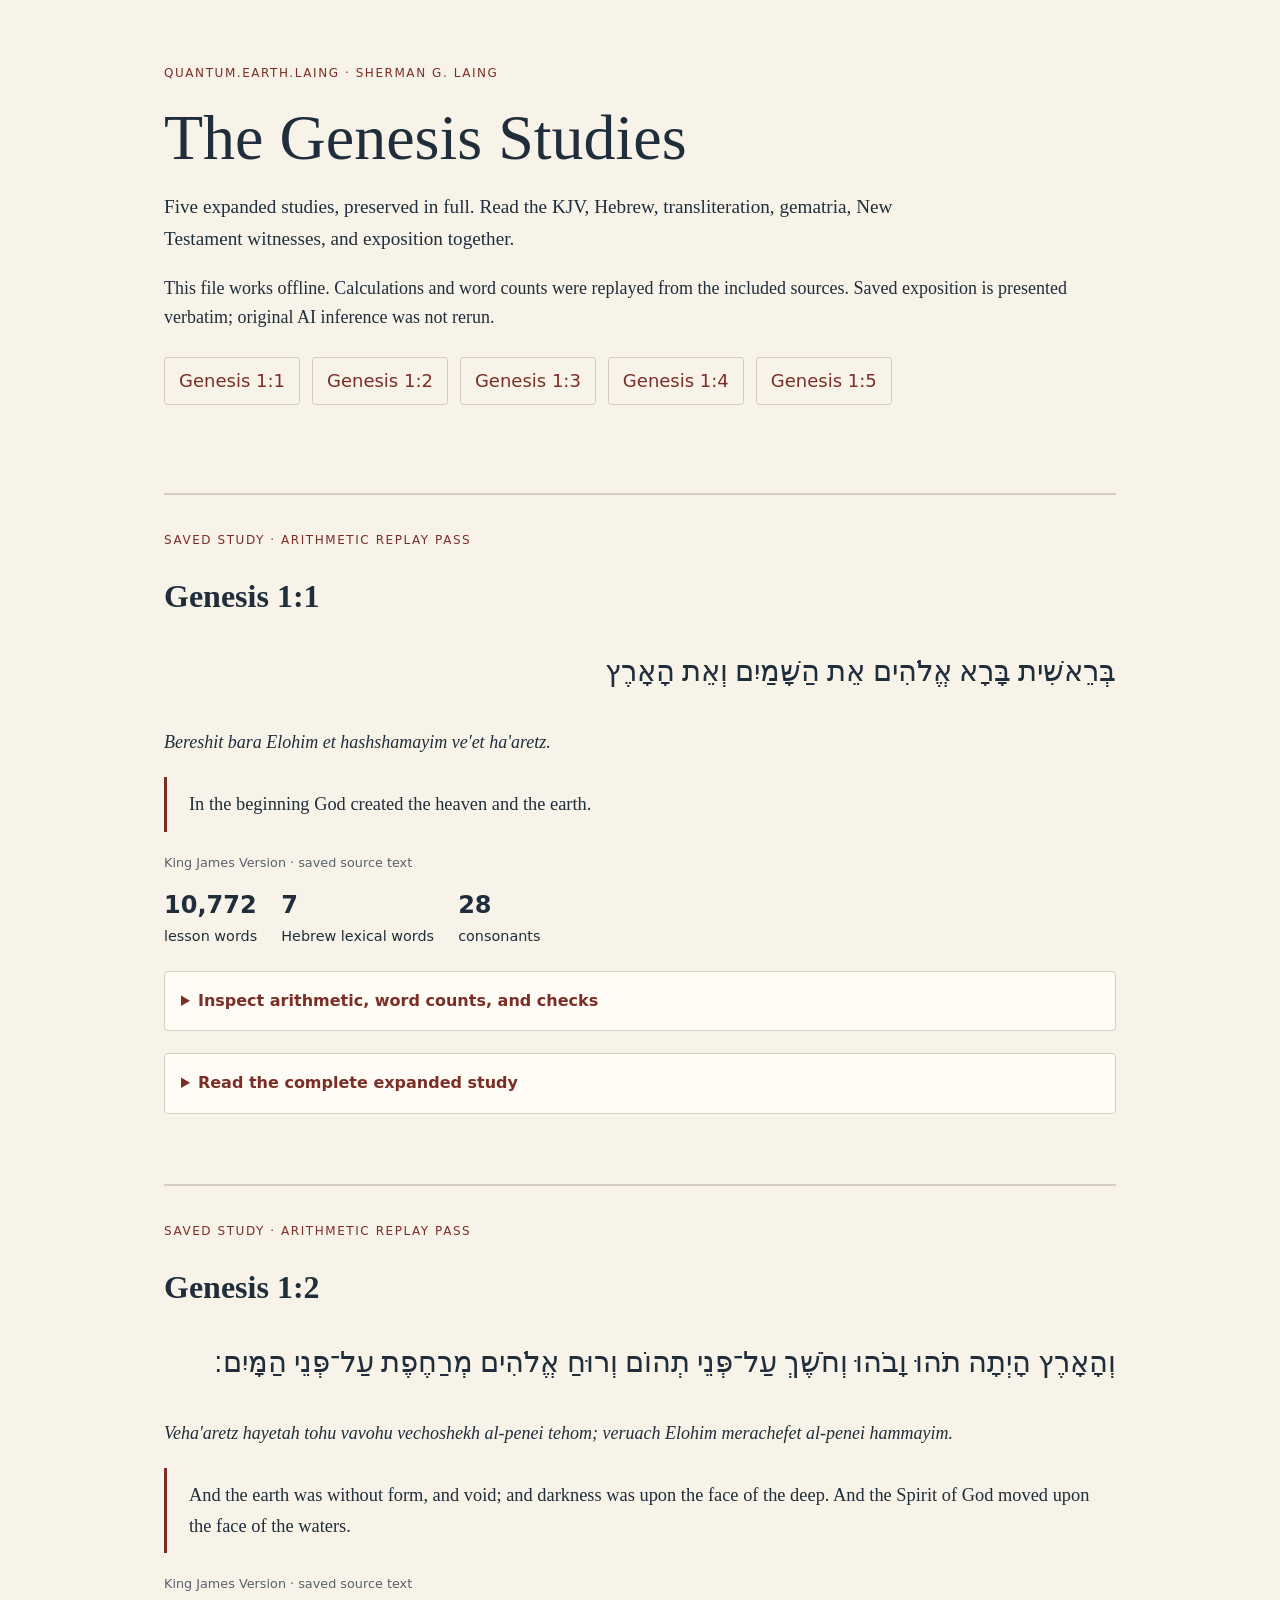
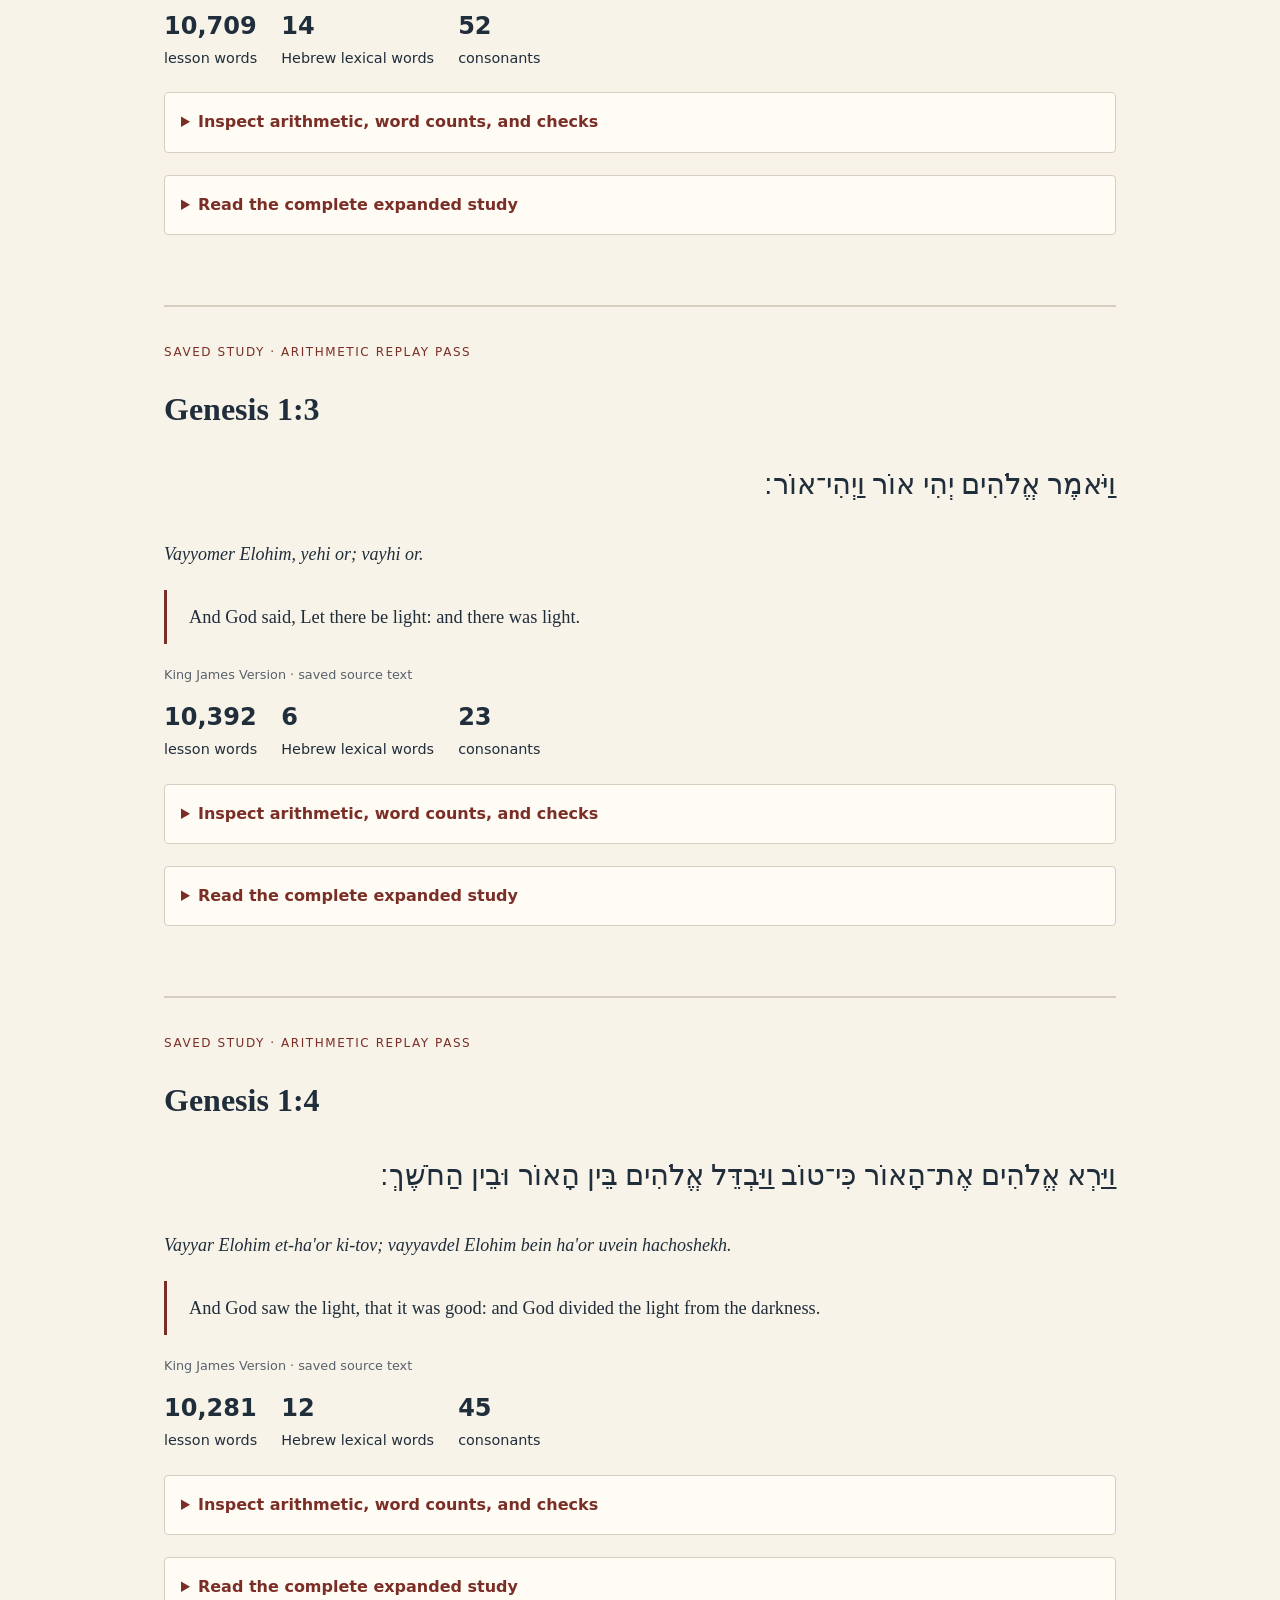
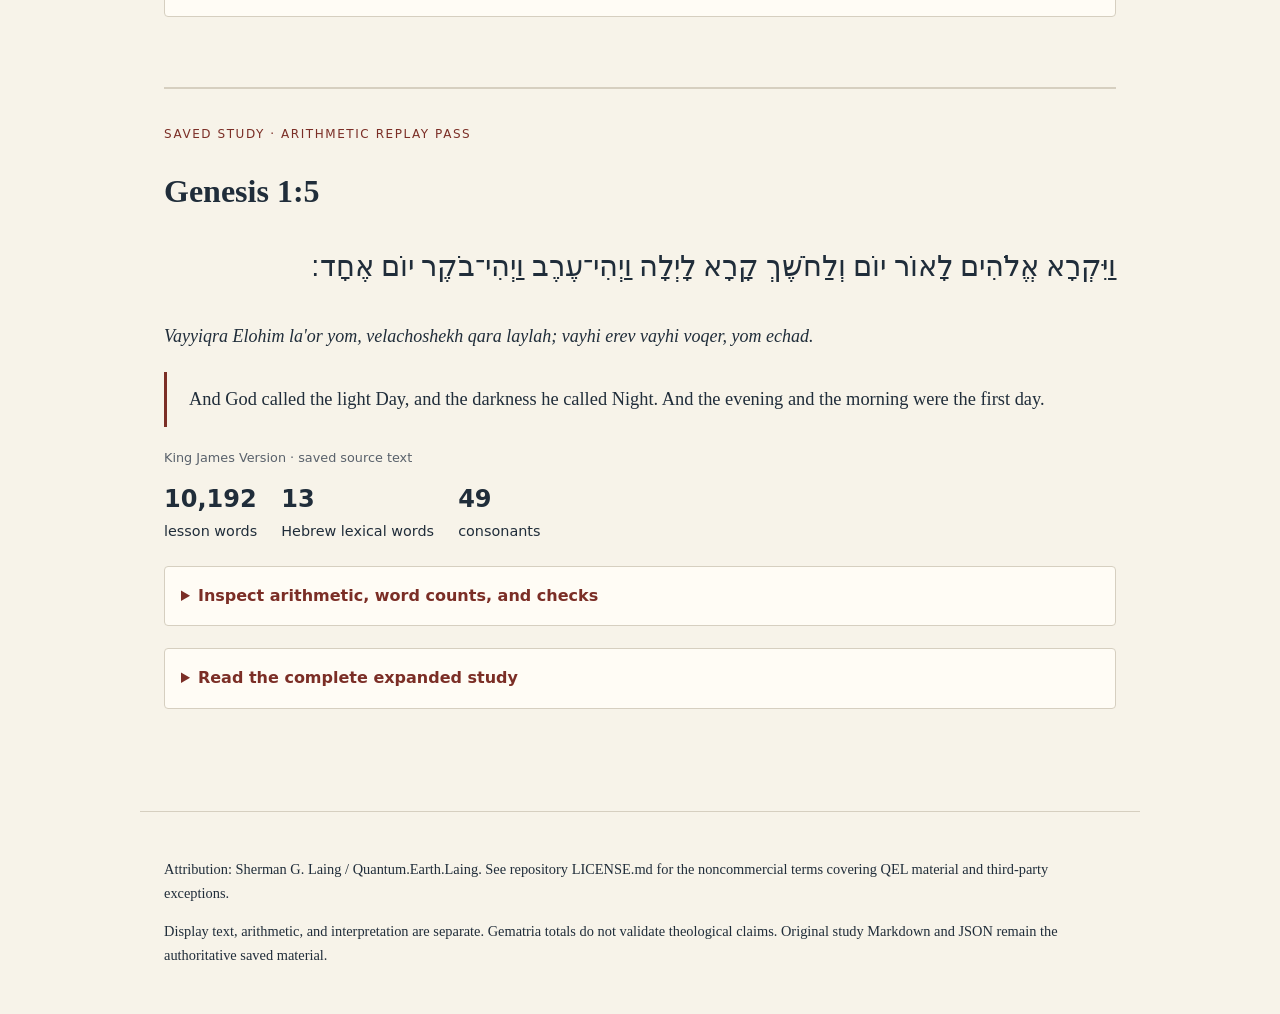
==== replay-output/index.html @ 32003d08 "Publish Sherman Gaucia Laing selected Bible and research materials under included noncommercial term" ====
<!doctype html><html lang="en"><head><meta charset="utf-8"><meta name="viewport" content="width=device-width,initial-scale=1">
<meta http-equiv="Content-Security-Policy" content="default-src 'none'; style-src 'unsafe-inline'; img-src 'none'; connect-src 'none'; form-action 'none'; base-uri 'none'">
<title>QEL · The Genesis Studies</title><style>
:root{color-scheme:light;--ink:#202d3a;--paper:#f7f3e9;--accent:#7b2e26;--line:#d6cfc0}
*{box-sizing:border-box}body{margin:0;background:var(--paper);color:var(--ink);font:18px/1.65 Georgia,serif}header,main,footer{max-width:1000px;margin:auto;padding:32px 24px}header{padding-top:64px}h1{font-size:clamp(2.4rem,6vw,4rem);line-height:1.05;font-weight:normal;margin:20px 0}h2{font-size:2rem;line-height:1.2}h3{font-size:1.45rem}.eyebrow,.caption,summary,nav,.metrics{font-family:system-ui,sans-serif}.eyebrow{text-transform:uppercase;letter-spacing:.13em;font-size:.75rem;color:var(--accent)}.lead{max-width:780px;font-size:1.2rem}nav{display:flex;gap:12px;flex-wrap:wrap;margin:24px 0}a{color:var(--accent)}nav a{padding:8px 14px;border:1px solid var(--line);border-radius:3px;text-decoration:none}section{border-top:2px solid var(--line);padding:36px 0 48px;scroll-margin-top:20px}.hebrew{font-size:1.8rem;line-height:1.9}.transliteration{font-style:italic}blockquote{border-left:3px solid var(--accent);margin:20px 0;padding:12px 22px;font-size:1.15rem}.caption{font-size:.8rem;color:#59616b}.metrics{display:flex;flex-wrap:wrap;gap:24px;font-size:.9rem}.metrics b{display:block;font-size:1.5rem}details{margin:22px 0;padding:16px;background:#fffcf5;border:1px solid var(--line);border-radius:4px}summary{cursor:pointer;font-size:1rem;color:var(--accent);font-weight:600}details[open] summary{margin-bottom:24px}.lesson p{max-width:78ch}.table{overflow:auto}table{border-collapse:collapse;width:100%;font-size:.92rem;margin:20px 0}th,td{text-align:left;padding:9px 10px;border-bottom:1px solid var(--line)}th{font-family:system-ui,sans-serif;font-size:.8rem}strong{color:#9d2922}.item{margin:5px 0}footer{border-top:1px solid var(--line);font-size:.9rem}@media print{details{border:0;padding:0}nav{display:none}body{background:white}}
</style></head><body><header><div class="eyebrow">Quantum.Earth.Laing · Sherman G. Laing</div><h1>The Genesis Studies</h1>
<p class="lead">Five expanded studies, preserved in full. Read the KJV, Hebrew, transliteration, gematria, New Testament witnesses, and exposition together.</p>
<p>This file works offline. Calculations and word counts were replayed from the included sources. Saved exposition is presented verbatim; original AI inference was not rerun.</p>
<nav><a href="#study-1">Genesis 1:1</a><a href="#study-2">Genesis 1:2</a><a href="#study-3">Genesis 1:3</a><a href="#study-4">Genesis 1:4</a><a href="#study-5">Genesis 1:5</a></nav></header><main><section id="study-1"><div class="eyebrow">Saved study · arithmetic replay PASS</div>
<h2>Genesis 1:1</h2><p class="hebrew" lang="he" dir="rtl">בְּרֵאשִׁית בָּרָא אֱלֹהִים אֵת הַשָּׁמַיִם וְאֵת הָאָרֶץ</p>
<p class="transliteration">Bereshit bara Elohim et hashshamayim ve&#x27;et ha&#x27;aretz.</p>
<blockquote>In the beginning God created the heaven and the earth.</blockquote><p class="caption">King James Version · saved source text</p>
<div class="metrics"><span><b>10,772</b> lesson words</span><span><b>7</b> Hebrew lexical words</span><span><b>28</b> consonants</span></div>
<details><summary>Inspect arithmetic, word counts, and checks</summary><table><tr><th>Hebrew convention</th><th>Total</th></tr><tr><td>Standard</td><td>2,701</td></tr><tr><td>Gadol</td><td>4,631</td></tr><tr><td>Ordinal</td><td>298</td></tr><tr><td>Reduced</td><td>82</td></tr></table>
<p>Maqaf split for lexical words; join gives 7 units. All four totals remain unchanged.</p>
<table><tr><th>Word</th><th>Letter values</th><th>Standard total</th></tr><tr><td dir="rtl">בראשית</td><td>2 + 200 + 1 + 300 + 10 + 400</td><td>913</td></tr><tr><td dir="rtl">ברא</td><td>2 + 200 + 1</td><td>203</td></tr><tr><td dir="rtl">אלהים</td><td>1 + 30 + 5 + 10 + 40</td><td>86</td></tr><tr><td dir="rtl">את</td><td>1 + 400</td><td>401</td></tr><tr><td dir="rtl">השמים</td><td>5 + 300 + 40 + 10 + 40</td><td>395</td></tr><tr><td dir="rtl">ואת</td><td>6 + 1 + 400</td><td>407</td></tr><tr><td dir="rtl">הארץ</td><td>5 + 1 + 200 + 90</td><td>296</td></tr></table><p>Selected Greek word: <b>λόγος</b> = 373. Replayed with the new limited reference profile.</p>
<p>Lesson/baseline ratio: 2.0. The available baseline is Genesis 1:1 (5,386 words). Other verses have no separately recovered earlier baseline.</p>
<p>17 source comparison checks; state PASS. Full traces are in results.json.</p></details>
<details class="lesson"><summary>Read the complete expanded study</summary><h2>Genesis 1:1</h2>
<p>Expanded Scripture study</p>
<p>בְּרֵאשִׁית בָּרָא אֱלֹהִים אֵת הַשָּׁמַיִם וְאֵת הָאָרֶץ</p>
<p>Consonantal Hebrew: בראשית ברא אלהים את השמים ואת הארץ</p>
<p>Transliteration: Bereshit bara Elohim et hashshamayim ve&#x27;et ha&#x27;aretz.</p>
<p>Genesis 1:1, KJV:</p>
<blockquote>In the beginning God created the heaven and the earth.</blockquote>
<div class="table"><table><tr><th>Hebrew word</th><th>Transliteration</th><th>Reading aid</th><th>Standard value</th></tr><tr><td>בראשית</td><td>Bereshit</td><td>In the beginning</td><td>913</td></tr><tr><td>ברא</td><td>bara</td><td>created</td><td>203</td></tr><tr><td>אלהים</td><td>Elohim</td><td>God</td><td>86</td></tr><tr><td>את</td><td>et</td><td>Marks the definite direct object</td><td>401</td></tr><tr><td>השמים</td><td>hashshamayim</td><td>the heaven; the heavens</td><td>395</td></tr><tr><td>ואת</td><td>ve&#x27;et</td><td>and + direct-object marker</td><td>407</td></tr><tr><td>הארץ</td><td>ha&#x27;aretz</td><td>the earth</td><td>296</td></tr></table></div>
<p>The displayed consonantal Hebrew has seven words and twenty-eight letters. Standard gematria gives 913 + 203 + 86 + 401 + 395 + 407 + 296 = 2,701. Vowel points, accent marks, punctuation, and spaces do not contribute values. Final letters retain their ordinary values: final mem is forty, and final tsadi is ninety.</p>
<p>The New Testament witness includes John 1:1–3 and 1:14; Colossians 1:16–17; Hebrews 11:3; Acts 17:24–25; and Revelation 4:11. Their KJV wording and relationship to Genesis appear within the preaching below.</p>
<p>The selected Greek word λόγος, logos, translated “Word” in John 1:1, has the standard isopsephy value 373: lambda thirty, omicron seventy, gamma three, omicron seventy, and final sigma two hundred. Accents contribute no value. This records one Greek word, rather than the whole verse.</p>
<p>In the preaching of this verse, let us first pray. Heavenly Father, give understanding to those who study Your Word. Teach reverence, patience, and love of truth. May the reading of Scripture lead to knowledge of Your creative work and to worship that honors You. Let the truth confessed in words bear fruit in faithful conduct. In the Name of Jesus Christ, Amen.</p>
<p>We return to the first sentence of Genesis because a familiar verse can still deserve our fullest attention. We may remember its wording and yet overlook its action. We may recognize the sound of “In the beginning” and move onward before considering the God Who is the subject of the sentence. Repetition becomes fruitful when attention deepens. We listen again, observe the words again, and allow their relationship to become clearer. The verse speaks of God creating the heaven and the earth. This confession gives the study its center and gives our thanksgiving its direction. Every explanation that follows should help us hear that declaration more faithfully.</p>
<p>The brevity of Genesis 1:1 invites careful reading. Seven Hebrew words carry the opening claim of the account. The KJV gives us an English sentence of ten words. The different word counts remind us that languages distribute meaning differently. A Hebrew prefix may perform a function for which English uses a separate word. A Hebrew grammatical marker may need no separate English translation. Attending to these differences helps us read patiently. We can honor the exact KJV wording while studying the Hebrew that stands behind it. Original language study serves understanding when it explains the language clearly and permits the translation and its supporting notes to remain distinct.</p>
<p>Read the sentence once with attention to its subject: God. Read it again with attention to its verb: created. Read it a third time with attention to the scope of the action: the heaven and the earth. Each reading attends to something already present in the verse. Together they establish a firm beginning for interpretation. We have a Creator, an act of creation, and the created order named in its great domains. The verse&#x27;s first concern is larger than any private ambition. We approach it as people who already live within the reality it describes, people whose ability to ask questions also depends upon the life we have received.</p>
<p>This is why thanksgiving belongs here. Before human beings could speak, cultivate, discover, or understand, there was a world in which those activities could take place. Human life enters the account within an order attributed to God&#x27;s creative work. As understanding grows, gratitude can acknowledge that dependence. The biblical response to creation includes praise for life, for the earth that sustains human habitation, and for the goodness manifested in God&#x27;s works. The lesson therefore concerns more than an account of origins. It also concerns the fitting response of creatures to their Creator, a response developed throughout the wider testimony of Scripture.</p>
<p>The opening declaration also establishes a point of reference for later biblical questions. Scripture will speak of goodness and evil, obedience and disobedience, judgment and mercy, human mortality and the hope of redemption. Those themes unfold across many passages. Genesis 1:1 supplies the confession of the Creator at the beginning of that account. It should be received in its own place while the reader remains attentive to what follows. A sound lesson can consider the larger scriptural witness without compressing the entire biblical narrative into the dictionary meaning of a single word. Each passage contributes through what it actually says.</p>
<p>The study also asks something of our speech. We will distinguish the wording of Scripture from a translation note, a calculation, and a pastoral application. These distinctions allow each part to serve the reader clearly. When we quote the KJV, we preserve its wording and capitalization. When we explain a Hebrew word, we identify its function in the sentence. When we calculate a letter value, we state the convention. When we apply a truth to daily life, we acknowledge the movement from reading to application. Such care is an expression of reverence. It helps the person listening to know what the passage says and how the teaching follows from it.</p>
<p>We will also read Genesis alongside New Testament witnesses. John brings the language of beginning into his testimony concerning the Word. Colossians speaks of creation through and for the Son. Hebrews connects the understanding of faith with God&#x27;s creative word. Acts presents the Creator as the Giver of life and breath, and Revelation places creation within the praise offered to God. These passages have their own settings and purposes. Their contribution becomes clearer when we respect those settings. Scripture can bear witness alongside Scripture without requiring us to pretend that every later teaching is a separate dictionary meaning hidden inside the first Hebrew sentence.</p>
<p>As the study unfolds, let its length serve attention. We are giving more time to the words, their relationships, their witnesses, and their implications for worship. The goal is an understanding that can be stated plainly and carried into life. We should be able to return from the longer discussion to the simple confession with which we began: God created the heaven and the earth. We should also be able to explain why the Christian reading brings us to Jesus Christ, the Word made flesh. A useful study helps us receive the verse with greater clarity and speak about it with greater care.</p>
<p>Let us therefore proceed slowly enough to hear. We need not force a discovery into every letter to justify our attention. The declared work of God already deserves wonder. We need not possess an answer to every question before we can give thanks. The life in which we are asking has already been received. We can bring intelligence, patience, and a willing heart to the passage, trusting that careful study and sincere worship can accompany one another. We begin with the text, remain accountable to the text, and ask God to make the fruit of our learning visible in truthfulness, gratitude, patience, and love.</p>
<p>The opening sentence of Genesis presents a declaration of divine action. Its subject is God, its central action is creation, and its stated scope is the heaven and the earth. The sentence introduces the account that follows while establishing a theological foundation for the reading of Scripture. Everything subsequently described within the created realm belongs within the world whose origin this verse attributes to God. The opening therefore deserves attention as an assertion introducing a larger narrative. Its wording carries a fundamental confession: the heaven and the earth exist through the creative action of God, Who stands before the reader as Creator.</p>
<p>Bereshit supplies the opening expression rendered in the KJV as “In the beginning.” It directs attention toward the beginning of the creation account rather than narrating an origin for God. The sentence presents God as already acting when the heaven and the earth are brought into view. This distinction belongs to the verse&#x27;s basic meaning. The Creator is the One Who creates; the heaven and the earth are what He creates. The temporal expression gives the declaration its setting, while the remaining words identify the agent, action, and created objects. In this reading, the beginning provides the entrance into the scriptural account of the world&#x27;s existence.</p>
<p>The significance of this beginning extends throughout the narrative that follows. Genesis will describe successive events, generations, relationships, and developments within the created world. Its opening places that history under the confession of God as Creator before introducing the human figures through whom much of the later narrative unfolds. The order is consequential: the account begins with God and His work. Human history is situated within creation rather than supplying creation with its ultimate explanation. This observation establishes a foundation for biblical interpretation without requiring the opening verse to state every doctrine developed elsewhere. The remainder of Scripture gives further testimony concerning the Creator and His purposes.</p>
<p>The everlasting being of God receives explicit expression in Psalm 90:2: “Before the mountains were brought forth, or ever thou hadst formed the earth and the world, even from everlasting to everlasting, thou art God.” The psalm distinguishes the formation of the world from God&#x27;s everlasting being. Mountains, earth, and world belong to what has been brought forth or formed. God is addressed as God from everlasting to everlasting. Read alongside Genesis 1:1, this witness deepens the confession already introduced by the creation sentence. The beginning of the created realm is confessed together with the enduring reality of the One Who creates it.</p>
<p>The mountains provide a significant image within the psalm&#x27;s testimony. They appear as enduring features of the world, yet the verse describes them as brought forth. Their prominence within creation does not place them beyond creation. The same distinction applies to the earth and the world named in the verse. Created duration remains different from the everlasting being confessed of God. This relationship is expressed through worship. The psalm does not ask the reader to assign a numerical duration to God&#x27;s existence. It calls the worshipping community to acknowledge Him beyond the formation and duration of the world He has made.</p>
<p>Christian exposition can therefore speak of divine eternity through the joined witness of these passages while preserving their distinct contributions. Genesis 1:1 declares God&#x27;s creative action at the beginning; Psalm 90:2 explicitly declares His everlasting being. Their agreement gives substance to worship without requiring every element of the doctrine to be derived from the word Bereshit alone. The reading proceeds through Scripture&#x27;s own testimony: one passage introduces the Creator, another addresses Him as everlasting. Such comparison keeps the interpretation grounded in the words of the passages themselves. The result is a fuller confession of the God Whose work establishes the created realm and Whose being is everlasting.</p>
<p>Bara is the verb rendered “created.” In Genesis 1:1 it announces the action performed by God. The Hebrew sentence employs a singular verbal form with Elohim as its subject. The verb establishes the essential relationship between the Creator and the heaven and the earth: they are the objects of His creative action. Its place in the sentence is direct and forceful. The opening does not first describe an independent account of the world&#x27;s origin and subsequently attach a religious interpretation to it. Its declaration is theological from the outset, identifying God as the Creator in the statement introducing the heaven and the earth.</p>
<p>The lexical meaning of bara should be distinguished from the complete doctrine of creation. The English rendering “created” expresses the action stated here; the verb by itself does not specify “out of nothing” as a detailed description of material conditions. The doctrine of creation&#x27;s ultimate dependence upon God is considered through the wider scriptural witness. This distinction allows the opening sentence to retain its clarity. God created the heaven and the earth. The sentence need not contain every later explanation in order to make that assertion fully. Its theological importance rests upon what it declares, while related passages provide further testimony about the origin and dependence of created things.</p>
<p>The form of the account also deserves attention. Genesis 1:1 is a declarative sentence placed at the opening of a narrative. It supplies a comprehensive statement whose relationship to the succeeding verses must be considered through the passage as a whole. The following account describes God&#x27;s creative activity further. Reading the first verse in that setting allows its concise declaration and the unfolding narrative to illuminate one another. The introduction identifies the Creator and the created realm; the continuing passage develops the account. This literary relationship encourages sustained reading beyond the opening sentence while preserving the sentence&#x27;s own distinct and memorable assertion.</p>
<p>Within Christian theology, the confession of creation establishes the dependence of all creaturely activity upon God. Human action occurs within an existing world and employs capacities and conditions belonging to creation. This relationship gives human activity a derived place within the created order. It can have genuine significance while remaining creaturely. The opening verse itself does not describe the particular forms of human activity, which appear later in Scripture. Its contribution is foundational: the heaven and the earth belong to God&#x27;s creative work. Subsequent teachings about human responsibility are received within that setting. The distinction between divine creation and creaturely action therefore supports an ordered account of human existence.</p>
<p>Elohim identifies God as the subject of the sentence. The noun has a plural form, while the associated verb in this verse is singular. Together they present God as the Creator acting. The grammatical observation is relevant to understanding the Hebrew, but Christian teaching concerning the Father, the Son, and the Holy Spirit rests upon the wider witness of Scripture. The plural form alone does not establish that doctrine. In this sentence, the principal assertion remains direct: God created. The reader can acknowledge the noun&#x27;s form and its relation to the verb while allowing the actual syntax to govern the explanation of the passage.</p>
<p>The designation of God also directs attention toward the theological character of the chapter. The ensuing creative acts are attributed to God, and the narrative repeatedly identifies His action and speech. The opening verse establishes this emphasis before the successive descriptions unfold. God is the acting subject through Whose work the created realm is introduced and ordered within the account. This literary prominence serves the confession of His authority as Creator. The chapter&#x27;s religious significance does not depend upon treating the Hebrew designation as a numerical formula or an exhaustive definition of divine being. It arises from the narrative&#x27;s sustained testimony concerning God and His creative work.</p>
<p>The sentence&#x27;s structure gathers these observations into a coherent whole. The opening expression introduces the beginning, the verb names the creative action, and Elohim identifies the One Who acts. What follows identifies the objects of that action. The relationship is intelligible across the difference between Hebrew and English word order. The KJV renders it, “In the beginning God created the heaven and the earth.” In either language, the statement distinguishes the Creator from the created realm while joining them through the act of creation. Attending to that structure gives the exposition a firm center. Every further observation about an individual word should contribute to understanding the complete sentence.</p>
<p>Et follows Elohim and marks the definite direct object that comes next. In this construction it serves a grammatical function, helping identify what God created. English usually expresses this relationship without translating the marker independently. Its absence as a separate word in the KJV therefore does not indicate that a theological statement has been omitted. The two languages express the sentence&#x27;s relationships through their respective grammatical resources. Studying et gives access to the Hebrew construction and clarifies how its parts fit together. The word&#x27;s importance here lies in the grammatical work it performs within the declaration of God creating the heaven and the earth.</p>
<p>The letters of et are aleph and tav, the first and last letters of the Hebrew alphabet. This observation can be recorded as a feature of the word&#x27;s spelling. Its grammatical function in Genesis 1:1 remains the marking of a definite direct object. Christian teaching about Jesus Christ as the beginning and the end receives its explicit basis from passages that speak concerning Him. Those passages can be studied alongside Genesis without assigning their entire theological content to this Hebrew marker. The distinction preserves both forms of testimony: the grammar of Genesis is read according to its construction, and the New Testament is heard in its explicit declarations concerning Christ.</p>
<p>Hashshamayim identifies the heaven as an object of God&#x27;s creative action. The Hebrew form is commonly rendered “heavens,” while the KJV wording in Genesis 1:1 is “the heaven.” Quotation of that translation should retain its wording, and explanation can then address the Hebrew form. The word introduces the first member of the pair completed by the earth. Together they describe the scope of the opening declaration. The heaven belongs within creation and is attributed to God&#x27;s work. Its place in the sentence therefore carries theological significance before any further discussion of particular features of the created realm. The account begins by placing it under the confession of divine creation.</p>
<p>Psalm 19:1 testifies to the relation between the heavens and the glory of God: “The heavens declare the glory of God; and the firmament sheweth his handywork.” The psalm describes the heavens as bearing witness to divine glory. Genesis declares their creation, while the psalm speaks of their testimony. Read together, the passages support an understanding of creation as an occasion for worship of its Creator. The glory declared belongs to God, and the handiwork displayed directs attention toward Him. The created realm thus receives a place within biblical praise while remaining distinguished from the One Whose glory it declares.</p>
<p>The pairing of heaven and earth is central to the scope of Genesis 1:1. Read together, the terms present the created realm comprehensively rather than identifying two unrelated objects. The opening declaration embraces what is subsequently described within the account. Its breadth is achieved through a concise verbal pairing, a feature readily preserved in the English translation. The reader&#x27;s attention moves from the Creator&#x27;s action to the extent of what He creates. This comprehensive statement is one reason the verse supplies such a foundational confession. The subsequent narrative unfolds within the realm already named as the work of God at the beginning of the chapter.</p>
<p>Ve&#x27;et joins the earth to the heaven within that declaration. The prefixed conjunction supplies “and,” while et again marks the definite direct object. The repeated marker gives the two named objects a parallel grammatical relationship to the creative verb. Both are attributed to the same divine action. This small construction contributes to the sentence&#x27;s unity: the heaven and the earth stand together as what God created. The explanation remains grammatical, yet the grammar supports the theological confession. Neither member of the pair is left outside the stated scope of God&#x27;s work. The conjunction connects them within one declaration concerning the origin of the created realm.</p>
<p>Ha&#x27;aretz completes the pair and the sentence. The Hebrew word can refer to earth or land according to context; its meaning here depends upon the heaven and the opening creation account. The KJV renders it “the earth.” Its inclusion establishes that the terrestrial realm belongs fully within God&#x27;s creative work. The earth is not introduced as independent of the Creator or as an exception to the opening assertion. It is named directly as an object of His action. The sentence thus closes by completing its comprehensive declaration, gathering heaven and earth together under the testimony that God created them in the beginning.</p>
<p>The movement into Genesis 1:2 continues the account by directing attention toward the earth and its condition. This narrative transition gives the opening verse a close relationship to the material that follows. The earth named in the comprehensive declaration becomes a particular focus of the next description. Subsequent verses will develop the ordered progression of the creation account. A full exposition therefore attends to the connection between the first sentence and the continuing narrative. The opening identifies God&#x27;s creative work broadly; the following verses carry the reader into the account&#x27;s further descriptions. Their sequence belongs to the literary presentation through which the chapter teaches concerning creation.</p>
<p>Stewardship is an appropriate theme within the wider scriptural theology of creation. Its foundation in Genesis 1:1 is the confession that the earth belongs to God&#x27;s creative work. The specific responsibilities of human beings receive further expression later in the creation narrative and elsewhere in Scripture. The distinction between foundation and developed instruction is useful: the first verse identifies the Creator, while later passages describe obligations within the created order. Together they support a teaching of responsible creaturely life before God. Universal Christian application can therefore affirm care, restraint, and faithful use of creation while acknowledging where the explicit commands and explanations occur.</p>
<p>Psalm 24:1 states the claim of divine ownership directly: “The earth is the LORD&#x27;S, and the fulness thereof; the world, and they that dwell therein.” This passage extends the confession of creation into the language of belonging. The earth, its fullness, the world, and its inhabitants are declared to belong to the LORD. Read alongside Genesis 1:1, the psalm gives scriptural expression to the Creator&#x27;s claim upon the created realm. The relationship supplies a theological basis for stewardship and accountability. Human beings are included within the world named by the psalm, and their conduct is considered under the authority of the LORD to Whom it belongs.</p>
<p>The distinction between Creator and creation remains central to this teaching. Genesis presents God as the One Who creates and the heaven and the earth as the objects of His creative action. The sentence does not identify God with those objects. In Christian worship, creation&#x27;s significance therefore includes its capacity to direct attention toward the Creator. The heavens declare His glory, and the earth belongs to Him. These affirmations give creation dignity without transferring worship away from God. The created realm is received as His work, while praise acknowledges the One Who made it. This relationship remains fundamental to the scriptural understanding of creation and its religious significance.</p>
<p>Creaturely responsibility follows within that distinction. Created beings act within a world whose existence is attributed to God. Their agency can be meaningful without placing them in the Creator&#x27;s position. Christian teaching therefore joins the recognition of dependence with the recognition of accountability. Genesis 1:1 provides the broad setting for this relationship, while subsequent passages develop the place and obligations of humanity. The exposition remains grounded when these contributions are read together. Divine creation establishes the world in which creaturely action occurs; further scriptural instruction directs that action toward faithful conduct. Dependence upon the Creator and responsibility within creation belong together in the theological account of human existence.</p>
<p>The account of humanity appears later in the chapter, where creation in God&#x27;s image supplies an explicit basis for understanding human dignity. Genesis 1:1 prepares the setting for that teaching by identifying the created world and its Creator. The opening declaration and the later account have distinct, related roles. One establishes the comprehensive confession of creation; the other develops the particular place of human beings within it. Christian teaching about human dignity should therefore remain attentive to the passage that expressly addresses it. The shared foundation is God&#x27;s creative work, through which the narrative presents both the created realm as a whole and humanity&#x27;s particular place within it.</p>
<p>The completed Hebrew sentence contains seven words and twenty-eight consonantal letters under the stated counting convention. These observations concern the written form of the text. The individual words contribute grammatical and lexical functions, while their combination expresses the declaration as a whole. Counting the words and letters can accompany close study, provided that the calculation is kept distinct from interpretation. The sentence&#x27;s confession is communicated through its language: God created the heaven and the earth. Its literary economy is evident in the breadth of meaning carried by so few words. The numerical record documents that economy without replacing the explanation of the sentence&#x27;s actual grammatical and theological content.</p>
<p>Under standard Hebrew gematria, the values of the seven words sum to 2,701. The calculation uses the consonantal letters, excludes the vowel marks, and gives final letters their ordinary values. Its result is a reproducible feature of the stated method and spelling. The numerical total does not itself establish the theological meaning of the verse; that meaning is interpreted through the words, grammar, and scriptural context. Gematria can therefore be included as a clearly identified observation within the study. Its proper contribution is the transparent recording of letter values, alongside the translation and exposition through which the creation declaration is understood in its literary and biblical setting.</p>
<p>Close reading proceeds by considering the sentence at several related levels. Individual words identify actions, participants, and grammatical relationships. The complete sentence gathers those elements into a declaration. The surrounding narrative places that declaration within the development of the creation account. Comparison with related scriptural passages then brings further theological testimony into view. These levels of reading belong together without becoming interchangeable. A grammatical marker performs its syntactic function; a psalm adds its explicit witness; the narrative develops its account. Such attention permits the lesson to remain substantial while preserving the particular contribution of each passage. The opening verse remains the center around which its exposition is arranged.</p>
<p>The confession of creation also provides a setting for consideration of the created world&#x27;s intelligibility. Human knowledge of creation concerns the properties and relationships of a world whose existence the verse attributes to God. Genesis 1:1 identifies the Creator without supplying every description of the processes within creation. Theological confession and particular descriptions of created processes therefore have distinguishable tasks within an ordered inquiry. The lesson&#x27;s immediate concern remains the scriptural declaration and its meaning. Its theological significance includes the recognition that the subject of human inquiry belongs to creation, while the Creator is confessed as the One through Whose action the heaven and the earth exist.</p>
<p>Christian worship responds to this declaration through reverence and thanksgiving. The heaven and the earth are received as God&#x27;s creative work, and the Creator is acknowledged as worthy of praise. Related scriptural passages develop the ethical dimensions of that response through teachings concerning obedience, justice, mercy, and responsible conduct. These applications belong to the wider biblical witness and should be identified accordingly. Genesis 1:1 supplies their broad creation setting rather than presenting each as a separate command. The lesson thus holds together the confession of divine action and the fitting response of worship, while allowing the fuller scriptural account to explain the conduct appropriate to life before God.</p>
<p>The seven words now stand together in their full declaration. Bereshit introduces the beginning; bara states the creative action; Elohim names God as the acting subject; et and ve&#x27;et mark and join the objects; hashshamayim and ha&#x27;aretz identify the heaven and the earth. The sentence provides a clear foundation for the passages considered next. The New Testament witnesses will speak explicitly concerning the Word, Jesus Christ, and creation. Their testimony can be heard alongside Genesis while each passage retains its own wording and contribution. The study therefore proceeds from the Creator&#x27;s action confessed in the opening verse toward the further scriptural witness concerning that same creation.</p>
<p>The New Testament opens a further field of witness around the confession of Genesis 1:1. We have read that God created the heaven and the earth. We now listen to passages that speak about creation in relation to the Word, the Son, human dependence, faith, and worship. Each passage deserves attention within its own setting. Their agreement enriches our understanding without requiring us to claim that every later statement is already expressed by the grammar of the first verse of Genesis. Scripture teaches us to listen carefully as well as gratefully.</p>
<p>“In the beginning was the Word, and the Word was with God, and the Word was God. The same was in the beginning with God. All things were made by him; and without him was not any thing made that was made.” These are the words of John 1:1–3, KJV. The opening phrase brings the beginning into view again, while John&#x27;s immediate subject is the Word. Before he describes the Word dwelling among us, John declares the Word&#x27;s relation to God and to everything that was made.</p>
<p>Consider the care of that testimony. The Word was with God, and the Word was God. John gives us both statements. We should receive both rather than quietly setting one aside because the other seems easier to explain. The passage invites reverent thought, yet our explanation should remain accountable to what it says. Christian confession concerning the Father and the Son grows through the wider witness of Scripture. Here we can begin with John&#x27;s clear affirmations, allowing them to govern the direction of our worship.</p>
<p>John also marks a distinction between the Word and the things that were made. He does not present the Word as one more item among those things. All things were made by Him. Everything belonging to the category of what was made depends upon Him for its existence. That is a far greater claim than saying that the Word offered useful advice about creation. The passage speaks of the making of all things, and its second clause reinforces the completeness of the first.</p>
<p>This gives our reading of Genesis a distinctly Christian center. We confess the God Who created the heaven and the earth, and we hear John testify that all things were made by the Word. Our confidence in Jesus Christ does not begin only with His usefulness to our present circumstances. It rests upon Who He is. His mercy addresses our needs, but His identity reaches beyond the needs we currently recognize. The One to Whom we turn in prayer is not confined to the scale of our understanding.</p>
<p>John then writes, “And the Word was made flesh, and dwelt among us, (and we beheld his glory, the glory as of the only begotten of the Father,) full of grace and truth.” This is John 1:14, KJV. We confess that Jesus Christ came in the flesh. The same chapter that speaks of all things being made by the Word also bears witness to the Word dwelling among us. Creation and incarnation belong within this testimony, while remaining distinct acts that must each receive their proper attention.</p>
<p>The incarnation tells us that the Christian message takes embodied human life seriously. Hunger, weariness, tears, friendship, suffering, and death are not beneath the concern of God. In Jesus Christ, the Word entered human life. We should therefore resist any kind of spirituality that makes us careless toward people because their needs appear ordinary. A meal offered, a wound tended, a patient conversation, and a burden shared can become expressions of love grounded in the faith we confess. Reverence should deepen our attention to our neighbors.</p>
<p>John says that the Word is full of grace and truth. The testimony that follows speaks of receiving from His fullness and associates grace and truth with Jesus Christ. These statements prepare the reader for the Gospel&#x27;s presentation of His words and works. John bears witness to a glory disclosed in the incarnate Word. The opening verses therefore lead toward the Gospel&#x27;s whole account. Creation establishes the breadth of the Word&#x27;s relation to all things; incarnation brings His presence among human beings into view.</p>
<p>John&#x27;s testimony also invites attention to the words “dwelt among us.” The incarnation is presented through presence and relationship. The Word comes among those who can hear, see, and bear witness to His glory. John&#x27;s account will unfold that witness through the life and works of Jesus Christ. The opening declaration prepares the reader to attend to Him with faith. As Christians read Genesis alongside John, they confess the Creator&#x27;s work and receive the testimony concerning the Word Who became flesh and lived among His people.</p>
<p>The witness of Colossians brings another dimension into view. Colossians 1:16–17, KJV, reads, “For by him were all things created, that are in heaven, and that are in earth, visible and invisible, whether they be thrones, or dominions, or principalities, or powers: all things were created by him, and for him: And he is before all things, and by him all things consist.” In its surrounding passage, this testimony concerns the Son. The scope embraces heaven and earth and extends beyond what human eyes can see.</p>
<p>The phrase “for him” deserves a slow hearing. We often approach creation by asking what we can obtain from it. Food, shelter, beauty, knowledge, and useful materials are real gifts. But Colossians places the purpose of creation in relation to the Son. The world has a meaning greater than our immediate consumption of it. Our desires do not become the measure of every creature&#x27;s worth. We receive creation as people who are called to live before Christ, learning to use gifts in ways that honor Him.</p>
<p>The surrounding passage connects this testimony about creation with redemption and reconciliation. Colossians speaks of the Son&#x27;s place in relation to all things and then identifies Him as the head of the body, the church. His preeminence spans the passage. Creation belongs within this larger testimony concerning His person and work. The reader is invited to consider the breadth of the Son&#x27;s relation to both the created order and the people redeemed through Him. Genesis declares creation; Colossians places that creation within its witness concerning Christ.</p>
<p>The mention of thrones, dominions, principalities, and powers also keeps created authority in perspective. However impressive a power may appear, the passage places it within the comprehensive scope of the Son&#x27;s creative relation to all things. We should avoid building an elaborate unseen hierarchy from these words alone. The immediate force of the passage is the greatness of Christ. Human fear often enlarges whatever presently confronts us. Worship directs our attention to the One before all things, so that fear does not become our final teacher.</p>
<p>“by him all things consist” speaks of a continuing dependence. Creation is not described as having outgrown its relation to the Son. This confession can steady us, although it does not furnish a detailed explanation of every event. We still experience grief, uncertainty, and circumstances that require practical action. Faithful dependence makes room for all of that. We can seek help, examine causes, and make responsible decisions while confessing that our existence rests upon a gift we did not originate and cannot independently sustain.</p>
<p>The statement concerning Christ&#x27;s sustaining relation to all things stands beside the declaration that He is before all things. Together these clauses express His priority and creation&#x27;s dependence. The passage then turns toward the church and resurrection, continuing its testimony to His preeminence. The movement gives this teaching a place within the letter&#x27;s larger proclamation. Christians worship the Son through Whom all things were created and through Whom reconciliation is proclaimed. Creation and redemption receive their distinct places within the same sustained testimony concerning Him.</p>
<p>John and Colossians provide complementary testimony concerning creation and the Son. John begins with the Word&#x27;s relation to God and the making of all things, then speaks of the Word becoming flesh among us. Colossians proclaims creation through and for the Son within a passage that also concerns redemption, resurrection, and reconciliation. Each passage has its own movement. Together they give Christian readers of Genesis a substantial witness concerning Christ&#x27;s place in creation. The confession of God as Creator is joined to the testimony that all things were made through the Son.</p>
<p>Hebrews 11:3, KJV, gives another witness: “Through faith we understand that the worlds were framed by the word of God, so that things which are seen were not made of things which do appear.” The chapter presents faith through a sequence of lives and responses to God. Its opening witness concerning creation belongs to that larger movement. We read it as a confession of creation&#x27;s dependence upon God&#x27;s word, attentive to the language of faith through which the writer introduces this understanding.</p>
<p>The phrase concerning the things which are seen directs attention to the visible creation. Hebrews confesses that its framing depends upon God&#x27;s word. Genesis likewise presents God&#x27;s speech throughout the creation account, beginning with the command concerning light. The two passages therefore share a concern with creation as God&#x27;s work. Hebrews gives this confession a particular place within its teaching about faith. Before recounting the lives of earlier witnesses, it directs the reader toward the origin of the worlds in the word of God.</p>
<p>Faith is the chapter&#x27;s organizing theme. Its testimony ranges across the scriptural history of people who responded to God and looked toward His promises. The statement concerning creation establishes a horizon larger than any one person&#x27;s experience. All the lives that follow unfold within the creation whose framing depends upon God&#x27;s word. The chapter joins this confession to accounts of worship, obedience, endurance, and expectation. Its presentation of faith therefore includes both understanding concerning creation and the varied responses of those who trusted God. The confession concerning creation establishes dependence upon God before these examples unfold.</p>
<p>The chapter&#x27;s unfolding examples also place faith within action. People respond, obey, endure, and look toward what God has promised. In our reading of Genesis 1:1, the corresponding question becomes how this confession shapes our conduct. If life is received from God, thanksgiving is fitting. If our neighbors share a created life we did not give them, humility is fitting. If our resources are entrusted gifts, care is fitting. The movement from confession to obedience gives the study a place in the actual hours of our day.</p>
<p>The chapter of Hebrews proceeds from its creation statement to several named witnesses. Abel, Enoch, Noah, Abraham, and Sarah belong to its unfolding account. Their circumstances differ, and the chapter describes varied expressions of faith. Sacrifice, obedience, journeying, and expectation appear within that history. The final portions also recount endurance amid suffering. This range gives the chapter depth: faith belongs within the course of lives lived before God. The testimony concerning the framing of the worlds stands at the beginning of this larger remembrance of those who responded to Him.</p>
<p>The relation between creation and faith also connects the beginning with the unfolding biblical history. The God confessed as Creator is the God addressed by the witnesses whose lives Hebrews recounts. Their acts of worship and obedience take place within a world received from Him. The opening verse of Genesis supplies the broad declaration of that world’s creation. Hebrews draws the confession into its account of faithful response, encouraging readers to consider both God&#x27;s action and the lives shaped by trust in His promises.</p>
<p>The testimony in Acts brings these truths into a public encounter. Paul speaks in Athens, addressing hearers within their own religious setting. Acts 17:24–25, KJV, says, “God that made the world and all things therein, seeing that he is Lord of heaven and earth, dwelleth not in temples made with hands; Neither is worshipped with men&#x27;s hands, as though he needed any thing, seeing he giveth to all life, and breath, and all things;” The Creator&#x27;s greatness and generosity stand together in this declaration.</p>
<p>Paul&#x27;s statement corrects the idea that God depends upon human provision. God gives life and breath; He does not receive His existence from our service. We can build places for gathering, give generously, and undertake works of mercy, but none of these activities supplies a deficiency in God&#x27;s being. This can free our worship from a fearful bargain. We do not keep God alive by performing well enough. We respond to the One Who already gives us the life through which any response becomes possible.</p>
<p>Think of the breath with which we pray. Before that breath carries a word of thanks, it is already received. The same is true of the strength used to work and the time within which a kindness is offered. Our gifts to God arise within His prior generosity. This does not make our response meaningless. It makes gratitude appropriate. A child who receives everything needed for a loving response can still respond truly. We are invited to sincerity without the illusion that we have become God&#x27;s benefactors.</p>
<p>The phrase “to all” should widen our attention. The breath of a stranger is also a gift. So is the life of someone with whom we disagree. We may need boundaries, judgment, or correction in our dealings with others, but contempt for their creaturely existence has no place in this confession. Creation gives us a reason to approach people with seriousness. Their lives cannot be reduced to their usefulness to us, their agreement with us, or the ease with which they fit into our plans.</p>
<p>Paul&#x27;s words also help us hold worship and service together properly. If God does not need to be sustained by our hands, our hands can become instruments of gratitude in the service of those who do have needs. A hungry neighbor needs food. A tired caregiver needs help. Someone who has been wronged may need truthful testimony and patient support. The Creator&#x27;s sufficiency does not make those needs small. It frees us to meet them as an expression of love rather than a transaction meant to secure divine approval.</p>
<p>This reading of Acts must remain connected to its own setting. Paul is speaking about the living God to people whose assumptions about deity require challenge. We should not flatten his words into a claim that any building used for prayer is therefore forbidden. The statement concerns God&#x27;s freedom from containment and dependence. Buildings can serve human gatherings; they cannot contain God&#x27;s being. Ritual can order an act of devotion; it cannot make God indebted to the worshipper. Those distinctions preserve the force of Paul&#x27;s testimony.</p>
<p>Revelation 4:11, KJV, brings creation directly into praise: “Thou art worthy, O Lord, to receive glory and honour and power: for thou hast created all things, and for thy pleasure they are and were created.” Within the throne room vision, worship acknowledges God&#x27;s worthiness. Creation becomes a reason for praise. We have moved from Genesis&#x27;s declaration of God&#x27;s act to a heavenly scene in which that act is confessed in adoration. The proper response to the Creator includes the glad acknowledgment that glory belongs to Him.</p>
<p>The worshippers do not manufacture God&#x27;s worthiness by recognizing it. They respond to a worthiness already His. Our thanksgiving can follow that order. We praise because God is worthy, and our praise can remain sincere while our circumstances are unfinished. This does not require us to call suffering pleasant or to conceal grief. The heart can lament and worship within the same faithful life. Scripture gives us room to bring what hurts before God without surrendering the confession that He deserves glory and honour.</p>
<p>The setting of Revelation&#x27;s praise deepens its force. The chapter presents a throne, living creatures, and elders engaged in worship. The confession of creation belongs to this heavenly scene. The elders acknowledge the One seated upon the throne, and their praise declares His worthiness. Genesis begins with God&#x27;s creative act; Revelation depicts creation acknowledged in worship before Him. Reading these passages together allows the beginning of Scripture to resonate with its concluding book. The act declared in Genesis becomes an explicit reason for glory and honour in Revelation.</p>
<p>The words concerning God&#x27;s pleasure direct attention toward His will and purpose. Within this act of praise, the existence of all things is confessed in relation to Him. The worshippers attribute creation to God and acknowledge His worthiness to receive glory, honour, and power. The verse therefore gives a distinctly doxological expression to creation&#x27;s dependence. Its language belongs to worship, and its setting makes that purpose clear. The confession of Genesis is heard again through the praise offered before the throne in Revelation.</p>
<p>Another connection appears in 2 Corinthians 4:6, KJV: “For God, who commanded the light to shine out of darkness, hath shined in our hearts, to give the light of the knowledge of the glory of God in the face of Jesus Christ.” This verse evokes the creation of light, bringing Genesis 1:3 into particular view. Its connection to Genesis 1:1 is thematic, through the same Creator and the larger creation account. Paul uses that creative act to speak about illumination in relation to Jesus Christ.</p>
<p>This is a beautiful connection precisely because we can name it carefully. Paul is not merely repeating the opening sentence of Genesis. He draws upon the creation account to describe God&#x27;s work in hearts. The knowledge of God&#x27;s glory in the face of Jesus Christ is presented as illumination. The One Who brings light into creation also makes Himself known through Christ. This gives our study a prayerful purpose: we seek understanding that leads toward the knowledge of Him, with the humility of those who need to receive light.</p>
<p>Ephesians 2:10, KJV, adds, “For we are his workmanship, created in Christ Jesus unto good works, which God hath before ordained that we should walk in them.” Here the surrounding passage concerns salvation by grace through faith. The language of being created in Christ speaks within that saving context. We should distinguish it from the original creation of heaven and earth while hearing the resonance of God&#x27;s creative work. The confession of dependence becomes a call to walk in the good works for which believers are prepared.</p>
<p>Notice that the verse gives conduct a direction. Grace bears fruit in a life that can be walked. It reaches beyond the moment when a person feels inspired during study. Truthful speech, the practice of mercy, the treatment of another person, and the keeping of a promise all become places for faithfulness. We do not create our own salvation through these actions. We respond as God&#x27;s workmanship, seeking to live consistently with the mercy we have received in Christ Jesus.</p>
<p>This can make the end of a study the beginning of a concrete response. We might reconcile where reconciliation is possible, offer needed help, listen more patiently, or finish a useful task with care. The appropriate response will depend upon our responsibilities. We need not invent a dramatic sign to prove that the reading mattered. The good works of an ordinary day can express a sincere reception of grace. Let the Word we have heard direct our attention toward the actual person and duty before us.</p>
<p>Together, these witnesses teach us to read Genesis 1:1 with reverence, confidence, and responsibility. John testifies to the Word and His incarnation. Colossians directs us to creation through and for the Son. Hebrews speaks of understanding through faith. Acts proclaims the Creator&#x27;s sufficiency and generosity. Revelation answers with worship, while the apostolic passages concerning illumination and good works show how creation language can serve the testimony of salvation. Each contributes in its own way. Our response is to believe faithfully, give thanks sincerely, and let that thanksgiving take form in love.</p>
<p>Having heard these witnesses, return to the Hebrew sentence and consider its form with care. The seven words are individually visible, and each contributes to the reading. A numerical description should begin with that visible text. The calculation does not require a reader to accept an interpretation before checking the arithmetic. It requires an agreed set of letter values and a clear statement of what is counted. This makes the numerical portion of the lesson accessible to another reader. The result can be repeated from the letters themselves, while the theological exposition continues to rest upon the language and witness of Scripture.</p>
<p>The first word, בראשית, contains six consonantal letters. Bet has the value two; resh, two hundred; aleph, one; shin, three hundred; yod, ten; and tav, four hundred. Adding them gives 913. The prefix and the rest of the word are included together because the table records the value of the whole written word as it appears in the sentence. The translation “In the beginning” contains three English words, but the Hebrew form being counted is one written word. Numerical description and translation therefore answer different questions about the same passage, and their different totals are entirely compatible.</p>
<p>The second word, ברא, contains bet, resh, and aleph. Their values are two, two hundred, and one, giving 203. The third word, אלהים, contains aleph, lamed, he, yod, and final mem. Their values are one, thirty, five, ten, and forty, giving eighty-six. Final mem has a distinctive written form, but this calculation gives it the same value as ordinary mem. Stating that convention matters because other numerical systems may treat final letters differently. The word&#x27;s grammatical relationship to the singular verb remains a matter of Hebrew language. Its numerical total is an additional description of its written letters.</p>
<p>The fourth word, את, contains aleph and tav, valued at one and four hundred. Their sum is 401. The word&#x27;s role as a definite direct-object marker has already been explained. Its numerical value can be recorded without assigning an additional English word to the translation. This is an especially useful example of the difference between a word&#x27;s grammatical service and a numerical property of its spelling. The Hebrew sentence requires attention to grammar whether or not a calculation is performed. The calculation becomes meaningful as a description when the reader knows which written form was counted and how its letters were valued.</p>
<p>The fifth word, השמים, contains he, shin, mem, yod, and final mem. Their values are five, three hundred, forty, ten, and forty, giving 395. The prefixed article contributes five. Counting the noun without that article would produce 390, which is a calculation of a shorter written form. The table follows the word as it appears in Genesis 1:1 and therefore includes the article. The sixth word, ואת, contains vav, aleph, and tav. Their values are six, one, and four hundred, giving 407. Here the conjunction contributes six to the form that joins the second object to the first.</p>
<p>The seventh word, הארץ, contains he, aleph, resh, and final tsadi. Their values are five, one, two hundred, and ninety, giving 296. As with the word for heaven, the article is included. The noun without the prefixed article would total 291. The seven word totals are therefore 913, 203, 86, 401, 395, 407, and 296. Adding the first three gives 1,202. Adding the fourth produces 1,603. Adding the fifth gives 1,998; the sixth gives 2,405; and the seventh gives 2,701. These intermediate sums provide another straightforward route for checking the final result.</p>
<p>The letter counts can also be checked independently of the values. The seven words contain six, three, five, two, five, three, and four consonantal letters. Their sum is twenty-eight. A count of seven words and twenty-eight letters is therefore grounded in the displayed consonantal sequence. Vowel points assist reading but are excluded from this letter count. Spaces separate words but are not letters. A verse-ending punctuation mark, when included in a printed edition, also belongs outside the calculation. These distinctions allow the reader to move between the pointed presentation and the consonantal presentation without changing what the stated calculation measures.</p>
<p>The total 2,701 factors into thirty-seven multiplied by seventy-three. This is a property of the number obtained from the stated method. A mathematical observation becomes a theological claim only when an interpretive argument is added, and such an argument requires its own support. Genesis 1:1 does not explain the theological significance of those factors. The lesson can therefore record the factorization as arithmetic while allowing Scripture&#x27;s sentences to govern its doctrine. This keeps the numerical record useful and proportionate. It supplies something another reader can verify without requiring that reader to accept an unstated symbolic interpretation along with the sum.</p>
<p>Greek isopsephy can be handled with the same clarity of method. The word λόγος in John 1:1 contains lambda, omicron, gamma, omicron, and final sigma. Their values are thirty, seventy, three, seventy, and two hundred, giving 373. The accent over the first omicron does not contribute a value. The final form of sigma is assigned the ordinary value of sigma. This selected calculation accompanies the witness of John without replacing the interpretation of his sentences. John identifies the Word through the relationships he states and through his testimony to the Word made flesh. The numerical description remains a description of the word&#x27;s written form.</p>
<p>Hebrew and Greek have different alphabets, and translation does not ordinarily preserve numerical totals across them. A sound translation seeks to communicate meaning through the resources of the receiving language. It need not reproduce the letter count, word count, or alphabetical values of its source. This is why the English wording of Genesis 1:1 can convey the Hebrew sentence while containing a different number of words. It is also why a connection between Genesis and John should be established through their language and context. The texts supply ample grounds for comparison through beginning, God, creation, the Word, and the relation of all created things to Him.</p>
<p>The literary setting of Genesis supplies another useful observation. Genesis 2:1, KJV, says, “Thus the heavens and the earth were finished, and all the host of them.” The same great pairing heard at the opening appears at the completion of the creation account. This relationship helps the reader recognize the scope of what has unfolded between the opening declaration and the account&#x27;s conclusion. The first verse introduces the creation of the heaven and the earth, and the later sentence announces their completion. Attention to this surrounding structure enriches the study without requiring additional meanings to be assigned to individual letters in the opening.</p>
<p>The intervening account develops what the opening sentence announces. It speaks of God&#x27;s activity across the creation sequence and presents the created order through successive descriptions. Genesis 1:1 should therefore be read with an awareness that the narrative continues. An opening declaration can establish the whole subject while the following account gives further detail. Reading the first sentence in isolation may be useful for close attention, but it should remain available to the context in which it stands. The reader gains from both movements: pausing over the words and then following the account forward to observe how its opening is developed.</p>
<p>Psalm 33:6 supplies another witness to creation through God&#x27;s word: “By the word of the LORD were the heavens made; and all the host of them by the breath of his mouth.” The psalm brings creation into praise and joins the heavens with their host. Its language calls attention to God&#x27;s effective command. Verse nine continues, “For he spake, and it was done; he commanded, and it stood fast.” These statements contribute to the wider biblical picture of the Creator&#x27;s authority. Their connection with Genesis is expressed through the creative action attributed to God and the effectiveness of His word.</p>
<p>The psalm&#x27;s use of “word” can be read alongside Hebrews and John while preserving the particular work each passage performs. Psalm 33 praises the LORD&#x27;s creative command. Hebrews speaks of understanding through faith that the worlds were framed by God&#x27;s word. John speaks personally of the Word Who was with God, was God, and became flesh. A Christian reading hears these witnesses together and recognizes their contributions to the confession of creation and Christ. At the same time, the shared English term should not erase the grammatical and contextual distinctions among the passages. Their agreement is best understood through attentive comparison.</p>
<p>Psalm 100:3, KJV, gives creation a place within the summons to worship: “Know ye that the LORD he is God: it is he that hath made us, and not we ourselves; we are his people, and the sheep of his pasture.” The verse joins acknowledgment of God with the identity of the worshipping people. Its pastoral image adds the language of care and belonging. The statement should be heard within that worshipping context; it is not a claim that every distinction between creation and covenant has disappeared. It shows how the recognition of divine making can become part of the confession voiced by God&#x27;s people.</p>
<p>These Psalm witnesses also illustrate the variety of biblical responses to creation. Scripture can declare the creative act in narrative, celebrate it in poetry, proclaim it in public testimony, and connect it with Christ in apostolic teaching. The subject remains recognizable across these forms, but each form serves its own purpose. A narrative sentence establishes an action within an account. A psalm invites praise. A sermon addresses hearers. An epistle develops teaching for its readers. Recognizing those purposes helps interpretation. It permits a passage to contribute fully without requiring it to answer every possible question in the same manner as every other passage.</p>
<p>Genesis 1:1 establishes the identity of the Creator and the comprehensive scope of His creative action. It does not specify a date through its first sentence alone, set out a physical equation, or supply the detailed chronology later interpreters may seek. Questions of chronology and created processes require attention to additional evidence and passages. Within this lesson, the central claim can be stated with confidence at the level the verse gives it: God created the heaven and the earth. The reader can understand and confess that statement while recognizing that the study of related questions extends beyond the contents of this single sentence.</p>
<p>The doctrine of creation has consequences for worship because it identifies a fundamental relation between God and everything He has made. Created things receive existence; God is confessed as their Creator. This relation gives praise its direction. Beauty within creation can awaken attention to the workmanship of God. Order can encourage contemplation. Abundance can elicit gratitude. The object of worship remains God. Scripture&#x27;s praise of the heavens does not require the worship of the heavens, just as thanksgiving for the earth does not require treating the earth as divine. The goodness of a gift directs gratitude toward the Giver.</p>
<p>The same confession can shape the ethics of attention. If creation is regarded only according to immediate usefulness, much that Scripture invites the reader to appreciate may be overlooked. Attention allows the world to be considered as a work attributed to God before it is evaluated as a resource for a particular purpose. This does not prohibit use, cultivation, or the development of understanding. It places those activities within a wider responsibility. The earth is the LORD&#x27;S, and conduct within it should acknowledge that claim. Reverence can therefore encourage care in the ordinary ways created things are received, used, and tended.</p>
<p>Humility also follows from the difference between receiving a world and originating it. Human knowledge grows within an existence already given. Language, memory, observation, and reasoning allow genuine understanding, yet each operates within the life the knower has received. This provides a fitting reason to remain teachable. Learning can be undertaken with confidence in the value of truth and modesty about the extent of present understanding. The lesson does not require the suppression of questions. Questions can direct attention to the text, reveal an ambiguity, or identify a distinction that deserves closer examination. Patient inquiry can accompany the worship of the Creator.</p>
<p>The movement from Genesis to the New Testament also gives Christian worship its particular confession. John testifies concerning the Word and the incarnation. Colossians declares creation through and for the Son. These witnesses direct the reader to Jesus Christ while preserving the relation of Creator and creation. The confession that Jesus Christ came in the flesh belongs to the testimony concerning the Word made flesh. The study should therefore give both creation and incarnation their proper attention. One concerns the making of all things; the other concerns the Word dwelling among humanity. Their connection is profound because the testimony attributes them to the same Word.</p>
<p>The apostolic use of creation language in connection with salvation provides a further development. The illumination described in 2 Corinthians 4:6 draws upon the creation of light. The workmanship described in Ephesians 2:10 concerns those created in Christ Jesus unto good works. These passages show how the biblical account of divine creative action can inform the teaching of redemption. Their application should follow the contexts in which they appear. The creation of the heaven and the earth, the incarnation, spiritual illumination, and being created in Christ are related themes with distinguishable meanings. Clear distinctions allow the relationships to be taught with greater precision.</p>
<p>Psalm 33 also joins its praise of creation with a declaration concerning God&#x27;s character. Verse five says, “He loveth righteousness and judgment: the earth is full of the goodness of the LORD.” The creative power praised in the following verses is therefore heard within a psalm that also speaks of righteousness, judgment, and goodness. Power is not the only subject of the worship. The psalm directs attention to the character of the One Whose word is effective. This contributes to a fuller biblical account of why praise is fitting. The reader is invited to acknowledge the Creator&#x27;s greatness while also attending to the righteousness and goodness proclaimed concerning Him. Those qualities give moral depth to the act of worship. Praise can involve the affections, the understanding, and the conduct of the worshipper together. The connection is drawn from the psalm&#x27;s sequence of statements, which should be allowed to speak in its own setting. Reading its verses together helps prevent the declaration of creative power from being separated from the testimony to God&#x27;s character that accompanies it throughout this passage of biblical praise.</p>
<p>A reader can review the lesson by restating its principal observations in ordinary language. The Hebrew sentence contains seven written words. Its subject is God, its verb describes creation, and its objects are the heaven and the earth. The KJV supplies the familiar English wording. Standard gematria gives a total of 2,701 for the displayed consonants. The New Testament witnesses connect creation with the Word and the Son, with faith, with God&#x27;s generosity, and with worship. These statements provide a compact account of what has been examined. The longer exposition supplies the language, contexts, and reasoning that make each statement intelligible.</p>
<p>A second reading can then move from observation into worship. The declaration of creation invites acknowledgment of God. The testimony concerning the Word directs Christian faith toward Jesus Christ. The recognition of received life invites thanksgiving. The confession of divine sufficiency gives service its proper character as a response to generosity. The language of creation for the Son gives conduct a purpose beyond immediate preference. These applications arise through the passages considered together. They belong to the teaching of faith and life, while the original words of Genesis remain available for renewed reading, further study, and careful reflection.</p>
<p>The sentence can now be heard again without losing its simplicity: “In the beginning God created the heaven and the earth.” The extended lesson has considered its language, its numerical description, its literary setting, and its place within the Christian scriptural witness. Those considerations return attention to the declaration itself. God is confessed as Creator. The heaven and the earth are confessed as His creation. The fitting response includes reverence, thanksgiving, and a willingness to live responsibly within what has been received. Study finds a worthy purpose when increased understanding serves faithful worship and conduct shaped by truth and love.</p>
<p>Heavenly Father, thank You for the testimony of Scripture concerning Your creative work. Grant understanding to those who read and patience to those who teach. Keep the words of the text clear in the hearing of the lesson. Let knowledge lead to reverence, and let reverence bear fruit in gratitude and love. Thank You for Jesus Christ, the Word made flesh, full of grace and truth. May the confession of creation lead to praise of the Creator, and may the witness of the New Testament deepen faith in the Son. Give wisdom to distinguish what has been stated, what has been inferred, and what remains to be learned. May all that is taught honor You. In the Name of Jesus Christ, Amen.</p></details></section><section id="study-2"><div class="eyebrow">Saved study · arithmetic replay PASS</div>
<h2>Genesis 1:2</h2><p class="hebrew" lang="he" dir="rtl">וְהָאָרֶץ הָיְתָה תֹהוּ וָבֹהוּ וְחֹשֶׁךְ עַל־פְּנֵי תְהוֹם וְרוּחַ אֱלֹהִים מְרַחֶפֶת עַל־פְּנֵי הַמָּיִם׃</p>
<p class="transliteration">Veha&#x27;aretz hayetah tohu vavohu vechoshekh al-penei tehom; veruach Elohim merachefet al-penei hammayim.</p>
<blockquote>And the earth was without form, and void; and darkness was upon the face of the deep. And the Spirit of God moved upon the face of the waters.</blockquote><p class="caption">King James Version · saved source text</p>
<div class="metrics"><span><b>10,709</b> lesson words</span><span><b>14</b> Hebrew lexical words</span><span><b>52</b> consonants</span></div>
<details><summary>Inspect arithmetic, word counts, and checks</summary><table><tr><th>Hebrew convention</th><th>Total</th></tr><tr><td>Standard</td><td>3,546</td></tr><tr><td>Gadol</td><td>6,516</td></tr><tr><td>Ordinal</td><td>576</td></tr><tr><td>Reduced</td><td>234</td></tr></table>
<p>Maqaf split for lexical words; join gives 12 units. All four totals remain unchanged.</p>
<table><tr><th>Word</th><th>Letter values</th><th>Standard total</th></tr><tr><td dir="rtl">והארץ</td><td>6 + 5 + 1 + 200 + 90</td><td>302</td></tr><tr><td dir="rtl">היתה</td><td>5 + 10 + 400 + 5</td><td>420</td></tr><tr><td dir="rtl">תהו</td><td>400 + 5 + 6</td><td>411</td></tr><tr><td dir="rtl">ובהו</td><td>6 + 2 + 5 + 6</td><td>19</td></tr><tr><td dir="rtl">וחשך</td><td>6 + 8 + 300 + 20</td><td>334</td></tr><tr><td dir="rtl">על</td><td>70 + 30</td><td>100</td></tr><tr><td dir="rtl">פני</td><td>80 + 50 + 10</td><td>140</td></tr><tr><td dir="rtl">תהום</td><td>400 + 5 + 6 + 40</td><td>451</td></tr><tr><td dir="rtl">ורוח</td><td>6 + 200 + 6 + 8</td><td>220</td></tr><tr><td dir="rtl">אלהים</td><td>1 + 30 + 5 + 10 + 40</td><td>86</td></tr><tr><td dir="rtl">מרחפת</td><td>40 + 200 + 8 + 80 + 400</td><td>728</td></tr><tr><td dir="rtl">על</td><td>70 + 30</td><td>100</td></tr><tr><td dir="rtl">פני</td><td>80 + 50 + 10</td><td>140</td></tr><tr><td dir="rtl">המים</td><td>5 + 40 + 10 + 40</td><td>95</td></tr></table><p>Selected Greek word: <b>πνεῦμα</b> = 576. Replayed with the new limited reference profile.</p>
<p>Lesson/baseline ratio: 1.988303008. The available baseline is Genesis 1:1 (5,386 words). Other verses have no separately recovered earlier baseline.</p>
<p>19 source comparison checks; state PASS. Full traces are in results.json.</p></details>
<details class="lesson"><summary>Read the complete expanded study</summary><h2>Genesis 1:2</h2>
<p>Expanded Scripture study</p>
<p>וְהָאָרֶץ הָיְתָה תֹהוּ וָבֹהוּ וְחֹשֶׁךְ עַל־פְּנֵי תְהוֹם וְרוּחַ אֱלֹהִים מְרַחֶפֶת עַל־פְּנֵי הַמָּיִם׃</p>
<p>Consonantal Hebrew, with word boundaries separated: והארץ היתה תהו ובהו וחשך על פני תהום ורוח אלהים מרחפת על פני המים</p>
<p>Transliteration: Veha&#x27;aretz hayetah tohu vavohu vechoshekh al-penei tehom; veruach Elohim merachefet al-penei hammayim.</p>
<p>Genesis 1:2, KJV:</p>
<blockquote>And the earth was without form, and void; and darkness was upon the face of the deep. And the Spirit of God moved upon the face of the waters.</blockquote>
<div class="table"><table><tr><th>Hebrew word</th><th>Transliteration</th><th>Meaning or function</th><th>Standard value</th></tr><tr><td>והארץ</td><td>veha&#x27;aretz</td><td>And the earth</td><td>302</td></tr><tr><td>היתה</td><td>hayetah</td><td>was</td><td>420</td></tr><tr><td>תהו</td><td>tohu</td><td>without form; unformed or waste</td><td>411</td></tr><tr><td>ובהו</td><td>vavohu</td><td>and void; and empty</td><td>19</td></tr><tr><td>וחשך</td><td>vechoshekh</td><td>and darkness</td><td>334</td></tr><tr><td>על</td><td>al</td><td>upon; over</td><td>100</td></tr><tr><td>פני</td><td>penei</td><td>face of; surface of</td><td>140</td></tr><tr><td>תהום</td><td>tehom</td><td>the deep</td><td>451</td></tr><tr><td>ורוח</td><td>veruach</td><td>and the Spirit; ruach also means wind or breath</td><td>220</td></tr><tr><td>אלהים</td><td>Elohim</td><td>God; here, of God in the phrase</td><td>86</td></tr><tr><td>מרחפת</td><td>merachefet</td><td>moving; hovering</td><td>728</td></tr><tr><td>על</td><td>al</td><td>upon; over</td><td>100</td></tr><tr><td>פני</td><td>penei</td><td>face of; surface of</td><td>140</td></tr><tr><td>המים</td><td>hammayim</td><td>the waters</td><td>95</td></tr></table></div>
<p>The displayed consonantal text contains fourteen lexical words and fifty-two letters. The pointed presentation joins two occurrences of al-penei with a Hebrew maqqef; treating each maqqef as a word boundary produces the fourteen-word count. There are twelve whitespace-separated units in that pointed presentation. Standard gematria totals 3,546. Vowel points, cantillation, punctuation, spaces, and maqqef marks contribute no value; final letters take their ordinary values.</p>
<p>The New Testament witnesses considered below include John 1:1–5 and 1:14; Hebrews 11:3; 2 Corinthians 4:6; Titus 3:5–6; and Romans 8:11. Their relationships to Genesis differ. Some address creation broadly; others employ creation language when teaching illumination, renewal, or resurrection.</p>
<p>For the Greek-language record, the dictionary form πνεῦμα, pneuma, means spirit, wind, or breath according to context. Standard Greek isopsephy gives pi eighty, nu fifty, epsilon five, upsilon four hundred, mu forty, and alpha one: 576. Accents do not contribute values. This is the value of the displayed dictionary form, not a total for every inflected form in the New Testament.</p>
<p>In the preaching of this verse, let us pray. Heavenly Father, grant understanding as Scripture is read. Teach us to attend to the words, their relationships, and their place within the account of creation. May the testimony concerning Your Spirit be received with reverence, and may the witness to Jesus Christ be heard with faith. Let the lesson serve truth, gratitude, and worship. In the Name of Jesus Christ, Amen.</p>
<p>Genesis 1:2 turns attention toward the earth introduced in the preceding verse. Genesis 1:1 has declared that God created the heaven and the earth. The next sentence describes the earth&#x27;s condition and speaks of darkness, the deep, and the Spirit of God moving over the waters. The narrative has moved from a comprehensive declaration toward a particular scene. This movement gives the second verse its place in the account. Its details should be read within that setting, as the description immediately preceding the first command concerning light.</p>
<p>The verse can be followed through three principal statements. First, the earth was without form and void. Second, darkness was upon the face of the deep. Third, the Spirit of God moved upon the face of the waters. These statements belong together. The description of an unformed and empty earth is accompanied by a description of darkness over the deep, and the scene includes the activity of God&#x27;s Spirit. Reading all three prevents any one expression from becoming the whole account. The verse does not end with darkness. Its final statement directs attention to the Spirit of God and the waters.</p>
<p>The KJV preserves this movement clearly. Its first sentence contains the description of the earth and darkness, and its second sentence describes the Spirit&#x27;s movement. The punctuation assists English reading, while the Hebrew construction supplies its own relationships among the clauses. A student can begin by observing those relationships before approaching broader theological questions. What is being described? Which words name a condition? Which words locate something? Which words describe activity? These questions draw attention to the sentence itself and prepare the way for a more careful explanation of its meaning.</p>
<p>The narrative order also matters. The verse describes the scene before the command for light in Genesis 1:3. Later verses will describe distinctions, arrangements, living creatures, and the progression of the creation account. Genesis 1:2 does not provide all those later details at once. It presents the earth, darkness, the deep, the waters, and the Spirit&#x27;s movement at this point in the narrative. The reader should allow the account to develop in the order given. Attention to sequence helps distinguish what is already stated from what the following verses will introduce.</p>
<p>The repeated expression translated “upon the face of” gives the verse an especially clear verbal connection. Darkness is upon the face of the deep, and the Spirit of God moves upon the face of the waters. The two clauses describe the scene through related language. The expression concerns a surface or expanse; it does not require a literal human face. This repetition can be heard even in English, and the Hebrew confirms the repeated words al-penei. Such observations allow the wording itself to guide the reader&#x27;s attention without adding an event that the sentence has not narrated.</p>
<p>The verse is a description within Scripture&#x27;s creation account. It should therefore be taught first in relation to creation. Later biblical passages may use darkness, emptiness, water, or the activity of the Spirit in other settings. Those connections can be instructive when their contexts are considered. The same word can serve a different purpose in a prophecy, a psalm, a Gospel, or an apostolic letter. A useful lesson identifies the relationship between passages while preserving their distinct settings. This allows the New Testament witnesses to enrich the reading without replacing the immediate subject of Genesis 1:2.</p>
<p>The lesson will consequently move from the Hebrew expressions to the surrounding account, then to related biblical testimony. The numerical record will be explained as a calculation on a specified written text. The teaching concerning God, creation, and the Spirit will rest upon the statements of Scripture and their contexts. This order gives each part a clear purpose. The text supplies the words, the language study clarifies their functions, the related passages supply further testimony, and the preaching considers the worship and understanding to which that testimony leads.</p>
<p>Genesis 1:2 reads in the King James Version, “And the earth was without form, and void; and darkness was upon the face of the deep. And the Spirit of God moved upon the face of the waters.” The verse introduces no command and reports no human action. It describes the earth, the darkness, the deep, the waters, and the activity of the Spirit of God. Its clauses place the reader before the work narrated in the following verses. The earth is present, but its condition is not yet the ordered, inhabited condition displayed at the chapter’s completion. Darkness covers the watery depth, while the Spirit of God is active over the waters. Reading these details together establishes the scene from which the account proceeds.</p>
<p>The opening reference to the earth must be heard in relation to Genesis 1:1. There God is identified as the Creator of the heaven and the earth. Verse 2 then gives particular attention to the earth. The movement from the comprehensive statement to the condition of the earth keeps the Creator in view while directing attention toward the place that will receive vegetation, animals, and human beings. Nothing in the description assigns the earth or the waters an independent creative power. The material scene does not rival the God introduced in the first verse. However one understands the precise relationship between the opening statement and the sequence that follows, the account presents one God Whose creative work brings the described earth into an ordered and fruitful condition.</p>
<p>The Hebrew opening, veha’aretz, joins the conjunction commonly translated “and” to ha’aretz, “the earth.” The definite article connects this earth naturally with the earth already mentioned. The word ’eretz has a range of uses in Scripture, including earth, land, and a particular territory. Its meaning must be determined by its setting. Here the opening reference to heaven and earth establishes the broad creation setting. Later, in Genesis 1:10, the name Earth is given to the dry land after the waters are gathered. That later naming draws a distinction within the developing scene. It does not require the earth in verse 2 to have already possessed the exposed dry ground described subsequently. The account can identify the earth before narrating how its habitable features appear.</p>
<p>The clause veha’aretz hayetah begins with the subject and then gives its condition. The King James Version renders hayetah as “was.” This is the feminine singular form appropriate to ’eretz, which is grammatically feminine. The verb hayah can express being or becoming in different contexts, but the existence of that range does not decide which meaning belongs in every passage. Here the clause describes what the earth was like as the narrative turns toward the work of the creation days. A translation must arise from the clause in its setting. Merely observing that the verb can sometimes mean “became” does not establish that a previously finished earth underwent a catastrophe between the first two verses.</p>
<p>The structure also helps distinguish description from the sequence of actions that follows. Genesis 1:2 first presents a subject and its state, then presents darkness over the deep, and finally presents the Spirit of God moving over the waters. Genesis 1:3 advances the account by reporting divine speech and the appearance of light. The descriptive clauses therefore give the circumstances in which that narrated action occurs. The conjunction at the beginning of verse 2 does not by itself specify a long interval, nor does it announce the destruction of an earlier world. Its role must be read with the whole sentence. The emphasis falls upon the earth’s described condition and God’s active presence, preparing the reader to hear what God does next.</p>
<p>This distinction between a state and an event also limits what the verb itself establishes about duration. “Was” reports a condition; it does not measure how long that condition lasted. The clauses about darkness and the Spirit similarly give no number of hours, years, or ages. The account begins explicitly numbering days as it narrates light, darkness, evening, and morning. Readers should therefore distinguish what verse 2 describes from questions about time that its wording does not independently answer. That distinction arises from the actual work performed by the sentence. Its nouns identify the participants and features of the scene, its descriptions identify their condition, and its participle identifies the Spirit’s ongoing activity within that scene.</p>
<p>That condition is expressed by tohu va-vohu, traditionally represented in English as “without form, and void.” The two Hebrew words stand together as a closely joined description. Tohu can describe waste, emptiness, or a condition lacking ordered purpose; bohu contributes the sense of emptiness. In Genesis 1:2 the pair describes the earth before the differentiated and populated world of the following account has emerged. “Without form” should not be reduced to a claim that the earth had no possible shape, size, or material character. The verse immediately speaks of a deep and of waters. Its concern is the condition of the world within the creation narrative, where distinct regions, living occupants, and appointed functions have yet to be displayed.</p>
<p>Likewise, “void” cannot mean absolute nonexistence in this sentence. Something nonexistent cannot be the earth whose condition is being described, and the accompanying references to darkness and waters supply further content to the scene. The emptiness concerns what is absent from this stage of the account. No dry ground bearing plants has yet been narrated; no creatures have yet been assigned to the waters, the heavens, or the land; no human beings have yet been made to exercise the dominion later described. These absences become intelligible through what follows. The chapter itself supplies the fullest immediate explanation of the opening condition by showing the ordered and populated world toward which the narrative moves.</p>
<p>Genesis 1 repeatedly distinguishes and fills. Light is distinguished from darkness, waters are divided, and dry ground appears through the gathering of waters. Vegetation comes forth, the heavenly lights receive their appointed functions, and creatures populate the waters, the heavens, and the land. These developments provide a useful way to understand the opening description without forcing each half of the Hebrew pair into a rigid diagram. Tohu and bohu belong together. Their combined force presents a world not yet arranged and inhabited as it will be. The later acts answer that condition through particular works. The earth’s beginning description consequently serves the narrative: readers see what was initially lacking by attending to what God subsequently brings into being and establishes.</p>
<p>Isaiah 45:18 is relevant because it speaks of God forming the earth and establishing it for habitation. The passage associates the Creator’s purpose with an inhabited earth and uses tohu in describing what that purpose is not. Read alongside Genesis 1, it directs attention to the intended result of creation. A purpose statement about the earth’s habitation does not require every intermediate condition to possess the completed world’s features. Genesis itself narrates the appearance of those features in succession. The relation between the passages is therefore clear without supplying an unreported disaster: God’s work is directed toward an earth prepared for its creatures. The condition named in Genesis 1:2 is read within a narrative that reaches that inhabited result.</p>
<p>Jeremiah 4:23 provides the other especially important biblical occurrence of the pair: “I beheld the earth, and, lo, it was without form, and void; and the heavens, and they had no light.” Jeremiah’s surrounding description concerns devastation and judgment. The following verses portray disturbed mountains, the absence of people and birds, and the desolation of fruitful places and cities. The verbal resemblance to Genesis is striking, and Jeremiah’s vision can be read as depicting the undoing of an ordered, inhabited world. Yet the direction of the comparison matters. Language from a creation scene can describe a judged world returning to desolation. Jeremiah’s use does not establish that the original creation scene itself resulted from judgment. Each passage identifies its circumstances through its own context.</p>
<p>The next expression, vechoshekh, introduces “and darkness.” The Hebrew word choshekh names darkness, and the following phrase places it over the deep. There is no finite verb corresponding to the English “was” in this particular Hebrew clause; English supplies it naturally to express the relationship. The clause describes a condition, much as the preceding clause describes the earth. In the immediate narrative, darkness belongs to the setting before the introduction of light. Genesis 1:4 then reports the separation of light from darkness, and verse 5 relates darkness to the naming of Night. Those actions provide the nearest interpretive frame. The darkness of verse 2 is part of the physical scene that will receive distinction and an ordered succession of evening and morning.</p>
<p>Elsewhere Scripture uses darkness figuratively for ignorance, wickedness, distress, or judgment. Such uses are meaningful because darkness can serve as an image within those passages. They do not make every mention of darkness a statement about moral evil. Genesis 1:2 identifies neither a sinful creature nor a sinful act. Its darkness lies over waters within the account of creation. Moreover, the chapter does not narrate the annihilation of darkness once light appears. Darkness is distinguished and named, taking its place in the temporal order the account describes. The interpretation should preserve that physical meaning before pursuing any later biblical imagery. The surrounding verses give darkness a definite narrative role without identifying it as a personal power opposing God.</p>
<p>The phrase al-penei tehom is rendered “upon the face of the deep.” Al commonly expresses a relationship such as upon or over. Penei is the construct form of panim, the word translated “face,” here joined to the noun that follows. Together they locate the darkness with respect to the deep. The English word “face” can suggest a person’s features, but this expression also applies naturally to a surface or an expanse. In this verse it gives the reader a spatial description. Darkness extends over the deep. The phrase does not describe a face belonging to a personal being called the Deep. Its meaning comes from the relationship between the darkness and the watery scene presented in the verse.</p>
<p>Tehom identifies the deep, the watery depth. The word directs attention to the depth and extent of the waters before the distinctions narrated later in the chapter. Scripture also uses the language of the deep in accounts of the flood, the sea, and waters beneath the visible surface. Such uses help preserve the ordinary watery reference here. Genesis 1:2 gives tehom no speech, will, or independent action. It is part of the world being described. The following narrative proceeds through God’s speech, separation, gathering, and appointment. The deep neither issues a rival command nor prevents the Creator’s work. The text presents the waters as the setting of divine activity and, subsequently, as subject to the ordering that God brings about.</p>
<p>The wording about the face of waters can also be compared with the flood narrative. Genesis 7:18 describes the ark moving upon the face of the waters, and Genesis 8:9 describes water upon the face of the whole earth. These uses show the flexibility of the expression while retaining its concrete spatial meaning. A face can be the exposed expanse of water or the surface of the earth over which water lies. In Genesis 1:2 the expression brings attention to what extends across the watery scene and what moves over it. It does not describe the water as possessing the features of a living creature. The surface language and the depth language complement one another within the same description.</p>
<p>The deep and the waters at the close of the verse describe closely related aspects of the same scene. “Deep” emphasizes the watery depth, while “waters” names what lies beneath the Spirit’s movement. The wording does not require two unrelated bodies of material. Neither does it give a measurement of depth or a complete account of the earth’s structure. What it supplies is sufficient for the next stages of the narrative: waters are present, darkness lies over the deep, and the Spirit of God moves over the waters. Later references to waters above and below the firmament, and to gathered waters and dry land, should be allowed to occur where the account places them. Verse 2 introduces the condition before those narrated distinctions.</p>
<p>The final clause begins veruach Elohim, translated “And the Spirit of God.” Ruach has a genuine range of meanings in Hebrew, including spirit, wind, and breath. Scripture uses the word according to different subjects and settings, so its meaning cannot be established by choosing one English equivalent everywhere. The King James Version understands the phrase here as the Spirit of God. Some interpreters understand a wind from God or a mighty wind, reflecting questions about both ruach and its relation to Elohim. Those possibilities can be acknowledged while the reading proceeds with the wording of the King James Version. On that reading, the clause introduces God’s Spirit as active over the waters before the commands and their effects are narrated.</p>
<p>Genesis 8:1 illustrates why the surrounding wording matters when reading ruach. There God causes a wind to pass over the earth, and the waters subside. The King James Version translates ruach as “wind” because the sentence presents that action within the recession of the flood. Genesis 1:2 has a different construction and describes movement over waters before the works of the creation days. The shared Hebrew word creates a useful comparison, but the full statements determine what each passage says. Genesis 8 reports a wind sent across the earth and a resulting change in the waters. Genesis 1:2, as rendered in the King James Version, reports the Spirit of God moving above them without attaching that particular result to the movement.</p>
<p>Elohim is the same designation for God used in the opening verse. The phrase therefore remains closely connected to the Creator already introduced. In the King James rendering, the relation expressed is “of God”: this is God’s Spirit. The clause does not introduce another god, and nothing in its wording suggests that the Spirit belongs to the waters or arises from them. The direction of attention is significant. After descriptions of the earth and darkness, the sentence names divine activity. The scene is not exhausted by the earth’s unfinished condition. God’s Spirit is present and moving where that condition exists. The final clause thereby prepares for the divine action that governs the remainder of the chapter.</p>
<p>Scripture elsewhere connects God’s Spirit with the giving and sustaining of life. Job 33:4 associates the speaker’s making with the Spirit of God and his life with the breath of the Almighty. Psalm 104:30 connects the sending of God’s Spirit with the creation of living creatures and the renewal of the earth’s face. These passages help readers recognize that the Spirit’s presence in Genesis belongs comfortably within Scripture’s testimony about divine creative activity. They do not require every detail of their own contexts to be inserted into Genesis 1:2. The verse’s specific statement remains its own: the Spirit of God is moving upon the waters at the opening of the creation account. The broader testimony supports that connection without replacing the close reading.</p>
<p>The word translated “moved” is merachefet, from the Hebrew root rachaph. It is a feminine singular participle in the Piel form. Stating the grammatical form is useful when it clarifies the sentence: the participle presents the Spirit’s movement as activity occurring in the scene under description. It does not merely identify the Spirit’s existence. Its feminine singular form corresponds to the grammatical treatment of ruach here. Hebrew grammatical gender does not establish bodily sex or settle the theological identity of the Spirit. The form belongs to the language’s agreement within the clause. What the wording directly contributes is a portrayal of the Spirit moving or hovering over the waters while the earth and darkness are described in their initial condition.</p>
<p>The participle also distinguishes this clause from a statement that simply locates the Spirit above the waters. The Spirit is active. Yet the sentence does not specify a completed result of that movement before the first narrated command. The wording lets the activity stand within the opening scene, followed by the divine speech through which light appears. The precise manner of the movement is not explained by a description of force, speed, or a physical mechanism. “Moved” and “hovering” convey what the verb can contribute without claiming more than the clause supplies. Identifying the form as Piel does not independently authorize translating it as violent shaking, nor does it make the verb a technical term for the behavior of matter.</p>
<p>Deuteronomy 32:11 offers a particularly illuminating use of the same root: “As an eagle stirreth up her nest, fluttereth over her young, spreadeth abroad her wings, taketh them, beareth them on her wings:” The word rendered “fluttereth” belongs to the same Hebrew root as merachefet. In Deuteronomy the surrounding song compares the Lord’s care of His people to the actions of an eagle. The verse gives the movement a concrete setting: a bird moving over its young. That setting helps explain why “hovering” is an appropriate way to express the movement in Genesis. It shows that the root can describe movement over something, rather than merely traveling away from it or passing once across its surface.</p>
<p>The comparison must remain proportionate to what the two passages actually share. Genesis 1:2 contains no eagle, nest, wings, or young birds. Those details belong to the image in Deuteronomy. The shared root illuminates the character of the movement, but the second passage’s whole picture should not be transferred into the first as though Genesis had stated it. In Genesis the subject is the Spirit of God and the object beneath the movement is the waters. Deuteronomy offers a scriptural example of the verb’s use; Genesis supplies its own participants and setting. Keeping those distinctions allows the comparison to clarify the Hebrew while preserving the restraint and directness of the creation account.</p>
<p>The closing words, al-penei hammayim, mean “upon the face of the waters.” The same expression al-penei appeared in the clause about darkness. This repetition gives the verse a discernible verbal shape: darkness is over the face of the deep, and the Spirit of God is moving over the face of the waters. The two clauses direct attention toward the same watery scene while making different statements about it. Darkness describes the condition of its surface or expanse; the final clause describes the Spirit’s activity over it. The repetition should not be converted into a conflict that the sentence does not narrate. Its immediate effect is to hold the watery setting together as the reader moves from description toward divine action.</p>
<p>Hammayim combines the definite article with mayim, “waters.” The Hebrew noun has a conventional plural-shaped form, and the English plural fits the familiar biblical expression. That grammatical shape does not by itself establish separate oceans, multiple levels of water, or the distinction between waters above and below. The narrative will explicitly describe a division of waters in the following verses. Here the waters are identified as those within the scene already presented. The definite expression helps the reader connect the last clause with the deep just mentioned. Their presence matters because the next works of distinction and gathering act upon the world introduced here. The waters are neither an incidental decoration nor an independently acting cause of the ordered creation.</p>
<p>Taken as a whole, the verse moves through three related statements rather than through three successive acts of creation. The earth is described as without form and void; darkness is described as lying over the deep; the Spirit of God is described as moving over the waters. Each clause adds something the preceding clause did not supply. The first names the earth’s overall condition, the second makes the darkness and watery depth explicit, and the third identifies divine activity. Their arrangement gives the final clause particular weight without making the earlier descriptions unreal. The earth’s condition and the Spirit’s movement coexist within the narrated setting. The following account will show what God brings about in that setting through His creative work.</p>
<p>The chapter’s later declarations of goodness should also be read in their narrative locations. Genesis 1:2 describes the opening condition without adding an assessment of moral guilt or a declaration that creation has failed. As the works proceed, the account records God seeing their goodness, culminating in the assessment of everything made. The earth’s initial lack of its later inhabitants therefore belongs to the progression of the account rather than to an accusation against the earth. A description of what remains to appear is different from a charge that a creature has rebelled. The chapter gives the reader the former here and then narrates the Creator’s works through which the completed world receives its inhabitants and ordered relationships.</p>
<p>Genesis 1:2 consequently asks for close attention to both its incompleteness and its sufficiency. The scene is incomplete when measured against the inhabited world at the chapter’s end, but the verse gives enough information to establish the starting point of the narrated works. Its Hebrew words identify an earth awaiting the distinctions and populations subsequently described, darkness over a watery depth, and the Spirit of God moving over the waters. The transition to the appearance of light arises directly from that setting. Reading onward, the reader sees distinctions established, places populated, functions appointed, and the completed creation assessed in Genesis 1:31. The second verse serves that account by presenting the condition from which its ordered progression unfolds under the activity of the Creator.</p>
<p>The New Testament gives several witnesses that help a Christian reader consider Genesis 1:2 within the whole testimony of Scripture. These witnesses deserve to be heard in their own settings before their language is brought beside the opening chapter of Genesis. Creation, the illumination of the heart, the incarnation of the Word, regeneration, and resurrection are related through the work of God, but they are not one event under several names. Genesis 1:2 describes the earth before the command for light. The New Testament passages considered here speak of the gospel, the identity of Christ, faith, salvation, and the life of the body. Their connections become clearer when those differences remain visible.</p>
<p>The clearest apostolic comparison appears in 2 Corinthians 4:6: “For God, who commanded the light to shine out of darkness, hath shined in our hearts, to give the light of the knowledge of the glory of God in the face of Jesus Christ.” Paul connects the divine command for light with God’s work of making the glory of Christ known. The verse does not merely place two attractive images beside each other. Its subject remains God throughout: God commanded, God has shined, and the resulting light gives knowledge of His glory. The comparison rests on divine action, while the phrase “in our hearts” identifies the setting of the illumination Paul describes.</p>
<p>The direct point of contact is Genesis 1:3, where God commands light, and light appears. Genesis 1:2 supplies the preceding scene, in which darkness lies upon the face of the deep and the Spirit of God moves upon the face of the waters. The command to which Paul refers occurs in the following verse. This order matters. Genesis first presents the condition of the earth, then records God’s speech and the appearance of light. Paul takes up that commanding speech as the comparison for illumination through the gospel. The darkness of Genesis 1:2 therefore provides the literary background; Genesis 1:3 provides the more immediate correspondence.</p>
<p>Paul’s surrounding argument explains what darkness means in this particular New Testament setting. In 2 Corinthians 4:3–4, he speaks of the gospel being hidden to those who are lost and of unbelieving minds being blinded, so that the light of the glorious gospel of Christ does not shine unto them. This is darkness connected with unbelief and the failure to perceive Christ’s glory. Genesis 1:2 has not said that the darkness over the deep is unbelief, disobedience, or moral rebellion. The same contrast between darkness and light can serve different purposes in different passages. Paul supplies the spiritual meaning through his own discussion of the gospel.</p>
<p>The reference to Christ’s face also belongs to that discussion. Paul has declared in 2 Corinthians 4:5, “For we preach not ourselves, but Christ Jesus the Lord; and ourselves your servants for Jesus&#x27; sake.” The light of verse 6 does not terminate in the preacher’s importance or in knowledge detached from Christ. It gives knowledge of God’s glory in Jesus Christ. The movement of the argument is from the gospel being proclaimed to the glory it reveals and the God Who enables that glory to be known. Reading the creation comparison within this movement guards against treating illumination as a vague brightness whose object has not been named.</p>
<p>The next verse adds another necessary distinction. In 2 Corinthians 4:7, Paul describes the treasure as held in earthen vessels, so that the surpassing power belongs to God. The bearers of this knowledge remain weak and vulnerable. The chapter continues through trouble, perplexity, persecution, and the carrying about of the dying of the Lord Jesus. Illumination therefore does not mean that every painful circumstance immediately disappears. God’s light has shined in hearts even while the apostolic ministry bears suffering. The creation comparison magnifies the source of the knowledge; the rest of the chapter shows the conditions under which that knowledge is carried and proclaimed.</p>
<p>Genesis and Paul’s testimony can now stand together without being pressed into identical descriptions. At creation, God commands light within the world He is ordering. In Paul’s account, God gives the knowledge of His glory in Christ to human hearts. The Creator’s action provides the comparison, and the gospel supplies its present content. Genesis 1:2 prepares for the first occurrence of light in the creation account, while 2 Corinthians 4:6 announces a work of revelation centered upon Jesus Christ. The darkness, the divine initiative, and the coming of light form a meaningful connection, but the object and setting of the action differ.</p>
<p>The preceding chapter gives this illumination a further setting in the Spirit’s work. Second Corinthians 3:17–18 reads, “Now the Lord is that Spirit: and where the Spirit of the Lord is, there is liberty. But we all, with open face beholding as in a glass the glory of the Lord, are changed into the same image from glory to glory, even as by the Spirit of the Lord.” Paul has been discussing Moses, the veil, and the turning to the Lord by which the veil is taken away. The Spirit’s liberty and the beholding of glory belong to that argument. The change described is into the Lord’s image, and its agency is attributed to the Spirit of the Lord. This passage therefore helps explain why the knowledge of glory in 2 Corinthians 4:6 is more than the possession of information. Yet Paul’s language remains his own: he speaks of beholding, liberty, and transformation in connection with the Lord’s glory. Genesis 1:2 speaks of the Spirit moving upon waters before the earth’s ordered fullness appears. The connection enriches the reading without making the two descriptions identical.</p>
<p>John’s Gospel brings another witness through its opening words: “In the beginning was the Word, and the Word was with God, and the Word was God.” John 1:2 continues, “The same was in the beginning with God.” The language recalls the beginning of Genesis while directing attention to the Word. Before John narrates testimony, reception, rejection, or the Word becoming flesh, he declares who the Word already was. The opening is therefore more than a description of light entering an otherwise unexplained darkness. It identifies the Word in relation to God before speaking about the created things that owe their existence to Him.</p>
<p>John 1:3 makes that relation to creation explicit: “All things were made by him; and without him was not any thing made that was made.” The statement is comprehensive within its own wording. Everything that was made belongs to the sphere of the Word’s creative agency. John does not name the individual stages of Genesis 1 here, nor does he explain the movement upon the waters recorded in Genesis 1:2. His purpose is to identify the Word as the One through Whom creation came to be. The passage gives a Christian reader grounds to speak of the Word in connection with creation, without rewriting each Genesis sentence as a separate account of John’s narrative.</p>
<p>John then joins life and light: “In him was life; and the life was the light of men. And the light shineth in darkness; and the darkness comprehended it not.” These statements in John 1:4–5 belong to the Gospel’s introduction of the Word and lead into its account of witness and response. The light is related to the life that is in Him, and it is described as the light of men. That language reaches beyond the appearance of created light on the first day. John is preparing to tell how the Word is made known among human beings and how His coming is met.</p>
<p>The verses that follow establish this direction. John 1:6–8 introduces John as a man sent from God to bear witness of the Light, through whom people might believe. The witness is distinguished from the Light of Whom he testifies. John 1:10 then says that the world was made by Him, yet the world knew Him not. Creation and the world’s failure to recognize its maker appear together in the same account. Here the context makes the spiritual significance of darkness and unrecognition increasingly plain. That significance comes from John’s testimony about the Word and human response, rather than from an assumption that every earlier mention of darkness describes the same condition.</p>
<p>John 1:11–13 develops the contrast between rejection and reception. His own do not receive Him, but those who receive Him and believe on His name are given power to become the sons of God. Their birth is attributed to God rather than to blood, the will of the flesh, or the will of man. The passage has moved from the making of all things to the reception of the Word and the birth of God’s children. Both actions depend upon God, yet their subjects and descriptions differ. The created world is not itself identical with the company who receive the Word and are born of God.</p>
<p>The incarnation is then declared in John 1:14: “And the Word was made flesh, and dwelt among us, (and we beheld his glory, the glory as of the only begotten of the Father,) full of grace and truth.” The One through Whom all things were made is the One Who was made flesh. John joins these truths by speaking of the same Word, but he does not confuse their events. The making of creation and the Word’s dwelling among human beings are distinct acts in the testimony. The glory beheld in the incarnate Word gives further substance to Paul’s declaration that God’s glory is known in the face of Jesus Christ.</p>
<p>These passages also require care when speaking about the Spirit. Genesis 1:2 names “the Spirit of God,” while John 1:1–3 speaks of the Word and His relation to God and creation. The Christian reading of Genesis stands within the fuller biblical witness to the Father, the Son, and the Holy Spirit. Nevertheless, the single sentence about the Spirit moving upon the waters does not itself state every relationship revealed elsewhere. John’s witness should be allowed to add what John actually says. The Spirit should likewise be considered through passages that explicitly name His work. This preserves the particular contribution of each text within the broader testimony.</p>
<p>Hebrews 11:3 provides a further statement about creation: “Through faith we understand that the worlds were framed by the word of God, so that things which are seen were not made of things which do appear.” Here the emphasis is the understanding of faith concerning God’s creative word. The visible order does not explain itself by pointing only to other visible things. Its origin is confessed in relation to God’s word. Beside Genesis 1, this verse directs attention to the repeated divine speech through which the narrated ordering proceeds. The creation account presents God speaking, and Hebrews describes faith’s understanding of the worlds in relation to that word.</p>
<p>Hebrews 11 begins by describing faith in relation to things hoped for and things not seen. Its statement about the worlds therefore belongs to a sustained account of trust in God’s testimony and promise. It is not offered as an isolated description of material processes. Nor does the verse say that the reader can derive an account of every physical stage from the earth’s condition in Genesis 1:2. Its stated claim concerns the worlds being framed by God’s word and the relation of what is seen to what does not appear. The passage is strongest when its own assertion remains the center of attention.</p>
<p>The examples that follow in Hebrews 11 also show why creation appears at the beginning of this account of faith. Abel, Enoch, Noah, Abraham, and others are considered in relation to God, His warning, His promise, and His approval. Some receive striking deliverances; others endure suffering while remaining faithful. The chapter is concerned with the reliability of God and with lives ordered by what He has made known. The creation statement establishes that even the visible world is understood in relation to God’s word. It prepares for testimony in which what God says carries greater authority than what present circumstances alone might suggest.</p>
<p>Titus 3 turns from the origin of the worlds to the salvation of people whose former conduct is plainly described. Titus 3:3 recalls foolishness, disobedience, deception, bondage to desires, malice, envy, and mutual hatred. These are moral conditions, explicitly named as such. The following verses place against them the kindness and love of God our Saviour appearing toward man. The contrast is therefore different from the description of the earth in Genesis 1:2. Titus speaks about sinful human conduct and divine mercy. Genesis speaks about the condition of the earth before the commands that bring light, distinctions, and fullness through the creation week.</p>
<p>Titus 3:5–6 states the saving action in these words: “Not by works of righteousness which we have done, but according to his mercy he saved us, by the washing of regeneration, and renewing of the Holy Ghost; Which he shed on us abundantly through Jesus Christ our Saviour;” The continuing sentence in verse 7 speaks of justification by grace and of becoming heirs according to the hope of eternal life. Mercy, regeneration, renewal, the Holy Ghost, Jesus Christ, grace, and hope belong to one connected statement. The passage identifies both the source of salvation and the divine activity by which this salvation is described.</p>
<p>The washing named in Titus should be read where Titus places it. It belongs to the account of regeneration and renewal by the Holy Ghost. The waters of Genesis 1:2 belong to the creation scene over which the Spirit of God moves. Their presence does not, by itself, make Genesis 1:2 a description of baptism, nor does Titus identify those primordial waters as the washing of which he speaks. A comparison may observe that both passages name the Spirit in connection with divine action. An interpretation should then preserve what each passage actually says about that action, rather than allowing the presence of water language to settle questions the texts have not settled.</p>
<p>The difference between creation and regeneration becomes especially clear in the objects of the work. Genesis describes the earth; Titus describes people saved according to mercy. The earth is not accused of unrighteous works in Genesis 1:2. The people in Titus have a former manner of life from which salvation brings a decisive change. Renewal therefore cannot be defined merely as the ordering of material that previously lacked form. In Titus it belongs to God’s merciful saving work, the gift of the Holy Ghost through Jesus Christ, and the hope of eternal life. The surrounding sentences give the word its theological substance.</p>
<p>Titus also guards against separating mercy from the life that follows it. After saying that salvation is not by righteous works already performed, Titus 3:8 directs that those who have believed in God should be careful to maintain good works. Those works are not moved backward into the place of saving mercy. They belong to the conduct urged upon believers in response to the truth just stated. The passage therefore describes both dependence upon God and an ensuing pattern of life. The Spirit’s renewal is placed within this account of salvation, grace, hope, and fruitful conduct, rather than presented as an undefined movement from confusion into personal order.</p>
<p>The naming of the Holy Ghost in Titus contributes to the broader Christian understanding of the Spirit’s work. Genesis speaks of the Spirit of God moving upon the waters. Titus explicitly names the Holy Ghost in regeneration and renewal and speaks of His being shed abundantly through Jesus Christ our Saviour. The later passage supplies statements that the earlier sentence does not spell out. Reading them together allows Scripture’s testimony to grow in fullness without requiring Genesis 1:2 alone to carry every later statement. The continuity is found in God’s action and the Spirit’s presence, while the particular saving work is stated in its own apostolic setting.</p>
<p>Romans 8:11 brings the testimony to resurrection: “But if the Spirit of him that raised up Jesus from the dead dwell in you, he that raised up Christ from the dead shall also quicken your mortal bodies by his Spirit that dwelleth in you.” The verse names Jesus’ resurrection as an accomplished act and the quickening of mortal bodies as a promised act. The Spirit’s indwelling joins believers to this promise within Paul’s argument. This is more specific than a general statement that God can bring life where life is absent. It concerns the God Who raised Christ, the Spirit dwelling in believers, and the future of their mortal bodies.</p>
<p>Romans 8 has already distinguished life in the Spirit from life governed by the flesh. It speaks of the law of the Spirit of life in Christ Jesus, of freedom from the law of sin and death, and of the minding of spiritual things. Verse 10 places the body’s death in relation to sin and the Spirit’s life in relation to righteousness. These references identify the setting of verse 11: humanity’s condition under sin and death, and God’s saving work in Christ. None of those terms should simply be transferred into Genesis 1:2, where the narrative has not yet described human transgression or human mortality.</p>
<p>The promise concerning mortal bodies also keeps resurrection distinct from illumination. In 2 Corinthians 4:6, the light gives knowledge of God’s glory in Christ. In Romans 8:11, the promised quickening concerns bodies subject to death. Knowing Christ and receiving bodily life are related within salvation, but the phrases do not name interchangeable experiences. Later in Romans 8, Paul speaks of believers having the firstfruits of the Spirit while still groaning and waiting for the redemption of the body. The Spirit’s present indwelling and the future hope therefore stand together. Present spiritual life does not erase the expectation of a further work involving the body.</p>
<p>Romans 8 also gives creation a place in this expectation without turning Genesis 1:2 into a prediction of every detail. Paul describes creation as subjected to vanity, groaning, and awaiting deliverance from the bondage of corruption. This is creation considered in relation to corruption and coming liberty, within the argument of Romans. Genesis 1:2 describes the earlier condition of the earth before the ordering narrated in the chapter. The two descriptions should be heard at their respective points in Scripture’s account. Creation’s later groaning is not supplied as a definition of the darkness or the waters at the beginning of Genesis.</p>
<p>Taken together, these witnesses show why the opening scene of Genesis can be read with reverence for its own words and with attention to the fuller biblical testimony. Second Corinthians 4:6 draws upon God’s command for light to explain illumination through Christ. John identifies the Word through Whom creation was made and Who became flesh. Hebrews places the worlds within faith’s understanding of God’s word. Titus names regeneration and renewal by the Holy Ghost. Romans promises bodily life through the indwelling Spirit. Each passage discloses a particular work of God, and their agreement becomes more substantial when those works retain their distinct names and settings.</p>
<p>The words of Genesis 1:2 therefore remain the foundation of the comparison: “And the earth was without form, and void; and darkness was upon the face of the deep. And the Spirit of God moved upon the face of the waters.” The verse does not need an added accusation against the darkness or an unstated identification of the waters to bear its place in Scripture. It presents the earth’s condition and the Spirit of God’s movement before the command for light. The New Testament witnesses lead onward to God’s glory revealed in Christ, salvation according to mercy, and the promised life of mortal bodies, while preserving the creation scene from which the reading began.</p>
<p>The scriptural witnesses can now be brought back to the wording of Genesis 1:2. The earth, darkness, the deep, the Spirit of God, and the waters remain the subjects immediately before the reader. Later passages have supplied further testimony about divine action, illumination, renewal, and life. Their contribution is most useful when the opening scene remains clear. The creation account describes the world at this point in its unfolding narrative. The New Testament passages contribute to Christian understanding through their own statements concerning God and His work. The study can receive both without confusing a relationship between passages with an identity of every event they describe.</p>
<p>Another Old Testament witness appears in Psalm 104:30: “Thou sendest forth thy spirit, they are created: and thou renewest the face of the earth.” The psalm celebrates God&#x27;s works and the dependence of living creatures upon Him. Its surrounding verses speak of creatures receiving provision, losing breath, and returning to dust. Within that setting, the sending forth of God&#x27;s spirit is associated with creation and renewal. Read alongside Genesis 1:2, the psalm adds to the biblical testimony connecting God&#x27;s Spirit with His activity in the created world. The psalm&#x27;s continuing concern with creaturely life should remain visible when this connection is taught.</p>
<p>The expression “the face of the earth” also recalls the spatial language heard in Genesis 1:2. In both settings, “face” can refer to a surface or expanse. The recurrence of such language illustrates how ordinary expressions contribute to biblical poetry and narrative. A verbal resemblance is worth observing, but its interpretation depends upon the complete statement. Genesis describes the Spirit moving over the waters; Psalm 104 describes renewal of the earth within its praise of God&#x27;s provision for living things. The passages have a meaningful relationship while retaining these particular descriptions of divine action.</p>
<p>Job 33:4 gives another statement concerning life: “The Spirit of God hath made me, and the breath of the Almighty hath given me life.” These are the words of Elihu within his speech in the book of Job. They concern the making and life of the speaker, rather than supplying a second narration of the scene in Genesis. Their relevance lies in the relation they express among God, His Spirit, and the gift of life. Identifying the speaker and setting keeps the quotation intelligible. It can be considered alongside the creation account without being presented as though Genesis 1:2 itself already described the making of a human being.</p>
<p>These witnesses give Christian exposition a broader scriptural setting for considering the Spirit of God. Genesis places the Spirit&#x27;s movement within the opening creation scene. Psalm 104 joins the sending of God&#x27;s spirit with the creation and renewal of living things. Job 33:4 speaks of the Spirit of God and the breath of the Almighty in relation to human life. The New Testament develops its own testimony concerning the Spirit&#x27;s work. The doctrine is approached through this combined witness. Each passage contributes through the action and relationship it states, and the resulting teaching should remain attentive to those contributions.</p>
<p>The immediate narrative also clarifies the word translated “earth.” Genesis 1:2 speaks of the earth before the later description of dry land appearing. Genesis 1:10 says, “And God called the dry land Earth; and the gathering together of the waters called he Seas: and God saw that it was good.” The word&#x27;s use develops within the creation account. In one setting, the earth is described in relation to darkness, the deep, and waters; in the later naming, dry land is called Earth. Reading the chapter allows the context to clarify which aspect of the created realm is being described at a particular point.</p>
<p>This observation helps prevent the reader from importing every feature of the familiar landscape into the opening description. The chapter has not yet narrated all its distinctions and arrangements at verse two. It proceeds to describe light, divisions, the appearance of dry land, vegetation, lights, living creatures, and humanity. Those developments belong to the account&#x27;s progression. The initial description should be heard at its own place in that progression. A useful exposition permits the narrative to supply its details rather than assuming that everything introduced later must already be expressed explicitly in the opening condition of the earth.</p>
<p>The account eventually reaches the statement of Genesis 2:1: “Thus the heavens and the earth were finished, and all the host of them.” The movement from the opening declaration through the descriptions of creation to this statement of completion provides the larger literary setting. Genesis 1:2 stands near the beginning of that movement. It describes a condition from which the narrative proceeds toward its account of a completed creation. This relationship gives the words “without form, and void” their place within a story that will continue. They are part of an unfolding description whose later stages deserve to be read in their own sequence.</p>
<p>The numerical record can now be examined in detail. Its starting point is the consonantal Hebrew printed at the beginning of this lesson. The vowels are useful for reading, but they are excluded from the calculation. The ordinary values of final letters are retained. The same method is applied to every word, including prefixes and repeated expressions. This consistency allows the result to be checked without deciding in advance what the result might signify. The calculation describes a stated written text under a stated convention. The scriptural exposition continues to draw its meaning from the language and context of the verse.</p>
<p>The first word, והארץ, contains vav, he, aleph, resh, and final tsadi. Their values are six, five, one, two hundred, and ninety, giving 302. The conjunction represented by vav is included because the calculation follows the whole word as written. The second word, היתה, contains he, yod, tav, and he. Their values are five, ten, four hundred, and five, giving 420. Its four letters are counted even though the transliteration introduces vowels to assist pronunciation. Transliteration is a reading aid, and its English letters are not the units used in the Hebrew calculation.</p>
<p>The third word, תהו, contains tav, he, and vav. Their values are four hundred, five, and six, giving 411. The fourth word, ובהו, contains vav, bet, he, and vav. Its values are six, two, five, and six, giving nineteen. These short written forms belong to the text being counted. A modern spelling that added another vowel letter would produce a different count and sum. For this reason, the calculation preserves the displayed consonants rather than replacing them with a spelling chosen for modern reading convenience. The lexical explanation and the numerical record should refer to the same stated form.</p>
<p>The fifth word, וחשך, contains vav, chet, shin, and final kaph. Their values are six, eight, three hundred, and twenty, giving 334. The final kaph keeps the ordinary value of kaph under this convention. The sixth word, על, contains ayin and lamed, valued at seventy and thirty, giving one hundred. The seventh word, פני, contains pe, nun, and yod. Their values are eighty, fifty, and ten, giving 140. Together, the sixth and seventh words form the expression al-penei, translated here as “upon the face of.” Their separate values remain visible even when a Hebrew maqqef joins them in print.</p>
<p>The eighth word, תהום, contains tav, he, vav, and final mem. Their values are four hundred, five, six, and forty, giving 451. The ninth word, ורוח, contains vav, resh, vav, and chet. Their values are six, two hundred, six, and eight, giving 220. The tenth word, אלהים, contains aleph, lamed, he, yod, and final mem, giving one, thirty, five, ten, and forty: eighty-six. The conjunction in veruach contributes six to that written word. Removing it would calculate a different form. The table consistently counts what is displayed in the verse.</p>
<p>The eleventh word, מרחפת, contains mem, resh, chet, pe, and tav. Their values are forty, two hundred, eight, eighty, and four hundred, giving 728. The twelfth and thirteenth words repeat על and פני, with the same values of one hundred and 140. The fourteenth word, המים, contains he, mem, yod, and final mem. Their values are five, forty, ten, and forty, giving ninety-five. Repeated words receive repeated values because the method is unchanged. The movement of the Spirit is thus described with the same spatial expression that earlier located darkness over the deep.</p>
<p>Adding the fourteen word values produces 3,546. The calculation can be checked in groups. The first four words total 1,152. The next four, describing darkness upon the face of the deep, total 1,025. The remaining six words total 1,369. Those three subtotals add to 3,546. This grouping follows the principal movements of the description and supplies an alternative route for checking the arithmetic. It does not assign a separate symbolic doctrine to each subtotal. Its usefulness is practical: another reader can inspect the same words, apply the same values, and reproduce the result.</p>
<p>The letter count is independent of those numerical values. The fourteen words contain five, four, three, four, four, two, three, four, four, five, five, two, three, and four letters. Adding those counts gives fifty-two. The two written maqqef marks in the pointed presentation join two pairs of words without changing the number of consonants. Consequently, a count based only on spaces gives twelve units, while a count that treats the maqqef as a word boundary gives fourteen words. Both descriptions can be reported accurately when their counting rules are stated. Neither requires altering the text.</p>
<p>The Greek record follows an equally explicit convention. In πνεῦμα, the letters pi, nu, epsilon, upsilon, mu, and alpha have values eighty, fifty, five, four hundred, forty, and one. Their sum is 576. The circumflex mark does not contribute to the value. This is a calculation of the dictionary form printed here. Greek changes the endings of words according to their grammatical role, so another form encountered in a passage may have a different spelling and total. The reader should identify the actual form before calculating it. Meaning is established through the word&#x27;s use within its sentence and passage.</p>
<p>The Hebrew and Greek records should also remain distinct from translation. English expresses the meaning of the verse through English vocabulary and grammar. It does not ordinarily preserve the number of words or their alphabetical values. The KJV sentence can therefore be studied faithfully alongside the Hebrew without being expected to reproduce Hebrew arithmetic. Similarly, a Greek term used when teaching about the Spirit belongs within a different language. Its numerical value is not a substitute for explaining its meaning in context. The strongest biblical connections arise through the testimony of the passages, their subjects, and the actions they attribute to God.</p>
<p>The lesson can be tested through a careful rereading of the three principal statements. Attach “without form, and void” to the earth. Attach darkness to the face of the deep. Attach the movement to the Spirit of God and its location to the face of the waters. This simple exercise makes the relationships in the verse visible. It also prevents descriptive words from drifting away from their subjects. The verse supplies an earth with a stated condition, darkness with a stated location, and divine activity with a stated relation to the waters. Those are the observations from which the exposition should proceed.</p>
<p>Another reading exercise concerns the difference between a condition and an event. The KJV says that the earth “was” without form and void. It does not narrate an earlier destruction in this sentence. Likewise, describing darkness does not by itself identify a moral rebellion. Such proposals require arguments drawn from additional passages and should be presented as interpretations when they are considered. The immediate reading remains clear without them. The earth&#x27;s condition is described, darkness lies over the deep, and the Spirit of God moves over the waters. Preserving these distinctions allows the first reading to remain accessible even before broader interpretive debates are introduced.</p>
<p>The repeated words “upon the face of” provide a third exercise in close reading. The student can locate the first occurrence, identify the noun that follows it, and then do the same with the second. The deep and the waters become connected within the description through the shared expression. This does not require a claim that every possible nuance of the two nouns is identical. It establishes a verbal and spatial relationship within the scene. The usefulness of the exercise lies in its simplicity: the connection is observed directly in the verse, and the explanation can then follow the language actually used.</p>
<p>The relationship between verses two and three provides a fourth exercise. The second verse supplies the scene; the third introduces the command concerning light and the stated result. Reading them together makes the narrative movement evident. The account continues through divine speech and action, while the initial condition remains the background from which that movement unfolds. A student should be able to explain this sequence without turning the descriptive verse into a complete account of all later creative acts. The context teaches through development. Each verse has a place, and careful study permits that place to shape the interpretation.</p>
<p>The New Testament comparisons can be examined with the same care. John speaks of the Word, creation, life, and light. Hebrews speaks of understanding through faith that the worlds were framed by God&#x27;s word. Second Corinthians explicitly evokes the command for light when describing knowledge of God&#x27;s glory in Jesus Christ. Titus speaks of regeneration and renewal, and Romans speaks of the Spirit in relation to resurrection and life. These passages are connected by meaningful theological themes, but their immediate subjects differ. Naming those subjects is part of understanding the connections. It keeps the lesson attentive both to Genesis and to the apostolic testimony.</p>
<p>The Greek and Hebrew language notes likewise become useful when they clarify actual reading. Knowing that ruach can mean spirit, wind, or breath identifies a range of possible meanings; the phrase and context guide the interpretation. Knowing that merachefet describes moving or hovering helps explain the activity named in the clause. Knowing that penei can refer to a surface explains a familiar biblical expression. Each note should illuminate the sentence rather than become a separate lesson detached from it. The aim is a reader who can return to the verse with a clearer understanding of how its words work together.</p>
<p>Within Christian teaching, Genesis 1:2 contributes to the scriptural testimony concerning God&#x27;s Spirit by placing the Spirit&#x27;s activity within the creation account. The verse&#x27;s importance does not depend upon making it state every later teaching about the Holy Spirit. Its particular witness already matters. It names the Spirit of God, describes movement, and places that movement in relation to the waters. The wider biblical testimony develops the doctrine through additional settings and actions. Reading those passages together gives the Christian confession breadth while preserving the specific contribution of the beginning of Genesis.</p>
<p>The worship arising from this study can therefore be both substantial and restrained in its claims. Scripture directs attention to God as Creator, to His Spirit&#x27;s activity, and to the created realm that the narrative will describe further. Thanksgiving acknowledges the divine action to which the text bears witness. Reverence gives careful attention to the words through which that witness is received. Christian faith also hears the New Testament testimony to the Word and the Spirit, receiving its teaching concerning creation, illumination, renewal, and resurrection. The lesson serves worship when these truths are taught clearly and their scriptural foundations remain visible.</p>
<p>Heavenly Father, thank You for the testimony of Your Word concerning creation and the activity of Your Spirit. Grant understanding to those who study and faithfulness to those who teach. May the words of Scripture be heard clearly, their contexts respected, and their witness received with gratitude. Thank You for Jesus Christ, through Whom the New Testament makes known the light of the knowledge of Your glory. May the study of the beginning deepen reverence for the Creator and appreciation of His works. Let all teaching bear fruit in truth, worship, and love. In the Name of Jesus Christ, Amen.</p></details></section><section id="study-3"><div class="eyebrow">Saved study · arithmetic replay PASS</div>
<h2>Genesis 1:3</h2><p class="hebrew" lang="he" dir="rtl">וַיֹּאמֶר אֱלֹהִים יְהִי אוֹר וַיְהִי־אוֹר׃</p>
<p class="transliteration">Vayyomer Elohim, yehi or; vayhi or.</p>
<blockquote>And God said, Let there be light: and there was light.</blockquote><p class="caption">King James Version · saved source text</p>
<div class="metrics"><span><b>10,392</b> lesson words</span><span><b>6</b> Hebrew lexical words</span><span><b>23</b> consonants</span></div>
<details><summary>Inspect arithmetic, word counts, and checks</summary><table><tr><th>Hebrew convention</th><th>Total</th></tr><tr><td>Standard</td><td>813</td></tr><tr><td>Gadol</td><td>1,373</td></tr><tr><td>Ordinal</td><td>201</td></tr><tr><td>Reduced</td><td>66</td></tr></table>
<p>Maqaf split for lexical words; join gives 5 units. All four totals remain unchanged.</p>
<table><tr><th>Word</th><th>Letter values</th><th>Standard total</th></tr><tr><td dir="rtl">ויאמר</td><td>6 + 10 + 1 + 40 + 200</td><td>257</td></tr><tr><td dir="rtl">אלהים</td><td>1 + 30 + 5 + 10 + 40</td><td>86</td></tr><tr><td dir="rtl">יהי</td><td>10 + 5 + 10</td><td>25</td></tr><tr><td dir="rtl">אור</td><td>1 + 6 + 200</td><td>207</td></tr><tr><td dir="rtl">ויהי</td><td>6 + 10 + 5 + 10</td><td>31</td></tr><tr><td dir="rtl">אור</td><td>1 + 6 + 200</td><td>207</td></tr></table><p>Selected Greek word: <b>φῶς</b> = 1,500. Replayed with the new limited reference profile.</p>
<p>Lesson/baseline ratio: 1.929446714. The available baseline is Genesis 1:1 (5,386 words). Other verses have no separately recovered earlier baseline.</p>
<p>19 source comparison checks; state PASS. Full traces are in results.json.</p></details>
<details class="lesson"><summary>Read the complete expanded study</summary><p>Genesis 1:3</p>
<p>וַיֹּאמֶר אֱלֹהִים יְהִי אוֹר וַיְהִי־אוֹר׃</p>
<p>Vayyomer Elohim, yehi or; vayhi or.</p>
<blockquote>And God said, <strong>Let there be light:</strong> and there was light.</blockquote>
<p>Genesis 1:3, King James Version. Bold type identifies the direct words of God in this text; those words appear in red in the PDF. The Hebrew is displayed with vowel points and without cantillation marks. The transliteration is a simple reading aid, with “or” representing the Hebrew word for light; it is not the English conjunction “or.”</p>
<p>The displayed consonantal text is ויאמר אלהים יהי אור ויהי אור. It contains six lexical words and twenty-three consonantal letters. The Hebrew joining mark, maqqef, connects the last two words in the pointed display; counting only spaces would therefore produce five groups. For the word table, that joining mark is treated as a boundary. Standard gematria counts the written Hebrew letters, using the ordinary values for final forms, and excludes vowel points, accents, punctuation, and spaces. Under that convention, the verse totals 813.</p>
<div class="table"><table><tr><th>Hebrew</th><th>Transliteration</th><th>Meaning here</th><th>Value</th></tr><tr><td>ויאמר</td><td>Vayyomer</td><td>And he said; the named subject follows</td><td>257</td></tr><tr><td>אלהים</td><td>Elohim</td><td>God</td><td>86</td></tr><tr><td>יהי</td><td>Yehi</td><td>Let there be</td><td>25</td></tr><tr><td>אור</td><td>Or</td><td>Light</td><td>207</td></tr><tr><td>ויהי</td><td>Vayhi</td><td>And there was</td><td>31</td></tr><tr><td>אור</td><td>Or</td><td>Light</td><td>207</td></tr></table></div>
<p>The New Testament witness at the center of this lesson is 2 Corinthians 4:6. Paul explicitly recalls God&#x27;s command for light and speaks of God&#x27;s shining in human hearts through the knowledge of His glory in Jesus Christ. Other passages develop related themes: John 1 identifies the Word through whom all things were made; John 8:12 records Jesus&#x27; declaration that He is the light of the world; Ephesians 5 describes conduct appropriate to children of light; and Revelation describes the holy city&#x27;s illumination by God and the Lamb. These connections will be read in their own settings before being brought into conversation with Genesis.</p>
<p>The selected Greek word is φῶς, phōs, “light.” With accents excluded, standard Greek letter values give phi 500, omega 800, and sigma 200, totaling 1,500. This is a calculation for the displayed word form. Hebrew or and Greek phōs have different totals because they use different letters in different languages. Their relationship in the lesson rests on their meaning and their scriptural contexts. Numerical equality is neither required for translation nor a measure of theological truth.</p>
<p>Heavenly Father, we give thanks for the light You made and for the Scriptures through which we learn of Your works. Grant us attentive minds, humble hearts, and understanding shaped by Your Word. Help us hear what this passage says, recognize its place in the whole counsel of Scripture, and receive the witness concerning Your Son. May our study lead to truthful speech, grateful worship, and faithful obedience. Through Jesus Christ our Lord, amen.</p>
<p>Genesis 1:3 is brief enough to memorize readily, yet its place in the chapter gives it lasting importance. The first verse identifies God as Creator of heaven and earth. The second describes the earth&#x27;s unformed and empty condition, the darkness over the deep, and the movement of the Spirit of God over the waters. The third records divine speech and the appearance of light. Creation is now being narrated through particular acts, and the first command we hear is answered by the reality it names.</p>
<p>The verse has a clear movement. God speaks. His speech calls for light. Light is present. The reader does not have to discover an invisible sentence underneath the visible sentence to understand that movement. Its force lies in the correspondence between God&#x27;s utterance and the narrated outcome. Four English words state the command; four state its fulfillment. The Hebrew is even more compact. That economy of expression directs attention toward the effectiveness of the One speaking.</p>
<p>This is the first direct speech attributed to God in the Bible&#x27;s sequence. Calling it the first recorded divine speech is more precise than claiming the verse tells us everything God had ever said. Scripture gives the words needed for its testimony. Within that testimony, these opening words disclose a Creator who acts intentionally and whose purpose takes effect. The passage gives neither an account of divine uncertainty nor a scene in which God waits for another authority to grant His request.</p>
<p>The light belongs to the created scene. That observation will remain important when we encounter the New Testament&#x27;s use of light as a description of revelation, holiness, and life in Christ. A physical gift can become a fitting image for spiritual truth without ceasing to be a physical gift in its original setting. Indeed, the image gains force because ordinary light makes a real difference: things can be seen, day can be distinguished from night, and the ordered world of the following verses can be described.</p>
<p>We will therefore begin with the sentence itself, follow it through the surrounding chapter, and then consider the biblical passages that illuminate its significance. This order makes room for both careful reading and Christian confession. The immediate context establishes what happens in Genesis. Later Scripture teaches how the Creator&#x27;s work relates to the Word, the gospel, the conduct of believers, and the hope of God&#x27;s people. Each step contributes something that the others alone would leave unspoken.</p>
<p>The numerical record serves a smaller, specific purpose. It preserves the spelling used and allows the calculation to be checked. A reader can retrace the total one letter at a time without accepting any interpretive claim on trust. The lesson itself will arise from the words, their relationships, and their place in Scripture. Numbers can describe the written text; exposition must explain the text. Keeping that distinction clear makes the study useful to readers who appreciate language data and to readers whose chief aim is simply to understand the passage.</p>
<p>Above all, the verse invites attention to God before it invites reflection on ourselves. Its subject is the Creator, its action is His speaking, and its outcome is light. The human reader arrives as a recipient of this testimony. Before asking how the passage applies to conduct, prayer, or understanding, we can receive what it declares about the world and its Maker. That beginning gives the applications that follow their proper foundation: the God whom Scripture calls us to trust is already presented as the One whose word brings about what He commands.</p>
<p>The Hebrew reads, וַיֹּאמֶר אֱלֹהִים <strong>יְהִי אוֹר</strong> וַיְהִי־אוֹר׃. A readable transliteration is, Vayyomer ʾElohim, <strong>yehi ʾor</strong>; vayhi ʾor. The movement is simple: God spoke, light was commanded to be, and light came to be. The verse places the divine speaker first in our attention, gives the content of His speech, and then reports its accomplishment. Its brevity is part of its force. The reader hears no account of preparation, negotiation, or resistance between the declaration of God&#x27;s will and the appearance of what He commands. Light enters the narrative through the speech of God.</p>
<p>This action belongs to a setting already introduced. Genesis does not begin its account of the first day with an isolated saying about light. It begins with God and His creation, then describes the earth before the ordering that follows. The immediately preceding verse reads:</p>
<blockquote>And the earth was without form, and void; and darkness was upon the face of the deep. And the Spirit of God moved upon the face of the waters.  Genesis 1:2, KJV</blockquote>
<p>Here the reader is given the background against which the divine speech will act: the earth, its unformed and unfilled condition, darkness, the deep, and the waters. God is already present and active in the account. Darkness does not mean that God has lost His place or that the world has escaped His concern. Nor does the verse describe darkness as another personal being speaking against Him. The scene awaits the ordering work narrated through the chapter. When verse 3 introduces God&#x27;s speech, the emphasis moves from the condition of the scene to the action by which that scene changes.</p>
<p>The opening Hebrew word, וַיֹּאמֶר, vayyomer, means “and he said,” with the following noun identifying the speaker as God. It comes from the verb אָמַר, ʾamar, “to say.” Its narrative form is commonly called wayyiqtol. In ordinary biblical narrative this form regularly carries the account forward by reporting an action or event. Here it introduces the first recorded divine utterance in Scripture. The grammatical form gives us a narrated act of speaking; the surrounding passage tells us the extraordinary identity of the speaker and the extraordinary consequence of His words. There is no need to make the verb itself bear meanings that belong to the whole sentence.</p>
<p>This distinction matters because the same Hebrew verb can describe ordinary human speech. Its dictionary meaning does not contain a special creative force unavailable elsewhere. The power of Genesis 1:3 rests in the fact that God is the one who speaks and that what He says comes to pass. Grammar helps us see how the statement is constructed. The narrative reveals what God&#x27;s speaking accomplishes. A sound exposition preserves both levels: careful attention to an ordinary word and reverent attention to the incomparable act described through it. We learn more by following the sentence than by searching for an unusual meaning hidden inside a familiar verb.</p>
<p>The subject is אֱלֹהִים, ʾElohim, rendered “God” in the KJV. Although this noun has a plural form, it is joined here to a singular verb: he said. In this sentence it names the one divine speaker, not a group taking turns or reaching a collective decision. The usage must be understood from its syntax and context rather than from the noun&#x27;s ending alone. The form by itself does not establish the Christian doctrine of the Trinity. Christian theology considers the testimony of Scripture as a whole; grammatical exposition begins by observing what this sentence actually says. Here God speaks as the sovereign actor whose command introduces light.</p>
<p>The repeated naming of God throughout Genesis 1 also shapes the reader&#x27;s attention. The chapter does not allow the beauty or complexity of the things made to displace their maker. God says, sees, divides, calls, makes, sets, creates, and blesses. Each action adds to the portrait of purposeful divine activity. In verse 3, the explicit subject prevents the event from being narrated as though light simply explained its own appearance. The appearance of light is inseparable from God&#x27;s initiative. The account directs attention through the created result to the one whose will the result expresses.</p>
<p>The speech is recorded before human beings appear, so its place in the narrative also establishes a priority: God&#x27;s action precedes the human hearer&#x27;s response. Readers receive testimony concerning a work already accomplished for the world they will inhabit. Their understanding does not cause the light to exist, and their approval does not make God&#x27;s command effective. This gives the passage a welcome solidity. It tells us about divine action before it asks us to consider our own response to that action. The reader&#x27;s proper posture begins with reception: learning what God has done and allowing that knowledge to shape thanksgiving, trust, and the recognition of our creaturely place.</p>
<p>The heart of the command is יְהִי, yehi, from הָיָה, hayah, “to be” or “to become.” Yehi is a third-person masculine singular jussive form. A jussive commonly expresses what someone wills or desires to happen; depending on its setting, it may convey a command, a wish, or a request. Here the context gives it the force of divine command. English expresses that force through <strong>“Let there be light.”</strong> The English word “let” does not mean that God is asking a higher authority for permission. No higher authority is named, and no grant of permission follows. The narrative answers God&#x27;s utterance with the existence of light.</p>
<p>Calling the form a jussive therefore sharpens the reading without weakening it. God is declaring what shall be. The sentence is not cast as a request that some other creator perform the work, nor does it identify an assistant who must first agree. The speech itself stands immediately before its accomplished result. At the same time, the jussive form alone does not prove omnipotence; human speakers can also use jussives. The theological significance emerges from the union of speaker, command, and fulfillment. These words are effective because they are God&#x27;s words, and Genesis shows their effectiveness by reporting that the commanded reality is present.</p>
<p>The noun אוֹר, ʾor, means “light.” In this setting it refers to light in the created world. Verse 4 contrasts it with darkness, and verse 5 connects it with Day. These nearby statements establish its immediate meaning. The text is describing a world being ordered for life, and light belongs to that ordering. Later biblical uses of light may carry moral, spiritual, or symbolic significance, but those uses do not erase the concrete sense here. Before we develop any wider theological association, we should allow the passage to speak of the goodness of created light itself. Physical creation is worthy of the narrator&#x27;s attention because it is God&#x27;s work.</p>
<p>The second half of the verse answers the first with unusual economy. God says <strong>יְהִי אוֹר</strong>, <strong>yehi ʾor</strong>, and the narrator reports וַיְהִי־אוֹר, vayhi ʾor, “and there was light.” The words for being and light recur. The command states the intended reality, and the report states that reality as accomplished. The verb has moved from the form expressing what is to be to a narrative form reporting what came to be. This is more than a pleasant sound pattern: the verbal echo makes the correspondence between God&#x27;s will and the created result unmistakable. What God calls for is what the account says appeared.</p>
<p>We should listen to both clauses rather than stopping with the familiar command. If the verse ended after God&#x27;s words, the reader would know what He willed but would not yet have the narrator&#x27;s report of fulfillment. Its closing clause supplies that report. The account does not merely attribute a noble intention to God; it testifies to an accomplished work. The colon in the KJV helps an English reader feel how closely the two parts belong together. God speaks, and the narrative meets His command with its matching result. The emphasis falls on the sufficiency of God&#x27;s action, not on an independent account of light&#x27;s capacities.</p>
<p>This manner of narration continues through the chapter. God&#x27;s speech introduces the ordering of the waters, the appearance of dry land, the growth of vegetation, the appointment of heavenly lights, and the filling of the world with living creatures. The repeated report “and it was so” joins divine intention to realized order. Genesis 1:3 gives the reader an especially concentrated expression of that pattern. Its opening scene teaches us how to hear the following scenes: the world takes its ordered shape under God&#x27;s direction. Repetition does not make the work impersonal. It steadily establishes the reliability and purposiveness of the one acting throughout the account.</p>
<p>The next verse adds a dimension that the command-result pattern alone would not fully express. God&#x27;s work is effective, and the result is good:</p>
<blockquote>And God saw the light, that it was good: and God divided the light from the darkness.  And God called the light Day, and the darkness he called Night. And the evening and the morning were the first day.  Genesis 1:4–5, KJV</blockquote>
<p>The Hebrew adjective טוֹב, tov, means “good.” God Himself supplies the evaluation. Light is not first presented as good because a human observer approves of it or because human beings have discovered ways to use it. Humanity has not yet appeared in the sequence. The maker approves His work before the account brings human judgment into view. This teaches the reader to receive the created world&#x27;s goodness as something preceding us. We enter a world that God has acted upon, ordered, and approved. Its value is grounded in His work and judgment, even though we will also experience its usefulness and beauty.</p>
<p>The approval of light also begins a pattern that reaches across the chapter. God repeatedly judges His work good, and verse 31 describes His completed work as “very good.” The first evaluation thus contributes to a larger account of goodness in the whole. Light is valuable within a world whose other parts also receive their places, functions, and inhabitants. As the narrative proceeds, the reader encounters conditions for life and then the creatures who live within them. The goodness of the first day belongs to that developing provision. It prepares us to view creation as an ordered whole whose several gifts are related under the care of one maker.</p>
<p>The statement that God saw the light narrates His attentive evaluation of what He has made. The emphasis is not that He was uncertain what His command might produce and only afterward discovered whether it succeeded. The surrounding command and fulfillment have already established the effectiveness of His word. The evaluation tells the reader that this effective work accords with divine goodness. Power and goodness belong together in the portrait. The God who brings light into the scene also declares it good. The narrative invites confidence in His purposes by showing what He makes and how He regards it.</p>
<p>God then divides the light from the darkness. This action is expressed with a form of בָּדַל, badal, “to separate” or “to divide.” The chapter&#x27;s developing order includes distinctions: light and darkness, waters above and below, sea and dry land, and living creatures according to their kinds. The goodness of creation does not require everything to become indistinguishable. God gives different realities their places and relations. In the first day&#x27;s account, light does not swallow the whole scene so completely that darkness ceases to have any named place. God distinguishes the two and orders the rhythm in which the reader will encounter them.</p>
<p>For that reason, darkness in this immediate passage should not be equated automatically with moral evil. It is distinguished from light and receives the name Night. The text does not call Night a sinful thing. Biblical authors can use darkness as an image of evil in other contexts, but the meaning of an image elsewhere cannot simply be transferred into every occurrence of the word. Here the focus is the ordering of the world and the establishment of Day and Night. Attending to this context allows us to appreciate the passage&#x27;s account of creation before drawing comparisons with later passages about sin, ignorance, judgment, or deliverance.</p>
<p>Naming further displays God&#x27;s ordering authority. He calls the light Day and the darkness Night; later He names Heaven, Earth, and Seas. The world receives not only existence and boundaries but an intelligible arrangement expressed in language. The reader can follow what is made, what is distinguished, and how the parts belong within the whole. This is a world in which meaningful differences can be recognized. To name Day and Night is to identify the rhythm through which the first day&#x27;s account reaches its close. God&#x27;s speech thus appears both in the bringing forth of light and in the ordered description of its place.</p>
<p>The closing words about evening and morning give the first day a completed literary movement. The account has proceeded through divine speech, the appearance of light, divine approval, separation, naming, and the marking of the day. Each element contributes something. Speech displays initiative; fulfillment displays effectiveness; approval displays goodness; separation displays order; naming displays authority; and evening and morning situate the work in the chapter&#x27;s sequence. Reading the entire unit guards against reducing verse 3 to an isolated maxim. It belongs to a richly arranged opening day whose several actions prepare the reader for the developing creation account.</p>
<p>This same sequence directs us toward the heavenly lights in verses 14–19. The first day introduces light, while the fourth day&#x27;s account describes the lights appointed in the heaven. The KJV reads:</p>
<blockquote>And God said, <strong>Let there be lights in the firmament of the heaven to divide the day from the night; and let them be for signs, and for seasons, and for days, and years:</strong>  <strong>And let them be for lights in the firmament of the heaven to give light upon the earth:</strong> and it was so.  And God made two great lights; the greater light to rule the day, and the lesser light to rule the night: he made the stars also.  And God set them in the firmament of the heaven to give light upon the earth,  And to rule over the day and over the night, and to divide the light from the darkness: and God saw that it was good.  And the evening and the morning were the fourth day.  Genesis 1:14–19, KJV</blockquote>
<p>The Hebrew term rendered “lights” here is מְאֹרֹת, meʾorot, a plural meaning luminaries or light-bearing bodies. It is related to ʾor but is not the same word. The distinction helps us follow the narrative: verse 3 speaks of light, while the fourth day speaks of the heavenly lights and their appointed functions. The text itself draws our attention to giving light upon the earth, distinguishing day from night, and marking seasons, days, and years. These are purposeful roles within an ordered creation. The luminaries have importance because God makes and appoints them, and their functions serve the world He is preparing.</p>
<p>The relation between the first and fourth days is especially clear in the recurrence of light, darkness, day, and night. What was distinguished and named in the first day&#x27;s account is associated with the rule of the luminaries in the fourth. This correspondence rewards careful reading of the chapter as a whole. We do not need to invent a hidden meaning to see it; the vocabulary and stated functions place the relationship before us. Genesis is teaching through sequence as well as through individual assertions. The arrangement draws different acts together into one ordered work while preserving the particular place of each act.</p>
<p>The passage does not supply a physical explanation of how the first light operated before the fourth-day appointment of the luminaries. A responsible exposition can state the sequence clearly while leaving that unstated mechanism unstated. Questions about the material processes of light call for forms of explanation that these verses do not attempt to provide. Their announced concern is God&#x27;s action and the ordering of the world. We should neither erase the distinction between light and luminaries nor fill the silence with an imagined description presented as biblical fact. The stated dependence of both upon God is already a substantial theological affirmation.</p>
<p>The descriptions of the greater light, the lesser light, and the stars also locate the heavenly bodies within creation. They are made and set in place by God. Their rule over day and night is an assigned function, exercised within the order He establishes. They are therefore objects of appreciative observation, not rivals to the Creator. The chapter allows the reader to admire their grandeur while understanding their dependence. Their regularity can help human beings reckon time, but they do not explain why there is an ordered world in the first place. The narrative assigns that initiative to God.</p>
<p>Returning from the fourth day to verse 3, we can see how much is contained in the relation between the speaker and the light. God is the acting subject; light is the created result of His command. The two are related without being confused. Light does not become a portion of God simply because it comes to be through His word. Nor is God&#x27;s identity exhausted by any feature of the visible world. The passage gives a foundation for the distinction between Creator and creature: the world owes its existence and order to God, while God is presented as the one who gives and orders.</p>
<p>This dependence is a reason for worship. The first response of the reader is to recognize the giver in the gift. Light makes visible the world in which human life will unfold, yet Genesis directs attention to the divine initiative that precedes human experience. Gratitude is therefore appropriate before questions of possession or achievement arise. We have entered a reality we did not originate. Christian worship can receive this passage as testimony to the goodness and authority of the Creator, with that theological response arising from the narrative&#x27;s actual claims about His action and His work.</p>
<p>The effectiveness of God&#x27;s speech also shapes how a reader understands trust. In this scene, His will is followed by its accomplishment. The verse gives a concrete narrative basis for acknowledging that His purposes are not limited by the weakness characteristic of human intentions. Our speech can describe a desired result without producing it. God&#x27;s command in Genesis 1:3 brings the stated result into the account. This difference directs faith toward God Himself. The passage establishes confidence in the divine speaker; it does not confer on a human reader the Creator&#x27;s authority to produce whatever that reader declares.</p>
<p>Receiving the goodness of created light likewise encourages attentiveness to ordinary gifts. The passage regards something familiar enough to be easily overlooked as worthy of divine approval. A reader learns to look at the world with gratitude because its ordinary features belong to an extraordinary work. This need not become an elaborate symbolic interpretation of every sunrise or every changing shadow. The direct teaching is already sufficient: God wills light, light appears, and God calls it good. The everyday experience of illumination can remind us that our lives depend upon conditions established before our own plans, labor, and accomplishments.</p>
<p>The movement from darkness to an ordered alternation of Day and Night also cultivates patience in reading. We should not demand that one verse accomplish every explanatory task. Verse 3 introduces light, verse 4 supplies approval and distinction, and verse 5 supplies names and the day’s conclusion. The later account supplies the functions of the luminaries. Meaning develops through the relationships among these statements. A patient reader lets the next sentence qualify and extend the previous one. This habit is especially valuable with familiar verses, whose memorable wording can sometimes obscure their place within a larger argument or narrative.</p>
<p>Hebrew study serves that patient reading when it draws attention to things the text actually does. Vayyomer introduces the action of speaking. ʾElohim identifies the speaker. Yehi expresses the commanded state of affairs. ʾOr identifies what is commanded. Vayhi ʾor reports the matching result. These observations help the reader hear the compactness and progression of the sentence. They do not require replacing the KJV with a private translation full of added meanings. The Hebrew and the English can be read together, with the original language clarifying the movement already conveyed by the familiar words.</p>
<p>The lesson of Genesis 1:3 therefore remains firmly joined to the unfolding first chapter. God speaks with authority; the result answers His command; the created light receives His approval; and its distinction from darkness becomes part of the ordered world. The later heavenly lights perform the functions He assigns them within that world. These connections give worship content and give careful reading direction. We are invited to attend to the Creator&#x27;s initiative, receive the goodness of His work, recognize the distinctions He establishes, and hear the closing report with the weight the narrative gives it: “and there was light.”</p>
<p>John begins his Gospel with language that deliberately recalls the opening of Genesis: “In the beginning was the Word, and the Word was with God, and the Word was God” (John 1:1). Genesis presents God speaking creation into ordered existence; John identifies the Word as already existing in the beginning, in relationship with God and Himself truly God. The connection is substantial, but it requires careful handling. John does not tell us that the physical light of Genesis 1:3 was the incarnation, nor that the light created on the first day was itself the eternal Son. He directs us to the divine Word through whom created things received their existence. The Creator and the things He creates must remain distinct.</p>
<p>John makes that distinction unmistakable: “All things were made by him; and without him was not any thing made that was made” (John 1:3). The light summoned by God&#x27;s command belongs among the things made; the Word belongs on the creating side of that distinction. When Genesis records God&#x27;s command, “<strong>Let there be light</strong>,” it records a real act of creation. John supplies a fuller account of the divine agency in creation without dissolving that event into an allegory. The Gospel establishes this relationship through its own testimony about the Word. Creation bears witness to His power, while the Gospel announces the life found in Him. The biblical connection joins God&#x27;s creative work to His revelation through the Word, who gives life and makes the Father known.</p>
<p>John then writes, “In him was life; and the life was the light of men” (John 1:4). Here the language moves beyond the existence of physical illumination. The life belonging to the Word is light for human beings: through Him they encounter divine revelation and the life God gives. The next verse introduces opposition: “And the light shineth in darkness; and the darkness comprehended it not” (John 1:5). Whatever questions arise about the range of meaning represented by “comprehended,” the Gospel makes the larger conflict plain. The coming of the Word exposes a world that does not rightly recognize or receive Him. Darkness here concerns humanity&#x27;s response to divine revelation, not simply the absence of daylight.</p>
<p>This distinction helps us read both Testaments faithfully. The darkness over the deep in Genesis is part of the scene before God orders the world; the text does not call that darkness sinful. In John&#x27;s Gospel, light and darkness acquire a moral and revelatory force through the story of Christ&#x27;s coming. We should therefore let each passage establish its own immediate meaning before tracing their relationship. God&#x27;s power to bring light into the created world provides fitting language for the coming of revelation and life into a world estranged from Him. The later spiritual application enriches our understanding of the earlier event without requiring us to deny that Genesis is speaking about the world God made.</p>
<p>John also distinguishes the light from its human witness. John the Baptist was sent to bear witness to the Light; he was not that Light himself. This matters whenever the imagery is applied to teaching, preaching, or Christian service. A faithful witness points beyond himself. The Gospel says of the Word, “That was the true Light, which lighteth every man that cometh into the world” (John 1:9). The following verses describe both rejection and reception, so this statement cannot simply be flattened into a claim that every person already possesses saving faith. The true Light has a significance extending to humanity, and the Gospel summons human beings to receive Him rather than remain satisfied with the testimony of His messengers.</p>
<p>The prologue reaches its decisive expression of nearness in the declaration, “And the Word was made flesh, and dwelt among us” (John 1:14). The one through whom all things were made enters human life. John connects this dwelling with the beholding of His glory and with grace and truth. The light of divine revelation is therefore not merely a collection of ideas delivered at a distance. It is bound to the identity and presence of Jesus Christ. Genesis displays the efficacy of God&#x27;s speech in creation; John&#x27;s opening directs attention to the eternal Word who creates and then becomes flesh. That connection invites worship while also guarding against treating Jesus merely as an unusually enlightened human teacher.</p>
<p>Jesus Himself speaks the light imagery directly in John 8:12: “<strong>I am the light of the world: he that followeth me shall not walk in darkness, but shall have the light of life.</strong>” Jesus calls hearers into an enduring relationship with the One who gives life. The image of walking suggests a continuing course, with direction supplied by the person being followed. His promise accompanies His call and gives disciples a reason to trust Him. Jesus makes a claim about Himself and joins that claim to a promise for the person who follows Him. The emphasis falls on His identity as the source of illumination and life, and on the relationship of following Him, rather than on a spiritual technique that can be detached from Him.</p>
<p>The surrounding discussion concerns the validity of Jesus&#x27; testimony and His relationship with the Father. His declaration is therefore more than a general commendation of goodness or knowledge. The light is personal: people must reckon with who He is and whether His witness is true. Following Him means receiving His testimony and living under His direction. The promise does not imply that disciples instantly understand every difficult providence or never experience confusion. It says that their course and life are determined by the light He supplies. Read beside Genesis 1:3, the declaration helps us recognize continuity in God&#x27;s self-disclosure, while the difference remains clear: the first passage reports created light; Jesus speaks of Himself as the light of the world.</p>
<p>The most explicit New Testament application of the creation command to the illumination of human hearts appears in 2 Corinthians 4:6. Paul writes, “For God, who commanded the light to shine out of darkness, hath shined in our hearts, to give the light of the knowledge of the glory of God in the face of Jesus Christ.” Paul deliberately brings God&#x27;s creative act into his account of gospel ministry. The God who brought light into darkness has acted to give knowledge of His glory through Christ. God&#x27;s action in creation supplies the basis for Paul&#x27;s confidence in the ministry entrusted to him. Paul echoes the substance of the creation command in his own wording, drawing attention to the same God&#x27;s effective power to bring light into darkness.</p>
<p>The preceding verses explain the darkness Paul has in view. In 2 Corinthians 4:3–4, the gospel is hidden to those who are lost, and the minds of unbelievers are blinded so that the light of Christ&#x27;s glorious gospel does not shine upon them. Paul identifies Christ as the image of God. The problem is thus not an inadequate supply of natural daylight, nor simply a lack of intelligence or education. It concerns the failure to perceive and receive the glory disclosed in the gospel. In this setting, the light God gives is specified by its content: knowledge of God&#x27;s glory in Jesus Christ. Illumination is not an undefined feeling of spiritual brightness, and it is not interchangeable with every experience people describe as enlightenment.</p>
<p>Paul&#x27;s description of his preaching keeps that content central: “For we preach not ourselves, but Christ Jesus the Lord; and ourselves your servants for Jesus&#x27; sake” (2 Corinthians 4:5). The apostle does not present his personality, rhetorical ability, or religious experience as the light the hearers need. His message concerns Jesus Christ as Lord, and his position toward those he serves is one of service for Jesus&#x27; sake. The creation analogy therefore establishes dependence upon God while giving gospel proclamation a definite subject. God&#x27;s action in the heart does not make the spoken gospel unnecessary. Within Paul&#x27;s argument, the divine illumination and the proclamation of Christ belong together. The messenger serves; Christ is proclaimed; God makes His glory known.</p>
<p>The phrase “in the face of Jesus Christ” directs our attention to the person in whom God&#x27;s glory is made known. The knowledge Paul describes has a definite object: God&#x27;s glory revealed in His Son. To understand the gospel is to encounter the truth about God that Christ makes known. Paul&#x27;s argument concerns this revelation of God in Christ as proclaimed through gospel ministry. The language of shining within the heart describes inward reception of that revelation. Genesis and Paul thus speak of different objects of divine action: the created scene in one case, human hearts in the other. Their correspondence lies in the God who acts effectively, making light present where darkness had prevailed.</p>
<p>Immediately afterward, Paul adds a qualification that prevents triumphal misunderstanding: “But we have this treasure in earthen vessels, that the excellency of the power may be of God, and not of us” (2 Corinthians 4:7). The treasure of gospel ministry does not turn its human bearers into invulnerable beings. Earthen vessels suggest the frailty of those entrusted with something precious. The contrast directs the credit for the ministry&#x27;s power to God. We should not suppose that illumination removes all bodily weakness, distress, limitation, or dependence upon others. Paul regards these very conditions as part of the setting in which God&#x27;s power is displayed. The light in the heart and the fragility of the servant coexist.</p>
<p>In 2 Corinthians 4:8–12, Paul describes pressure, perplexity, persecution, and being struck down, yet also preservation and continuing service. His account centers on participation in the pattern of Jesus&#x27; death and life. The ministry carries suffering into the service of others; it does not offer a promise of effortless religious success. This is particularly important when connecting the instantaneous appearance of light in Genesis with conversion or renewal. God&#x27;s effective action does not mean that every consequence of darkness disappears from a believer&#x27;s circumstances at once. Paul can speak of God shining in the heart while also describing a costly ministry in which the life of Jesus becomes evident through mortal weakness.</p>
<p>The rest of the chapter supplies a horizon larger than present affliction. Paul speaks of resurrection, the benefit of the churches, increasing thanksgiving, inward renewal, and an eternal weight of glory. His statement that the outward man perishes while the inward man is renewed day by day places present weakness alongside God&#x27;s continuing work. In verses 17–18, the comparison between temporal affliction and eternal glory does not deny that suffering hurts. It locates suffering within the future God has promised. Accordingly, the connection to Genesis 1:3 should lead us through Paul&#x27;s whole argument: divine illumination, Christ-centered proclamation, fragile messengers, persevering service, and resurrection hope. Stopping at an attractive image of brightness would miss much of what Paul means to teach.</p>
<p>Colossians approaches the relationship between creation and salvation from another direction. Paul gives thanks to the Father, “Who hath delivered us from the power of darkness, and hath translated us into the kingdom of his dear Son” (Colossians 1:13). “Translated” here describes a transfer into the Son&#x27;s kingdom, rather than the translation of words from one language into another. The surrounding verses concern the saints&#x27; inheritance, redemption, and forgiveness. Darkness therefore describes a dominion from which the Father delivers His people. This is more than a change in mood or an improvement in outward circumstances. Paul describes a decisive change of belonging, accomplished by the Father and centered on the Son in whom redemption is found.</p>
<p>The same passage then identifies the Son with God&#x27;s creative work. Colossians 1:16 includes things in heaven and earth, visible and invisible, within the scope of creation through Him and for Him. Paul concludes this description, “And he is before all things, and by him all things consist” (Colossians 1:17). Salvation is not presented as the work of a lesser power arriving to repair the work of an unrelated creator. The Son into whose kingdom believers are brought stands in relation to all creation as its agent, goal, and sustainer. Genesis 1:3 belongs within that created totality. The passage therefore joins deliverance from darkness to the person through whom the world itself exists.</p>
<p>This context also helps explain Paul&#x27;s description of the Son as the firstborn of every creature in Colossians 1:15. The following explanation places all created things under His creative agency, including heavenly powers. The title must be read within that argument about His supremacy, rather than isolated and made to contradict the claim that all things were created by Him. For the light theme, the central point is clear enough: the believer&#x27;s deliverance does not depend on escaping creation as though matter itself were evil. It depends on the Father&#x27;s gracious action and the Son&#x27;s lordship. The Creator&#x27;s authority extends over the powers associated with darkness, and the kingdom of His Son is the new sphere of belonging.</p>
<p>Ephesians makes the ethical consequences of this change especially direct: “For ye were sometimes darkness, but now are ye light in the Lord: walk as children of light:” (Ephesians 5:8). The KJV&#x27;s “sometimes” means formerly in this context. Paul contrasts the readers&#x27; previous condition with their present identity in the Lord and then tells them how to walk. Their light is not self-generated or independent; it is “in the Lord.” Nor is the identity merely an inward status without practical expression. The command concerns conduct. The surrounding warning against sexual immorality, uncleanness, covetousness, and corrupt speech gives concrete content to the difference between the former darkness and the new manner of life.</p>
<p>Paul names the fruit that belongs to this life: “(For the fruit of the Spirit is in all goodness and righteousness and truth;)” (Ephesians 5:9). The Spirit produces a life that benefits others through goodness, honors what is right, and speaks and acts truthfully before God. Goodness, righteousness, and truth give the light imagery moral substance. The next verse calls for discerning what is acceptable to the Lord, and the following instructions reject fellowship with the unfruitful works of darkness. Discerning the Lord&#x27;s pleasure therefore requires attention to the character and consequences of our choices. The passage requires a life whose character can be tested by the Lord&#x27;s will and whose participation does not sustain the practices Paul has condemned.</p>
<p>Ephesians 5:14 then introduces a quotation: “Wherefore he saith, Awake thou that sleepest, and arise from the dead, and Christ shall give thee light.” Paul introduces the summons with an appeal to authoritative speech, though the verse itself does not identify its precise source. The call brings together awakening, resurrection, and illumination, pressing upon the hearer the urgency of responding to Christ with the whole life. Its summons fits Paul&#x27;s argument: awaken from the condition associated with darkness and receive Christ&#x27;s illumination. The verse speaks in the language of waking and rising, but the surrounding paragraph supplies the practical concern. Believers are to live alertly and faithfully in a way consistent with the light they have received.</p>
<p>First John brings the theme to the character of God Himself: “This then is the message which we have heard of him, and declare unto you, that God is light, and in him is no darkness at all” (1 John 1:5). The message belongs to the apostolic witness through which John invites his readers into fellowship with the Father and His Son. The statement does not identify God with the physical light that He created. Its meaning emerges in the following discussion of truthfulness, sin, fellowship, and cleansing. God&#x27;s character contains no moral darkness, and claims to fellowship with Him must be assessed in relation to that reality. Communion with God cannot be separated from honesty about the way we live.</p>
<p>The first test concerns a contradiction between speech and conduct: claiming fellowship with God while walking in darkness is a lie. John then describes walking in the light, fellowship with one another, and cleansing through the blood of Jesus Christ. The sequence guards against two errors at once. A claim to know God cannot excuse a settled practice of darkness, but walking in the light does not mean having no need of cleansing. Indeed, the following verse rejects the claim to be without sin. The person who walks in the light stands openly before God&#x27;s truth and depends upon Christ&#x27;s cleansing, rather than building a reputation of spiritual brightness upon the concealment or denial of wrongdoing.</p>
<p>John states the promise plainly: “If we confess our sins, he is faithful and just to forgive us our sins, and to cleanse us from all unrighteousness” (1 John 1:9). Confession here belongs to truthful fellowship with the God who is light. It is neither a payment that purchases forgiveness nor a method of persuading God to become more gracious than He is. John grounds the promise in God&#x27;s faithfulness and justice, while the surrounding passage identifies Jesus&#x27; blood as the provision for cleansing. This gives the light theme a searching and reassuring application. The light exposes what must be confessed, and the believer need not flee into concealment as though exposure made forgiveness impossible.</p>
<p>Revelation carries the biblical language of light into the promised city. John writes, “And the city had no need of the sun, neither of the moon, to shine in it: for the glory of God did lighten it, and the Lamb is the light thereof” (Revelation 21:23). The sentence concerns the city&#x27;s illumination and identifies its sufficient source: God&#x27;s glory and the Lamb. It does not instruct us to revise Genesis so that the light of the first creation was never physical. Nor does the statement that the city has no need of sun or moon, by itself, settle every question about the existence or arrangement of heavenly bodies in the renewed creation. John&#x27;s emphasis is God&#x27;s immediate, glorious sufficiency.</p>
<p>The following verses describe the nations walking in the city&#x27;s light, kings bringing their glory into it, and gates that remain open because there is no night there. These details give the vision a public and communal scope. The goal is not merely a private inward experience enjoyed in isolation. God&#x27;s light belongs to the life of the holy city, where His people dwell in His presence. Revelation 22:5 repeats the promise: “And there shall be no night there; and they need no candle, neither light of the sun; for the Lord God giveth them light: and they shall reign for ever and ever.” The end of the biblical story thus portrays enduring illumination as God&#x27;s own gift to His servants.</p>
<p>The absence of night also marks a difference between the ordered conditions of the first creation and the conditions described in the final vision. In Genesis, God names the light Day and the darkness Night; the alternation belongs to the account&#x27;s ordering of time. Revelation looks forward to a city whose life is sustained in God&#x27;s unveiled presence. We can acknowledge the difference without treating the first creation as defective or assuming that its darkness was inherently wicked. The story moves toward a promised fullness of communion. At both ends, the recipients depend upon God: created light exists because He commands it, and His servants receive light because He gives it.</p>
<p>These final scenes belong beside the promise that His servants will see His face and serve Him. The language of light gathers together revelation, holiness, security, worship, and life in God&#x27;s presence. Its force comes from the vision&#x27;s own setting, not from pretending that every earlier reference to light has exactly the same meaning. Genesis tells how God commands light into His creation; John identifies the creating Word who becomes flesh; Paul explicitly applies God&#x27;s creative command to the knowledge of His glory in Christ; the apostolic letters call believers to truthful, holy life in that light. Revelation then shows the servants of God receiving His light in the city where their worship and reign endure.</p>
<p>Having followed the New Testament witnesses, we can return to the Old Testament&#x27;s own songs of creation. Psalm 33 joins the work of God&#x27;s word to the worship of His people. Its movement from creation to reverence helps us understand why Genesis 1:3 belongs in a lesson of thanksgiving. The command for light is an act to be understood, and the Creator who speaks is worthy of praise. The psalm teaches the congregation how knowledge of His work should shape its response.</p>
<p>Psalm 33:6 declares:</p>
<blockquote>By the word of the LORD were the heavens made; and all the host of them by the breath of his mouth.</blockquote>
<p>The psalm describes the heavens and their host through the language of divine speech. It supplies a broader statement of the creative effectiveness so concisely portrayed in Genesis 1:3. The Maker of light is also the Maker of the heavens. The reference to the breath of His mouth belongs to this poetic account of His speaking; the line praises the power of His word through parallel expressions. We should hear the force of that poetry before trying to turn every phrase into a separate technical account of creation.</p>
<p>Psalm 33:8–9 continues:</p>
<blockquote>Let all the earth fear the LORD: let all the inhabitants of the world stand in awe of him. For he spake, and it was done; he commanded, and it stood fast.</blockquote>
<p>The “for” gives a reason for awe. God&#x27;s speaking and the established result belong together. Reverence arises from recognizing whose word governs the existence of the world. The psalm does not restrict this summons to people who possess specialized knowledge. All the earth and all its inhabitants are called to acknowledge the Lord. A careful study of Hebrew can deepen understanding, but the basic call reaches every reader who can hear that God spoke and His command took effect.</p>
<p>The surrounding psalm also connects God&#x27;s creative power with the steadiness of His purpose. Human counsels can be frustrated; the counsel of the Lord stands. This connection gives praise intellectual substance. Worship is a response to the God whose works and purposes deserve confidence. When a congregation sings about creation, it is remembering that the world does not owe its being to the success of human planning. The human voice joins a world already dependent on God&#x27;s word.</p>
<p>That is an appropriate setting for thanksgiving. We receive light so regularly that familiarity can hide its character as a gift. Genesis takes the reader back to its beginning; Psalm 33 teaches the reader to respond in awe. Together they make gratitude more attentive. We can thank God for the ordinary conditions under which creatures live, work, rest, and see one another. Such thanksgiving does not require a claim that every circumstance is pleasant. It recognizes the goodness of what the Creator gives and the dependence of those who receive it.</p>
<p>The psalm&#x27;s movement also guards against treating the act of study as complete merely because a difficult word has been explained. Understanding has a direction. The Lord is to be feared, praised, and trusted. The same reader who learns the difference between a command and a narrative verb can then offer an uncomplicated prayer of gratitude. Knowledge and worship belong together when knowledge makes the object of worship clearer. The purpose of the lesson is served when the text becomes better understood and God is more thoughtfully praised.</p>
<p>Psalm 119 gives another use of light language. Here the setting is the instruction of someone seeking to walk according to God&#x27;s word. Psalm 119:105 says:</p>
<blockquote>Thy word is a lamp unto my feet, and a light unto my path.</blockquote>
<p>The verse describes guidance through the image of a lamp and a path. The speaker needs to know where to walk, and God&#x27;s word supplies direction. This is a different setting from the creation of physical light, but the image draws on something physical light does: it enables a traveler to see. Genesis describes the gift&#x27;s beginning; the psalm employs the gift&#x27;s familiar usefulness to describe the benefit of divine instruction. Reading the passages together enriches the image without making them identical accounts.</p>
<p>Guidance in this psalm has moral content. The surrounding verses speak of judgments, statutes, affliction, danger, and the determination to obey. The lamp is therefore more than a promise of satisfying curiosity. God&#x27;s instruction gives light for a faithful course. A Bible study may answer questions about vocabulary, grammar, and literary sequence, yet the reader of Psalm 119 also asks how the word directs actual obedience. The knowledge sought is knowledge that can be followed.</p>
<p>Psalm 119:130 adds:</p>
<blockquote>The entrance of thy words giveth light; it giveth understanding unto the simple.</blockquote>
<p>The parallel clause explains the image: the giving of light is associated with the giving of understanding. Here illumination is expressed through the reception or unfolding of God&#x27;s words. The reader does not have to treat understanding as an achievement reserved for the already accomplished. The psalm expressly speaks of the simple. An accessible study therefore respects both the depth of Scripture and the reader who is beginning. Plain explanation can serve the text faithfully.</p>
<p>This encourages a patient teaching method. Read the verse aloud. Explain an unfamiliar term. Show how the surrounding lines clarify its meaning. Give the reader a chance to restate the point in ordinary language. Then turn to a related passage and explain the relationship. Such a method reflects the conviction that understanding can be given through intelligible words. The aim is that another person can see what the passage says, follow why the explanation is reasonable, and return to the text independently.</p>
<p>There is also a distinction between possessing a lamp and walking by its light. The psalm&#x27;s imagery presses study toward conduct. To learn that Scripture calls for truthfulness and then continue deceitfully would be a failure of response. To hear its instruction concerning mercy and refuse every opportunity to show mercy would leave knowledge unused. These applications arise from the Bible&#x27;s instructions as they are encountered. Genesis 1:3 begins with the Creator&#x27;s act; the wider scriptural witness teaches His people how to live before Him.</p>
<p>Another passage about God&#x27;s effective word appears in Isaiah 55. The chapter calls people to seek the Lord, turn from wicked ways, and receive His abundant pardon. Its comparison of God&#x27;s thoughts with human thoughts belongs to that summons and promise. Then rain and snow become an image of fruitful effectiveness: they water the earth and enable the provision of seed and bread. The word that proceeds from God is described through that image.</p>
<p>Isaiah 55:11 records the Lord&#x27;s declaration:</p>
<blockquote><strong>So shall my word be that goeth forth out of my mouth: it shall not return unto me void, but it shall accomplish that which I please, and it shall prosper in the thing whereto I sent it.</strong></blockquote>
<p>This passage helps us reflect on the effectiveness displayed in Genesis without reducing every divine utterance to the same kind of event. In Genesis 1:3, a creative command is followed by light. In Isaiah 55, the Lord assures His hearers that His word will achieve His own purpose. The recurring center is God&#x27;s agency and intention. What He sends His word to accomplish is the controlling consideration. That purpose belongs to the Lord who speaks.</p>
<p>The rain image is especially useful because it describes productive fulfillment. Water reaches the earth, the earth brings forth, and seed and bread follow. The comparison draws attention to an outcome fitted to the gift. Isaiah&#x27;s larger passage moves toward joy, peace, and a transformed landscape. It invites hearers to trust the Lord&#x27;s promise within that prophetic setting. The image has its own richness; it need not be treated as a mechanical explanation of how light appeared in Genesis.</p>
<p>When these passages are read together, an important discipline emerges. Confidence in God&#x27;s word should include attention to what He actually says. A promise has a speaker, an audience, and a stated purpose. A command has content. A prophetic image has a context. Trust grows sounder when these features are understood. The effectiveness of God&#x27;s word gives us reason to listen closely, because the words themselves tell us what God is undertaking, requiring, or promising.</p>
<p>It follows that quoting Genesis 1:3 in prayer expresses dependence on the Creator. A person may ask God for understanding or thank Him for His gifts while remembering His creative power. The prayer is an appeal to God, and its confidence rests in Him. The speaker&#x27;s ability to pronounce a Hebrew phrase is not the source of the divine action described in Genesis. The narrative identifies the One whose speaking brought forth light, and Christian prayer continues to address that One as Lord.</p>
<p>Hebrews 11:3 places creation by God&#x27;s word within an account of faith:</p>
<blockquote>Through faith we understand that the worlds were framed by the word of God, so that things which are seen were not made of things which do appear.</blockquote>
<p>The writer joins faith and understanding. The visible world is recognized in relation to God&#x27;s word. The verse does not present the reader as an eyewitness of the beginning; understanding receives the testimony that creation depends on the divine act. Genesis 1:3 supplies a vivid instance of that testimony. The light now described as present has its place within God&#x27;s work, and the narration directs the reader to His command as the explanation it gives.</p>
<p>This statement in Hebrews contributes to the broader Christian confession that creation owes its existence to God. It should be heard in its own wording. The writer attributes the framing of the worlds to God&#x27;s word and says that visible things were not made from things that appear. Genesis 1:3 itself does not use the verb translated “created” in Genesis 1:1. It says that God spoke and that light was. A doctrine of creation is formed by reading these testimonies together, allowing each to contribute its particular statement.</p>
<p>The rest of Hebrews 11 then moves through people who respond to God across changing circumstances. Some receive deliverance; others suffer. The chapter&#x27;s confidence in God does not depend on every faithful life following the same outward course. That wider setting helps readers avoid treating creation&#x27;s command-and-result pattern as a timetable for every later petition. Genesis teaches the effectiveness of the Creator. Hebrews teaches trust in Him through histories that include obedience, waiting, endurance, and hope.</p>
<p>Faithful reading can therefore be both assured and patient. It can affirm the testimony concerning the world&#x27;s Maker while acknowledging the limits of a particular passage&#x27;s detail. It can receive a promise without inventing its date. It can obey an instruction before every consequence becomes visible. These are applications drawn from the wider biblical account of faith. Their connection to Genesis lies in the identity of the God trusted: the One whose word stands at the beginning of the created order.</p>
<p>We can now check the language data once more in a form that another reader can reproduce. Vayyomer, ויאמר, contains vav 6, yod 10, aleph 1, mem 40, and resh 200: 257. Elohim, אלהים, contains aleph 1, lamed 30, he 5, yod 10, and final mem 40: 86. Yehi, יהי, contains yod 10, he 5, and yod 10: 25. Or, אור, contains aleph 1, vav 6, and resh 200: 207. Vayhi, ויהי, contains vav 6, yod 10, he 5, and yod 10: 31. The last or repeats 207.</p>
<p>The full addition is 257 + 86 + 25 + 207 + 31 + 207 = 813. The opening attribution of speech totals 343; the command totals 232; the report of fulfillment totals 238. These groupings follow the three parts of the sentence used in this lesson. The repeated word for light has the same spelling and the same value in both places. The two forms of the verb “be” differ in their written prefix as well as in their grammatical use. Those observations make the calculation transparent.</p>
<p>The number of letters is equally checkable: five in vayyomer, five in Elohim, three in yehi, three in or, four in vayhi, and three in the final or. That gives twenty-three. A word count depends on the declared treatment of the joining mark; the letter count does not change when that mark is replaced with a space. Reporting the convention matters because it allows different readers to understand why their counts might initially differ. A reproducible record includes the text, the boundaries, and the method.</p>
<p>After the arithmetic, return to the sentence&#x27;s meaning. A numerical subtotal does not tell us whether a clause is a command or a report. The grammar and context do that work. Nor does the total explain why Paul brings creation&#x27;s light into his account of the gospel; Paul&#x27;s words provide that connection. The numerical record can remain available for inspection while the teaching follows the interpretive evidence appropriate to each claim. In this way, precision serves understanding without becoming a substitute for it.</p>
<p>For review, try explaining the verse without consulting the long exposition. Who speaks? What does He say? What does the narrator report afterward? Then add the immediate context: what condition precedes the command, and what does God do with the light in the next verses? Finally, turn to 2 Corinthians 4:6 and identify what Paul means by God&#x27;s shining in hearts. Answering those questions establishes the main movement from Genesis to its explicit New Testament application.</p>
<p>A reader who is ready for the Hebrew can then say the six words slowly: Vayyomer Elohim, yehi or; vayhi or. Notice the return of or and the close resemblance of yehi to vayhi. Read the KJV again and hear how the command&#x27;s object returns in the outcome. The sound helps memory, while the explanation supplies meaning. Memorization becomes more fruitful when the remembered words retain their relationship to the passage&#x27;s subject and action.</p>
<p>The central teaching can now be stated plainly. Genesis 1:3 presents God&#x27;s creative speech as effective: He calls for light, and light is. The following verses show His approval and ordering of that light. The New Testament directs Christian readers to the eternal Word and uses the Creator&#x27;s bringing of light to speak of the knowledge of God&#x27;s glory in Jesus Christ. The same scriptural witness calls believers to walk truthfully in the light and to hope in God&#x27;s final illumination of His people.</p>
<p>Heavenly Father, we thank You that Your word brought forth light and that Your works reveal Your wisdom and power. Give us understanding as we read, reverence as we learn, and gratitude as we receive Your gifts. Through the gospel, grant us a clearer knowledge of Your glory in Jesus Christ. Teach us to walk in truth, goodness, and love, confessing our sins and trusting Your mercy. Keep our speech faithful to Scripture and our hope fixed upon You. May the light You give lead us to praise the Giver, and may all our learning serve faithful obedience. Through Jesus Christ our Lord, amen.</p>
<p>Source notes</p>
<p>Scripture quotations use the public-domain King James Version. The Hebrew text and selected language details were checked against the sources below. The exposition is Christian interpretation; calculations were independently recomputed from the displayed spelling. Accessed 11 September 2026.</p>
<p>[Hebrew text: Genesis 1, Mechon-Mamre](https://mechon-mamre.org/p/pt/pt0101.htm). Hebrew letters and vowel points; modern punctuation normalized; cantillation and meteg omitted.</p>
<p>[KJV: Genesis 1](https://www.biblegateway.com/passage/?search=Genesis+1&amp;version=KJV). Genesis quotations and chapter context.</p>
<p>[John C. Beckman, Hebrew 2 Bible Notes, pp. 1-3](https://hebrewsyntax.org/rbh/RBH_Bible_Notes.pdf). Parsing of Genesis 1:3 verbs.</p>
<p>[Gesenius&#x27; Hebrew Grammar, section 109b](https://en.wikisource.org/wiki/Gesenius%27_Hebrew_Grammar/109._Use_of_the_Jussive). Jussive creative command in Genesis 1:3.</p>
<p>[LSJ, light: phos, via Perseus](https://atlas.perseus.tufts.edu/dictionaries/entry/urn:cite2:scaife-viewer:dictionaries.v1:lsj-n112863/). Greek dictionary form and meaning.</p>
<p>[Goodell, Greek numerals, via Dickinson College Commentaries](https://dcc.dickinson.edu/sites/default/files/numeral_adj_cardinal_ordinal_30_10000.pdf). Greek letter values phi, omega, and sigma.</p>
<p>[KJV: John 1](https://www.biblegateway.com/passage/?search=John+1&amp;version=KJV). Quoted words and the local context discussed in the lesson.</p>
<p>[KJV: John 8:12](https://www.biblegateway.com/passage/?search=John+8:12&amp;version=KJV). Quoted words and the local context discussed in the lesson.</p>
<p>[KJV: 2 Corinthians 4](https://www.biblegateway.com/passage/?search=2+Corinthians+4&amp;version=KJV). Quoted words and the local context discussed in the lesson.</p>
<p>[KJV: Colossians 1](https://www.biblegateway.com/passage/?search=Colossians+1&amp;version=KJV). Quoted words and the local context discussed in the lesson.</p>
<p>[KJV: Ephesians 5](https://www.biblegateway.com/passage/?search=Ephesians+5&amp;version=KJV). Quoted words and the local context discussed in the lesson.</p>
<p>[KJV: 1 John 1](https://www.biblegateway.com/passage/?search=1+John+1&amp;version=KJV). Quoted words and the local context discussed in the lesson.</p>
<p>[KJV: Revelation 21](https://www.biblegateway.com/passage/?search=Revelation+21&amp;version=KJV). Quoted words and the local context discussed in the lesson.</p>
<p>[KJV: Revelation 22](https://www.biblegateway.com/passage/?search=Revelation+22&amp;version=KJV). Quoted words and the local context discussed in the lesson.</p>
<p>[KJV: Psalm 33](https://www.biblegateway.com/passage/?search=Psalm+33&amp;version=KJV). Quoted words and the local context discussed in the lesson.</p>
<p>[KJV: Psalm 119](https://www.biblegateway.com/passage/?search=Psalm+119&amp;version=KJV). Quoted words and the local context discussed in the lesson.</p>
<p>[KJV: Isaiah 55](https://www.biblegateway.com/passage/?search=Isaiah+55&amp;version=KJV). Quoted words and the local context discussed in the lesson.</p>
<p>[KJV: Hebrews 11:3](https://www.biblegateway.com/passage/?search=Hebrews+11:3&amp;version=KJV). Quoted words and the local context discussed in the lesson.</p></details></section><section id="study-4"><div class="eyebrow">Saved study · arithmetic replay PASS</div>
<h2>Genesis 1:4</h2><p class="hebrew" lang="he" dir="rtl">וַיַּרְא אֱלֹהִים אֶת־הָאוֹר כִּי־טוֹב וַיַּבְדֵּל אֱלֹהִים בֵּין הָאוֹר וּבֵין הַחֹשֶׁךְ׃</p>
<p class="transliteration">Vayyar Elohim et-ha&#x27;or ki-tov; vayyavdel Elohim bein ha&#x27;or uvein hachoshekh.</p>
<blockquote>And God saw the light, that it was good: and God divided the light from the darkness.</blockquote><p class="caption">King James Version · saved source text</p>
<div class="metrics"><span><b>10,281</b> lesson words</span><span><b>12</b> Hebrew lexical words</span><span><b>45</b> consonants</span></div>
<details><summary>Inspect arithmetic, word counts, and checks</summary><table><tr><th>Hebrew convention</th><th>Total</th></tr><tr><td>Standard</td><td>1,776</td></tr><tr><td>Gadol</td><td>4,676</td></tr><tr><td>Ordinal</td><td>381</td></tr><tr><td>Reduced</td><td>147</td></tr></table>
<p>Maqaf split for lexical words; join gives 10 units. All four totals remain unchanged.</p>
<table><tr><th>Word</th><th>Letter values</th><th>Standard total</th></tr><tr><td dir="rtl">וירא</td><td>6 + 10 + 200 + 1</td><td>217</td></tr><tr><td dir="rtl">אלהים</td><td>1 + 30 + 5 + 10 + 40</td><td>86</td></tr><tr><td dir="rtl">את</td><td>1 + 400</td><td>401</td></tr><tr><td dir="rtl">האור</td><td>5 + 1 + 6 + 200</td><td>212</td></tr><tr><td dir="rtl">כי</td><td>20 + 10</td><td>30</td></tr><tr><td dir="rtl">טוב</td><td>9 + 6 + 2</td><td>17</td></tr><tr><td dir="rtl">ויבדל</td><td>6 + 10 + 2 + 4 + 30</td><td>52</td></tr><tr><td dir="rtl">אלהים</td><td>1 + 30 + 5 + 10 + 40</td><td>86</td></tr><tr><td dir="rtl">בין</td><td>2 + 10 + 50</td><td>62</td></tr><tr><td dir="rtl">האור</td><td>5 + 1 + 6 + 200</td><td>212</td></tr><tr><td dir="rtl">ובין</td><td>6 + 2 + 10 + 50</td><td>68</td></tr><tr><td dir="rtl">החשך</td><td>5 + 8 + 300 + 20</td><td>333</td></tr></table><p>Selected Greek word: <b>καλόν</b> = 171. Replayed with the new limited reference profile.</p>
<p>Lesson/baseline ratio: 1.908837727. The available baseline is Genesis 1:1 (5,386 words). Other verses have no separately recovered earlier baseline.</p>
<p>22 source comparison checks; state PASS. Full traces are in results.json.</p></details>
<details class="lesson"><summary>Read the complete expanded study</summary><p>Genesis 1:4</p>
<p>וַיַּרְא אֱלֹהִים אֶת־הָאוֹר כִּי־טוֹב וַיַּבְדֵּל אֱלֹהִים בֵּין הָאוֹר וּבֵין הַחֹשֶׁךְ׃</p>
<p>Vayyar Elohim et-ha&#x27;or ki-tov; vayyavdel Elohim bein ha&#x27;or uvein hachoshekh.</p>
<blockquote>And God saw the light, that it was good: and God divided the light from the darkness.</blockquote>
<p>Genesis 1:4, King James Version. This verse narrates God&#x27;s actions; it contains no directly quoted divine speech. Direct words of God or Jesus quoted elsewhere in the lesson are bold in the text and red in the PDF. The Hebrew is displayed with vowel points, without cantillation marks.</p>
<p>The displayed consonantal text is וירא אלהים את האור כי טוב ויבדל אלהים בין האור ובין החשך. It contains twelve lexical words and forty-five consonantal letters. Two Hebrew joining marks, called maqqef, join et with ha&#x27;or and ki with tov. Counting only spaces in the pointed display produces ten groups; treating those joining marks as boundaries produces twelve words. Standard gematria counts the written letters, gives final letters their ordinary values, and excludes vowels, accents, punctuation, and spaces. Under that convention the verse totals 1,776.</p>
<div class="table"><table><tr><th>Hebrew</th><th>Transliteration</th><th>Meaning here</th><th>Value</th></tr><tr><td>וירא</td><td>Vayyar</td><td>And He saw; God is the subject</td><td>217</td></tr><tr><td>אלהים</td><td>Elohim</td><td>God</td><td>86</td></tr><tr><td>את</td><td>Et</td><td>Marker of the definite direct object</td><td>401</td></tr><tr><td>האור</td><td>Ha&#x27;or</td><td>The light</td><td>212</td></tr><tr><td>כי</td><td>Ki</td><td>That, introducing the assessment</td><td>30</td></tr><tr><td>טוב</td><td>Tov</td><td>Good</td><td>17</td></tr><tr><td>ויבדל</td><td>Vayyavdel</td><td>And He divided or separated</td><td>52</td></tr><tr><td>אלהים</td><td>Elohim</td><td>God</td><td>86</td></tr><tr><td>בין</td><td>Bein</td><td>Between</td><td>62</td></tr><tr><td>האור</td><td>Ha&#x27;or</td><td>The light</td><td>212</td></tr><tr><td>ובין</td><td>Uvein</td><td>And between</td><td>68</td></tr><tr><td>החשך</td><td>Hachoshekh</td><td>The darkness</td><td>333</td></tr></table></div>
<p>The New Testament witnesses develop two related themes: the goodness of what God creates, and the moral meaning that light and darkness acquire in the teaching concerning Christ. First Timothy 4:4–5 connects creation&#x27;s goodness with thanksgiving. James 1:17 directs attention from good gifts to their divine Giver. First John 1:5–9 speaks of God as light and connects fellowship with truthfulness and cleansing. Ephesians 5:8–11 describes a walk marked by goodness, righteousness, and truth. Matthew 5:14–16 directs the disciples&#x27; visible good works toward the glory of their Father. These are thematic relationships within Scripture; each passage will be read in its own setting.</p>
<p>The selected Greek word is καλόν, kalon, “good,” the form used in 1 Timothy 4:4. Its letters give kappa 20, alpha 1, lambda 30, omicron 70, and nu 50: a total of 171 under standard Greek isopsephy. The displayed form matters. The dictionary form καλός, kalos, ends in sigma and has a different total, 321. The lesson records the inflected form kalon because it appears in the selected verse. Its meaning and grammatical use establish its relevance to the study.</p>
<p>Lord Jesus Christ, we thank You this day. We thank You for the Father&#x27;s good gifts and for the Scriptures that teach us to recognize them. Give us attentive hearts as we read. Help us receive the goodness of creation with gratitude, distinguish truth from falsehood, and walk in the light of Your teaching. May our understanding lead to faithful worship and to good works that give glory to our Father in heaven. Amen.</p>
<p>Genesis 1:4 teaches us to pause after the appearance of light and attend to God&#x27;s judgment concerning it. Verse 3 has told us that God spoke and light was. Verse 4 tells us that God saw the light, that it was good, and that He divided it from the darkness. The story proceeds through the Creator&#x27;s assessment and ordering. Light&#x27;s existence, its goodness, and its place within the developing world are related features of the account.</p>
<p>Two main actions carry this verse: God saw, and God divided. Between them stands the assessment that the light was good. A reader can follow that structure without specialized training. The first action directs attention to God&#x27;s regard for His work. The assessment tells us how that work is to be understood. The second action establishes a distinction within the created scene. The repeated name of God keeps both actions joined to the same sovereign purpose.</p>
<p>This is the first occurrence of the word “good” in the Bible&#x27;s sequence. It comes as God&#x27;s assessment of created light. The account therefore introduces goodness before human beings appear to evaluate the world themselves. We first learn the value of the light by hearing how God regards it. That order will matter throughout the lesson: the Creator&#x27;s judgment is given before the creature&#x27;s response, and gratitude grows from receiving what God has already called good.</p>
<p>The next verse will name the light Day and the darkness Night. That continuation helps us understand the division in verse 4. Here the darkness belongs to the physical scene and receives its place in the first day&#x27;s ordering. Later passages will use light and darkness to speak of righteousness, revelation, sin, and unbelief. Their moral use of the image can be studied fruitfully when the original setting remains clear. The existence of physical night is not presented here as a moral offense.</p>
<p>This verse also adds depth to the picture of divine power we encountered in verse 3. The Creator&#x27;s work has an approved character and an ordered relation to the rest of the scene. God&#x27;s making is purposeful. The narrative pays attention to what exists, to the goodness of what exists, and to the distinctions established within it. Those features prepare the reader to recognize the repeated acts of forming, filling, blessing, and approving that follow.</p>
<p>We will begin with the Hebrew sentence, move through its place in the first day, and then follow the associated teaching of the New Testament. The numerical data will remain available for checking, and the exposition will explain the words themselves. Finally, we will consider how gratitude, careful judgment, and faithful conduct arise from the broader scriptural witness. The aim is to learn the verse well enough to carry its meaning into continued reading, prayer, and worship.</p>
<p>The first words of Genesis 1:4 move from the coming of light to God&#x27;s appraisal of what He has brought into being. The God who commanded in verse 3 is the God who sees and divides in verse 4. His attention remains upon His work as the account progresses. This movement matters because creation is presented as purposeful action under His continuing government. The light&#x27;s appearance, its goodness, and its distinction from darkness all belong within the work of the Creator. Reading the verse in sequence allows each action to contribute to our understanding of how God establishes the order described on the first day.</p>
<blockquote>“And God saw the light, that it was good: and God divided the light from the darkness.” — Genesis 1:4, KJV</blockquote>
<p>The Hebrew text, without cantillation marks, reads: וַיַּרְא אֱלֹהִים אֶת־הָאוֹר כִּי־טוֹב וַיַּבְדֵּל אֱלֹהִים בֵּין הָאוֹר וּבֵין הַחֹשֶׁךְ׃. A readable transliteration is: “Vayyar Elohim et-ha&#x27;or ki-tov; vayyavdel Elohim bein ha&#x27;or uvein hachoshekh.” Transliteration represents Hebrew sounds with English letters; its spellings vary between systems. The sentence itself has two main actions, each with God as its stated subject: He saw, and He divided. Within the first clause, the words translated “that it was good” give His appraisal of the light. In the second, the paired expressions naming light and darkness identify the distinction He establishes. Following that structure keeps the individual words connected to the thought of the whole verse.</p>
<p>The opening word, וַיַּרְא, vayyar, means “and He saw,” with the following noun identifying the subject as God. It is a narrative form of the familiar Hebrew verb for seeing. The conjunction and verb carry the account forward from God&#x27;s speech in the preceding verse. This is not an isolated statement about a timeless quality of light. It records God&#x27;s response to the light He has just called forth. The sequence is intelligible in the KJV: God speaks, light comes to be, God sees the light, and God divides it from darkness. The narrative invites the reader to attend to what God does at each step.</p>
<p>“Saw” describes God attending to His work and recognizing its goodness. The verb does not imply that He was surprised or previously ignorant of the outcome. Its force here is clarified by the words that follow: God saw the light “that it was good.” The narration presents deliberate regard together with appraisal. Genesis speaks of the Creator in language people can understand, while the surrounding account places Him in the commanding position throughout. He sees what His own effective word has brought forth. His attention and His authority are joined in the scene, allowing the reader to consider both the power of His command and His regard for its result.</p>
<p>The object of God&#x27;s attention is also carefully specified. He sees “the light.” The account has reached a particular work, and that particular work receives His approval. This detail gives substance to the goodness statement: goodness is attached to the light that has appeared in response to His word. As the chapter proceeds, other parts of creation will likewise come under His appraisal. The repeated attention to particular works allows the reader to appreciate the developing creation in its several parts. Here the narrative pauses over light long enough to teach us how God regards it before describing its ordered relation to darkness.</p>
<p>The subject אֱלֹהִים, Elohim, is the same designation for God that dominates the creation account. Although the noun has a plural form, the verbal syntax here treats the Creator as a singular subject. The opening verb is singular, as is the verb describing His act of dividing. Both clauses therefore speak of God as the One performing the narrated actions. The plural form of Elohim does not, by itself, prove the doctrine of the Trinity; that Christian doctrine rests on the larger witness of Scripture. The grammatical observation needed here is direct: the Creator who speaks in verse 3 remains the singular subject who sees and divides in verse 4.</p>
<p>The repeated divine name gives clarity and weight to both clauses. God sees, and God divides. Approval and ordering are both attributed to the Creator, and the repetition keeps His agency before the reader at the sentence&#x27;s turning point. This pattern belongs to the chapter&#x27;s larger presentation of the world as His work. As the account moves among light, waters, land, plants, and living creatures, its attention repeatedly returns to God. The variety of what He makes is held together by the continuity of His action. Genesis 1:4 already displays that unity by naming Him in connection with both the goodness of light and its separation from darkness.</p>
<p>The short word אֶת, et, appears before “the light” in the first clause. Here it functions as the definite direct object marker. It identifies the grammatical role of the expression that follows: the light is what God saw. English normally communicates this relationship through word order, so et receives no separate English word in the KJV. The Hebrew clause begins with the verb, names God as the subject, and then marks the object of His seeing. Attending to this arrangement helps a reader follow the sentence accurately. Each element has a clear task: the action is seeing, the acting subject is God, and the object is the light.</p>
<p>The phrase הָאוֹר, ha&#x27;or, means “the light.” The prefixed article, ha-, makes the noun definite. In this immediate context, “the light” naturally refers back to the light of verse 3. The narrator is not introducing a second, unrelated light for God to inspect. There is continuity between the divine command and the divine appraisal. What God has called forth is what He sees and judges good. This reference backward helps keep interpretation anchored in the passage. Whatever questions readers may bring about the nature of the first light, the sentence first directs them to the preceding verse and the result of God&#x27;s speech there.</p>
<blockquote>“And God said, <strong>Let there be light:</strong> and there was light.” — Genesis 1:3, KJV</blockquote>
<p>Verse 3 gives the command and its fulfillment with striking brevity. Verse 4 then develops the account by describing God&#x27;s regard for the result. The distinction between the verbs gives the narrative its movement: speaking introduces the command, the coming of light records its fulfillment, and seeing introduces the appraisal. God first calls forth light, then regards that light as good. These are distinguishable actions within one unified work. Read together, the verses present both the effectiveness of His word and the goodness of what His word brings forth. The movement from command to appraisal therefore deepens the account of creation while keeping the reader&#x27;s attention on the same created light.</p>
<p>The words כִּי־טוֹב, ki-tov, supply the content of God&#x27;s appraisal: “that it was good.” The KJV&#x27;s “that” expresses the relationship between seeing and the judgment given. The conjunction ki has several uses in Hebrew, and the sentence&#x27;s context identifies its function here. It introduces what God recognized concerning the light. The first clause thus moves through three connected elements: the One who sees, the object He sees, and His appraisal of that object. Reading ki-tov with the words before it preserves this connection. The goodness of the light is presented as the content of God&#x27;s own regard for what has appeared through His command.</p>
<p>Notice how the narrator communicates this appraisal. Verse 3 explicitly says, “And God said,” and then gives the command. Verse 4 says, “And God saw,” and reports the judgment associated with His seeing. We receive direct divine speech in the former verse and an inspired account of divine appraisal in the latter. Both contribute to our knowledge of God&#x27;s work, each in its own narrative form. The command tells us what He wills to bring forth, while the report of His seeing tells us how He regards the result. Preserving this distinction helps us read the passage closely and recognize the authority of its narration as well as the authority of the speech it quotes.</p>
<p>The Hebrew adjective טוֹב, tov, is the ordinary word translated “good.” Its range can include what is beneficial, fitting, pleasing, or morally right, according to context. Here it expresses God&#x27;s positive judgment concerning the light within His creative work. Light is good as His creation. The word gives the scene an unmistakable note of approval and establishes a pattern that the rest of the chapter will develop. Its setting is therefore especially important: the goodness belongs to the light God has called forth, and the judgment belongs to God. Together, subject and context show how the adjective contributes to the account of His purposeful work.</p>
<p>The brief Hebrew clause states the goodness directly, without an expressed linking verb corresponding to the English “was.” Hebrew regularly forms clauses of this kind by placing the relevant terms in relation to one another. English naturally expresses that relation with a linking verb, so the KJV reads “it was good.” The adjective tov is masculine singular, corresponding to the grammatical gender and number of the noun for light. Agreement of this kind helps connect an adjective to what it describes. The Hebrew wording is compact, while the English wording makes the same relationship clear in an idiomatic sentence. Both direct the reader to God&#x27;s appraisal of the light.</p>
<p>Tov expresses goodness here rather than functioning as a technical term for absolute perfection. Its ordinary meaning is fully adequate to the passage&#x27;s purpose: God approves the light as part of His creative work. The context will develop that approval by showing the ordered use and place of what He makes. The reader can therefore receive “good” with confidence and follow its contribution to the larger account. God&#x27;s judgment invites a receptive view of creation, a willingness to regard His work according to His appraisal. Such a reading begins with the clear statement before us and then watches how the chapter gives that statement a widening scope.</p>
<p>God gives this appraisal before humanity appears in the sequence. The light&#x27;s goodness is therefore established within His work before any human observer can praise it or make use of it. This supports a theological recognition that creation has value under the Creator&#x27;s judgment. The grammatical statement concerns light; the broader recognition arises from considering who judges it and when His judgment enters the account. For Christian readers, that recognition provides a reason for gratitude. We receive the created world as something already regarded by God. Thankfulness begins with acknowledging His work and allowing His approval to shape our attention to the gifts His creation contains.</p>
<p>The second half of the verse places God&#x27;s approval alongside His ordering action. Light is good, and God establishes its relation to darkness. The two clauses disclose complementary aspects of His work: He regards what He has brought forth, and He gives the scene a distinction that the following verse will name. Goodness and ordering are thus joined within the narrative. The first clause directs our attention to the character of the light; the second directs our attention to its place in the unfolding order. Together they prepare for Day and Night, showing how this particular work contributes to the pattern with which the first day concludes.</p>
<p>The second principal verb is וַיַּבְדֵּל, vayyavdel, “and He divided” or “and He separated.” It comes from the Hebrew root commonly represented as b-d-l, associated with separating or distinguishing. The verb is in the Hiphil stem, which here expresses bringing about a separation. God is the subject who establishes the distinction, while the expressions that follow identify its two terms. This action develops the account beyond appraisal. The light that God sees as good is now described in relation to darkness through His act of dividing. Naming belongs explicitly to the following verse; the action emphasized here is the establishment of that separation.</p>
<p>The KJV&#x27;s “divided” conveys separation in this setting. Its meaning becomes clear from the complete expression: God divided the light “from the darkness.” The sentence directs attention to the relation between the two. God&#x27;s action distinguishes them within the scene and prepares for their designation as Day and Night. The verb therefore contributes something essential to the first day&#x27;s account: the light&#x27;s appearance is followed by an ordering action that concerns both light and darkness. Reading the verb together with its complement helps us grasp its particular force. What God does is specified by what He separates and by the names that follow in the next verse.</p>
<p>The structure בֵּין הָאוֹר וּבֵין הַחֹשֶׁךְ, bein ha&#x27;or uvein hachoshekh, can be represented closely as “between the light and between the darkness.” Hebrew commonly uses this paired construction to name the two sides of a distinction. English generally expresses the relationship more naturally with “between the light and the darkness,” or, as the KJV does here, “the light from the darkness.” The repeated preposition identifies each term explicitly. The conjunction attached to the second occurrence joins the paired expressions into one construction. The grammar thus gives a balanced description of the distinction God establishes, naming both the light and the darkness in relation to His action.</p>
<p>Both nouns in this construction are definite: “the light” and “the darkness.” The light is familiar from verse 3 and the first clause of verse 4. The darkness is familiar from the opening description of the scene in verse 2. The narrator is ordering realities already brought to the reader&#x27;s attention. This continuity matters because the second half of verse 4 does not say that God created darkness by separating it from light. It says that He divided the light from the darkness. To identify the verb of separation with a verb of creation would erase a distinction the narrative itself preserves. The sentence should be interpreted through what it actually attributes to God.</p>
<p>Darkness in this immediate setting is physical darkness. The text gives no indication that it represents a personal enemy, a sinful act, or a realm of moral rebellion. Biblical writers can use darkness figuratively elsewhere, but a metaphor in another passage cannot simply be carried backward and imposed here. Genesis 1:2 describes darkness in the scene; Genesis 1:4 describes separation from light; Genesis 1:5 gives the darkness the name Night. Those neighboring statements establish the immediate sense. A Christian reader may later trace symbolic uses of light and darkness, but the first responsibility is to understand what darkness means in this account of creation.</p>
<p>The approval and the separation also have different grammatical scopes. The goodness clause describes the light. The separation clause names both light and darkness as the terms of God&#x27;s action. Keeping those scopes clear helps us follow the sentence without adding a judgment it leaves unstated: the absence of a separate approval of darkness does not make darkness evil. The immediate continuation concerns the names Day and Night. Read in that setting, the verse first gives God&#x27;s positive appraisal of light and then explains its differentiation from darkness. The movement leads toward an ordered day, with each clause making its own contribution to that developing account.</p>
<blockquote>“And God called the light Day, and the darkness he called Night. And the evening and the morning were the first day.” — Genesis 1:5, KJV</blockquote>
<p>The naming in verse 5 makes the distinction of verse 4 explicit in the familiar terms Day and Night. God calls the light Day and the darkness Night. Darkness therefore remains within the account&#x27;s ordered pattern, receiving a name alongside light. The closing reference to evening and morning gathers the preceding actions into the first day. Naming and the closing formula help us understand why the separation matters in the narrative: it belongs to the establishment of the pattern in which the days are described. Verse 4 supplies the act of differentiation, and verse 5 carries that differentiation forward into the named order of Day and Night.</p>
<p>The first day thus contains a recognizable movement: command in verse 3, appraisal and separation in verse 4, and naming with the day&#x27;s closing formula in verse 5. These movements belong together, yet each contributes something distinct. The command identifies the authority by which light comes forth. The appraisal identifies its goodness. The separation establishes its distinction from darkness. The naming gives Day and Night their stated designations. This orderly literary sequence lets the reader follow God&#x27;s work from command to an articulated pattern. Each action adds to the scene, and the closing reference to the first day gathers the actions into a complete unit of the account.</p>
<p>The wider chapter returns to separation as an aspect of God&#x27;s ordering work. The waters are divided in the account of the firmament, and the heavenly lights later receive functions involving day and night. These connections help the reader see that verse 4 introduces a recurring feature of creation: God gives the world distinctions. Each act concerns the particular elements named in its own setting, while the repetition binds the developing account together. The waters receive their described arrangement, the dry land appears as the waters are gathered, and the lights receive their appointed roles. Through these several actions, the chapter presents a creation whose parts have an ordered relation.</p>
<p>The account of the heavenly lights on the fourth day develops the theme of Day and Night introduced here. Genesis narrates the coming of light before describing those lights and their appointed functions. The later passage speaks of their role in marking times, giving light upon the earth, and governing day and night. Reading the two passages together shows the chapter progressively describing an ordered world. The first day&#x27;s distinction becomes part of the setting for the fourth day&#x27;s appointments. God remains the acting subject throughout: He establishes the distinction in the earlier passage and appoints the heavenly lights to their described service in the later one.</p>
<p>The narrative gives this sequence without explaining the physical mechanism of the first light or measuring the intervals between its verbs. Its positive teaching is concentrated on God&#x27;s agency, the goodness of His work, and the order He establishes. Those stated features provide the foundation for Christian reflection. The verse shows power in the effective command behind the light, approval in God&#x27;s regard for it, and purposeful direction in His separation of it from darkness. Recognizing wisdom in this ordered work is a theological response to the account as a whole. The words themselves give us the actions through which that response takes shape.</p>
<p>The statement of goodness begins a pattern that runs through the chapter. God repeatedly regards His creative work as good, and the completed account reaches the broader judgment of “very good” in Genesis 1:31. The progression from the goodness of light to the appraisal of everything He has made widens the scope of the judgment. A particular work receives approval in its place; the completed whole receives a comprehensive appraisal. The reader can follow the refrain across the chapter and recognize both its continuity and its growth in scope. The opening approval helps prepare us to hear the final statement as the culmination of God&#x27;s regard for His completed work.</p>
<blockquote>“And God saw every thing that he had made, and, behold, it was very good. And the evening and the morning were the sixth day.” — Genesis 1:31, KJV</blockquote>
<p>That final verse gathers the chapter&#x27;s several works into a comprehensive appraisal. Light is the first object explicitly called good, and the goodness refrain extends through the developing account. Land, vegetation, the heavenly lights, and living creatures all belong to the world whose completion God regards as very good. The chapter thus supplies a positive understanding of creation, grounded in His repeated approval. Christian thankfulness can attend to this variety: the world offers many occasions to recognize the Creator&#x27;s work. Such gratitude follows the movement of the text, beginning with the light and widening to the whole that Genesis finally places before God&#x27;s approving regard.</p>
<p>Neither the singular approval of light in verse 4 nor the comprehensive approval in verse 31 should be confused with a declaration that every later event within creation will be good. The text evaluates God&#x27;s creative work as narrated. Subsequent human disobedience will have to be understood in relation to that good beginning, rather than read backward as though it had already been declared present in the darkness of verse 2. Genesis begins with God&#x27;s purposeful creation before it tells the story of human rebellion. Preserving that order allows the later tragedy of sin to retain its force: rebellion intrudes into a world whose origin is God&#x27;s good work.</p>
<p>For Christian teaching, the verse provides a clear account of God&#x27;s relation to the created light. He commands it, regards it, approves it, and establishes its distinction from darkness. Its Hebrew details serve these connected actions: Elohim is the singular acting subject; et marks the object; ha&#x27;or identifies the light already introduced; ki-tov gives the appraisal; vayyavdel describes separation; and the paired prepositions identify light and darkness as the terms of that separation. Reading the grammar in the narrative&#x27;s flow directs attention to the Creator&#x27;s purposeful work. The result is a thankful reading that receives the light as His good creation and attends to the order He gives it.</p>
<p>The New Testament receives the goodness of God&#x27;s creation as something to confess and live by. Genesis 1:4 says, “And God saw the light, that it was good: and God divided the light from the darkness.” God&#x27;s judgment establishes the goodness of what He has made before human beings can offer their judgment about it. Later Scripture teaches believers to receive creation with thanksgiving, honor its Creator, and distinguish what pleases Him from what contradicts His character. These connections develop the meaning of creation across Scripture. They do not require us to treat every later reference to goodness or light as a direct quotation of Genesis 1:4.</p>
<p>An especially clear witness appears in 1 Timothy 4:4–5: “For every creature of God is good, and nothing to be refused, if it be received with thanksgiving: For it is sanctified by the word of God and prayer.” Paul writes in a setting where false teaching places religious prohibitions upon things God created to be received. In the preceding verse, food is specifically in view. The answer to such teaching begins with the character of the Maker and the goodness of His provision. A created thing does not become spiritually suspect simply because it belongs to bodily life. God&#x27;s gifts call for faithful reception, and thanksgiving gives that reception its proper direction.</p>
<p>The connection with Genesis is substantial. At creation, God judges His work good. In the apostolic instruction, believers acknowledge that goodness instead of trying to become holy by condemning what God has provided. Gratitude receives God&#x27;s judgment as true. It says that the creature is a gift, that the gift has a Giver, and that the Giver deserves honor. This does not make every possible use of a created thing good. Food can be received gratefully or used without self-control. The goodness of the provision and the goodness of our response must both be considered. Paul&#x27;s words protect creation&#x27;s goodness while directing the believer toward a faithful use of it.</p>
<p>The phrase “sanctified by the word of God and prayer” does not suggest that prayer makes an inherently evil substance good. The passage has already affirmed the goodness of God&#x27;s creature. God&#x27;s word supplies the truth by which the gift is understood, and prayer expresses dependence and thanksgiving before Him. The believer receives ordinary provision within a relationship of worship. A meal can therefore become an occasion for remembering the Creator&#x27;s kindness. Its holiness does not depend upon making bodily need disappear. It is received under God&#x27;s authority and with acknowledgment of His generosity. Thanksgiving brings the heart into agreement with the goodness God has already affirmed.</p>
<p>This instruction helps us read Genesis 1:4 without separating spiritual life from the world God made. The light is good because God made it and judged it good. It does not need to become a metaphor before it possesses value. Likewise, food need not stand for something else before it can be received as divine provision. Scripture can give created realities further significance while still affirming their ordinary usefulness. The Christian learns to appreciate what a gift actually is. Seeing, eating, working, and resting take place within a created order that belongs to God. These ordinary realities become occasions for gratitude when they are received in accordance with His word.</p>
<p>James 1:17 carries this attention from the goodness of gifts to the constancy of their Giver: “Every good gift and every perfect gift is from above, and cometh down from the Father of lights, with whom is no variableness, neither shadow of turning.” James is concerned with the believer&#x27;s understanding of God amid testing and temptation. He has rejected the idea that God tempts anyone to evil. Sin must not be attributed to a defect in God&#x27;s goodness. The Father gives what is good. Recognizing His generosity helps correct the suspicion that obedience deprives us of something better than He is willing to provide.</p>
<p>The designation “Father of lights” naturally directs attention to God as the source of the heavenly lights. James places the changing conditions familiar in creation beside the unchanging generosity of the Creator. Shadows alter as lights change position, but God&#x27;s character does not fluctuate. The imagery should not be pressed into a claim that physical light and God are identical. God is the Maker and Giver. The lights belong to His creation. Genesis 1:4 shows Him assessing what He has made; James directs us to trust the goodness of the One from whom good gifts come. Creation points beyond itself to the faithful character of its source.</p>
<p>The context of temptation makes this truth practical. Desire can encourage a person to imagine that something contrary to God&#x27;s will will supply a good that God has withheld. James exposes the process by which disordered desire leads toward sin and death. Remembering God&#x27;s goodness interrupts that false account of Him. The believer can acknowledge a real need, a painful trial, or an unanswered question without concluding that the Father has become the author of evil. Confidence in His character does not mean understanding every circumstance. It means refusing to redefine Him according to the claims of temptation. The Giver of good gifts remains worthy of trust when our desires need correction.</p>
<p>Genesis 1:4 and James 1:17 therefore encourage a settled way of thinking about goodness. Goodness begins with God&#x27;s character and judgment, not with the strength of our attraction to something. We may desire what harms us, and we may resist what God uses for our maturity. His gifts are not measured only by immediate pleasure. James has already spoken of steadfastness developing through trials. Such instruction does not call evil good or make suffering pleasant. It teaches that God&#x27;s faithful generosity remains the governing truth as His people learn patience. We receive His gifts rightly when we allow His wisdom to shape our understanding of what is good.</p>
<p>Romans 1 adds an essential distinction: the goodness of creation summons people to worship the Creator. Paul writes in Romans 1:20, “For the invisible things of him from the creation of the world are clearly seen, being understood by the things that are made, even his eternal power and Godhead; so that they are without excuse:” The things God has made bear witness to Him. Their existence and order direct attention to His power and divine nature. Genesis opens with God creating and evaluating His work. Romans teaches that the created world supplies a real witness that should lead human beings to acknowledge and honor Him.</p>
<p>Paul then describes a failure of response. People knew God through the witness available to them, yet did not glorify Him as God or give Him thanks. The connection between gratitude and truth is striking. Thanksgiving is more than a pleasant feeling about favorable circumstances. It recognizes the dependence of the creature upon the Creator. Refusing gratitude helps sustain the illusion that created goods can be understood apart from Him. A person may admire beauty, enjoy provision, and study the world while withholding the honor those gifts direct toward God. The gifts are still good, but the receiver has failed to respond truthfully to their source.</p>
<p>Romans 1:25 describes the deeper reversal: “Who changed the truth of God into a lie, and worshipped and served the creature more than the Creator, who is blessed for ever. Amen.” Creation&#x27;s goodness cannot justify making creation ultimate. Light may be beautiful, powerful, and necessary to life, yet it remains something God called into being. It cannot take His place. The same distinction applies to every created benefit. To value a gift rightly is to preserve its relationship to the Giver. Worship directed toward the creature distorts that relationship, asking something dependent to occupy the place of the One upon whom everything depends.</p>
<p>This gives thanksgiving both warmth and clarity. The believer does not have to choose between appreciating creation and honoring God. Appreciation becomes truer when it recognizes His authorship. We can enjoy the light without worshipping it, receive food without making appetite our master, and admire beauty without treating it as our highest good. Genesis 1:4 allows us to affirm what God has made; Romans 1 teaches us to maintain the distinction between that work and God Himself. Such a response protects ordinary gratitude from becoming idolatry. The goodness of a created thing is a reason to bless the Creator, and its limits remind us that it cannot bear the weight of worship.</p>
<p>With this foundation established, the New Testament&#x27;s moral use of light can be heard more clearly. Physical light belongs to God&#x27;s good creation. Later writers employ its revealing quality to speak about truth, holiness, and life in fellowship with God. The movement is from a created reality to a theological comparison. It does not make physical darkness sinful or turn the alternation of day and night into a moral conflict. Genesis describes God making an ordered distinction within creation. The apostolic writings can then use the contrast of light and darkness to explain a different distinction: the difference between living truthfully before God and concealing or practicing sin.</p>
<p>First John 1:5 announces, “This then is the message which we have heard of him, and declare unto you, that God is light, and in him is no darkness at all.” John speaks about God&#x27;s character. God possesses complete holiness and truth; nothing evil or deceptive belongs to Him. The statement is not a physical description of His being. Nor does it mean that the light of Genesis is itself divine. The Creator who made the light is perfectly pure. John&#x27;s declaration supplies the governing truth for everything he then says about fellowship. Life with God must correspond to who God actually is, rather than to an image constructed around our preferences.</p>
<p>First John 1:6 continues, “If we say that we have fellowship with him, and walk in darkness, we lie, and do not the truth:” The problem is a contradiction between profession and practice. A claim of fellowship cannot make a life of falsehood truthful. John brings the claim into the light of God&#x27;s character so that its inconsistency becomes visible. The issue is not whether someone can maintain a persuasive religious appearance. It is whether that person&#x27;s walk agrees with the truth they profess. Genesis 1:4 presents God&#x27;s judgment as authoritative over His work. Here, the character God has revealed judges the truthfulness of what people say about their relationship with Him.</p>
<p>First John 1:7 states the positive reality: “But if we walk in the light, as he is in the light, we have fellowship one with another, and the blood of Jesus Christ his Son cleanseth us from all sin.” Walking in the light is sustained life before the God who is holy and true. John immediately connects this life with the cleansing accomplished through Jesus Christ. Fellowship does not depend upon pretending that believers have never sinned. Its foundation includes the Son&#x27;s saving work. The light exposes what needs cleansing, and Christ provides the cleansing that sinners cannot accomplish for themselves.</p>
<p>The surrounding verses make that point unmistakable. First John 1:8 says, “If we say that we have no sin, we deceive ourselves, and the truth is not in us.” Verse 9 then says, “If we confess our sins, he is faithful and just to forgive us our sins, and to cleanse us from all unrighteousness.” Walking in light includes truthful confession. Denial protects a false account of ourselves; confession agrees with God&#x27;s judgment concerning our sin. The believer comes before Him without trying to rename evil as good. Such honesty is possible because forgiveness rests upon His faithfulness and justice, together with the cleansing John has already located in Jesus Christ.</p>
<p>This is a searching application of God&#x27;s evaluation in Genesis 1:4. We cannot simply pronounce our own conduct good and expect the declaration to settle the matter. God knows the difference between what pleases Him and what contradicts His holiness. Yet His truthful judgment does not leave the confessing believer without hope. The same passage that rules out deception announces forgiveness and cleansing. Christian honesty therefore includes both acknowledgment of sin and confidence in God&#x27;s promise. To confess while refusing to believe His mercy would leave part of His testimony unheard. To speak of mercy while refusing confession would likewise resist the truth. Fellowship receives the whole message concerning God and His Son.</p>
<p>The fellowship John describes also keeps walking in the light from becoming an isolated exercise in self-examination. Truthfulness before God affects our life with one another. Confession humbles the impulse to maintain an appearance of faultlessness, and dependence upon Christ&#x27;s cleansing undermines boasting. Believers meet on the ground of grace received from the same Lord. This does not make every matter suitable for public disclosure; John&#x27;s point is the truthful character of fellowship before God. Where deception is cherished, that fellowship is contradicted. Where His truth and mercy are received, believers can practice honesty with the humility of people who themselves need forgiveness.</p>
<p>Ephesians 5 develops the visible conduct that belongs to this life. Ephesians 5:8 says, “For ye were sometimes darkness, but now are ye light in the Lord: walk as children of light:” Paul&#x27;s language describes a change of condition and identity through relationship with the Lord. Believers are light “in the Lord”; their new life cannot be understood as an achievement independent of Christ. The command to walk follows the statement of what they have become. Their conduct should express the reality of His saving work. Because they belong to Him, they are called to live in ways consistent with His character and pleasing to His will.</p>
<p>Paul then makes the image concrete in Ephesians 5:9–10: “(For the fruit of the Spirit is in all goodness and righteousness and truth;) Proving what is acceptable unto the Lord.” Light is expressed through recognizable fruit. Goodness seeks what benefits others in accordance with God&#x27;s character. Righteousness concerns conduct that is right before Him. Truth rejects deception and brings speech and action into agreement with reality. These qualities belong together. Kind intentions need the direction of righteousness; claims of righteousness must be truthful; truth must not become an excuse for withholding goodness. The passage gives the believer a positive description of the life that grows from belonging to the Lord.</p>
<p>The instruction to prove what is acceptable unto the Lord calls for active discernment. A believer must learn to evaluate choices in relation to God&#x27;s revealed will. The question is larger than whether an action is customary, convenient, impressive, or personally satisfying. Does it agree with the goodness, righteousness, and truth that Paul has named? Will it express loyalty to Christ? Discernment joins knowledge to practice through repeated obedience. Genesis 1:4 establishes that God&#x27;s judgment about goodness is decisive. Ephesians applies the same posture of submission within Christian conduct: the Lord&#x27;s approval becomes the aim, and His revealed character directs the evaluation.</p>
<p>Ephesians 5:11 adds, “And have no fellowship with the unfruitful works of darkness, but rather reprove them.” The object of this refusal is the works of darkness. Paul directs believers to avoid participation in conduct that contradicts their life in Christ and to expose its true character. The contrast with fruit is instructive. Goodness, righteousness, and truth produce what pleases God; sinful works cannot supply that fruit. Reproof therefore belongs to the service of truth. It begins with a willingness to let God&#x27;s word examine our own practices. A life that claims to expose wrong while excusing its own dishonesty would reproduce the contradiction that the imagery of light brings into view.</p>
<p>John 3:19–21 places moral light imagery within the decisive event of Christ&#x27;s coming. The passage explains that light has come into the world, yet people loved darkness because their deeds were evil. Their response reveals more than a shortage of information. They resist exposure. Coming to the light would uncover what they prefer to keep hidden. In this setting, judgment concerns the response to God&#x27;s revelation in His Son. The context speaks of God&#x27;s love, the giving of His Son, and salvation through believing in Him. The light reveals both the greatness of that divine provision and the truth about the human response to it.</p>
<p>Genesis 1:4 describes God seeing the light and judging it good. John 3 exposes the tragic possibility that people can resist light because of what it reveals about themselves. God&#x27;s good gift is not made defective by their resistance. The problem lies in a love that prefers concealment. This distinction prevents us from treating every negative reaction to truth as evidence that the truth has failed. Exposure can be unwelcome precisely because it is accurate. The passage asks us to consider what we love and what we are willing to bring before Christ. Receiving Him includes allowing His revelation to correct the account we give of our deeds.</p>
<p>John 3:21 describes the contrasting response: the person who does truth comes to the light so that the deeds may be shown to have been wrought in God. The movement toward light expresses openness to divine examination. It does not make self-congratulation the goal of exposure. What becomes evident is the relationship of those deeds to God&#x27;s work. In the wider context of John 3, new life depends upon the Spirit, and salvation centers upon the Son whom the Father has given. A truthful response therefore brings the person toward God in dependence. Light reveals not only what needs repentance but also the divine source of what is truly good.</p>
<p>Matthew 5:14–16 carries the image into the public life of Jesus&#x27; disciples. Jesus says, <strong>“Ye are the light of the world. A city that is set on an hill cannot be hid. Neither do men light a candle, and put it under a bushel, but on a candlestick; and it giveth light unto all that are in the house. Let your light so shine before men, that they may see your good works, and glorify your Father which is in heaven.”</strong> The examples emphasize visibility and usefulness. A city&#x27;s position makes it apparent, and a lamp is placed where its light can serve the household. The disciples&#x27; conduct is similarly meant to make a difference that others can recognize.</p>
<p>The good works in this instruction are observable expressions of obedience. Jesus does not ask His disciples merely to describe light or claim a private brightness. Their deeds should serve the purpose for which He calls them the light of the world. Within the Sermon on the Mount, the shape of that obedience includes mercy, peacemaking, faithfulness, truthful speech, and love that reaches beyond expected repayment. These practices make God&#x27;s goodness visible through human conduct. They do not create His goodness or improve upon it. They bear witness to the Father whose children the disciples are called to be.</p>
<p>The household lamp also emphasizes that light benefits those within its reach. Jesus&#x27; image gives ordinary faithfulness a meaningful place in discipleship. A work does not need a large audience to serve another person or honor God. Keeping a promise, providing needed help, refusing a dishonest advantage, and responding mercifully can display the character of obedience in familiar circumstances. The significance of such conduct comes from its agreement with the Father&#x27;s will. Visibility serves love when others receive the benefit, and the disciple can pursue that benefit without making the size of the audience a measure of faithfulness.</p>
<p>The aim of visibility is equally clear: those who see the good works should glorify the Father in heaven. The disciple must therefore consider both the deed and its direction. A helpful action may become an opportunity for self-display if personal recognition becomes its governing purpose. Jesus&#x27; instruction directs attention through the work toward God. This agrees with the distinction preserved in Romans 1 between honoring a gift and worshipping its Giver. Whatever is good in the disciple&#x27;s life should lead toward praise of the Father. The light serves faithfully when it helps others recognize His generosity, truth, and holiness through conduct shaped by obedience to His Son.</p>
<p>The New Testament witnesses have shown how creation&#x27;s goodness leads to thanksgiving and how the language of light becomes part of the teaching concerning Christ and His people. We can now return to the Old Testament with those distinctions in view. Genesis 1:4 describes God approving and ordering created light. Other passages teach us to appreciate the conditions of the created world, receive God&#x27;s instruction about goodness, and distinguish faithfully when moral judgment is required.</p>
<p>Psalm 104 gives an especially useful companion to the division of light and darkness. It praises God for His provision throughout the living world. The psalm moves among waters, mountains, springs, animals, plants, human labor, heavenly bodies, and the sea. Its many scenes invite the worshipper to perceive creation as a setting sustained by divine wisdom. When it reaches the alternation of night and day, both belong within that account of provision.</p>
<p>Psalm 104:19–23 says:</p>
<blockquote>He appointed the moon for seasons: the sun knoweth his going down. Thou makest darkness, and it is night: wherein all the beasts of the forest do creep forth. The young lions roar after their prey, and seek their meat from God. The sun ariseth, they gather themselves together, and lay them down in their dens. Man goeth forth unto his work and to his labour until the evening.</blockquote>
<p>The psalm describes different creatures active within different portions of the daily rhythm. Its reference to night does not function as an accusation against the physical darkness. The movement from sunset through the activity of the animals to sunrise and human labor belongs to the poet&#x27;s praise of God&#x27;s works. The passage helps readers recognize that the meaning of light and darkness depends upon their setting. Here the words describe familiar conditions of life under God&#x27;s providence.</p>
<p>The psalm is surveying the world experienced by its worshippers. It does not provide a second detailed chronology of the first creation week. Its picture of animals seeking food should therefore be understood within its own praise of the living world&#x27;s dependence. Read beside Genesis, it supplies a fitting continuation of the theme of ordered conditions. Genesis records the division and naming of light and darkness; Psalm 104 gives a song in which creatures occupy the rhythms of day and night.</p>
<p>The next verse turns observation into praise:</p>
<blockquote>O LORD, how manifold are thy works! in wisdom hast thou made them all: the earth is full of thy riches.</blockquote>
<p>Psalm 104:24 gathers the many scenes into one acknowledgment of the Maker&#x27;s wisdom. The world contains varied creatures with varied activities, yet their variety belongs to the works being praised. This encourages attentive gratitude. Looking carefully at the world can give substance to thanksgiving because the observer notices particular gifts and relationships. The verse names wisdom as belonging to the work of the One who made them all.</p>
<p>Genesis 1:4 can be received in that spirit. Light is good, and the division from darkness contributes to the world&#x27;s ordered conditions. In the next verse, those conditions receive the names Day and Night. The reader can thank God for the created setting in which life unfolds without forcing every physical feature into a moral symbol. When another passage uses darkness to speak of wickedness, its argument will establish that use. Careful reading makes room for both the physical description and the moral image.</p>
<p>Psalm 139 gives another perspective by considering light and darkness in relation to God&#x27;s knowledge. The psalm begins with the Lord&#x27;s searching knowledge of the speaker. Sitting, rising, thoughts, movement, and speech are all known to Him. The passage then considers places and conditions in which a person might imagine being beyond God&#x27;s presence. Darkness enters that meditation as a possible covering, and the psalm answers that possibility directly.</p>
<p>Psalm 139:11–12 reads:</p>
<blockquote>If I say, Surely the darkness shall cover me; even the night shall be light about me. Yea, the darkness hideth not from thee; but the night shineth as the day: the darkness and the light are both alike to thee.</blockquote>
<p>The point is God&#x27;s unrestricted knowledge and presence. Conditions that limit human sight do not hide the speaker from God. This complements Genesis 1:4&#x27;s presentation of God seeing His work, while the two passages retain their particular concerns. Genesis tells us God&#x27;s assessment of created light. The psalm teaches that human concealment cannot defeat divine knowledge. Together they direct reverence toward the God before whom creation lies open.</p>
<p>The final statement of Psalm 139:12 must also be heard in that context. Saying that light and darkness are alike to God in their inability to hide the speaker does not say that truth and falsehood are morally equivalent. The psalm&#x27;s concern at that point is visibility before God. Its closing prayer asks Him to search the speaker and lead in the everlasting way. Divine knowledge becomes a reason for honest openness and the seeking of guidance.</p>
<p>This is a valuable example of how a word can serve several related purposes across Scripture. Physical light makes things visible to creatures. The absence of that light can conceal things from human eyes. Those familiar facts supply the setting for the psalm&#x27;s confession that God knows beyond such limits. The passage does not need a secret definition of darkness. Its force comes from the difference between familiar human limitation and the knowledge attributed to the Lord.</p>
<p>The goodness affirmed in Genesis also belongs beside the prayer of Psalm 119:68:</p>
<blockquote>Thou art good, and doest good; teach me thy statutes.</blockquote>
<p>The psalmist joins God&#x27;s character, God&#x27;s action, and the desire for instruction. God is good, He does good, and His servant therefore asks to be taught. The prayer has a clear direction: confidence in the Teacher&#x27;s goodness encourages willingness to learn His ways. Knowledge of God leads toward the reception of His instruction. The worshipper seeks a life informed by the character and will of the One being addressed.</p>
<p>Genesis 1:4 supplies one particular testimony to a work God regards as good. Psalm 119 expresses trust in God&#x27;s goodness more broadly and asks for instruction. Reading the passages together gives thanksgiving a direction beyond the recognition of pleasant things. The believer can thank God for His gifts and also seek understanding of His judgments. His goodness is relevant to what He gives and to what He teaches.</p>
<p>That connection is important because human preferences vary. Something may be desired for reasons that need examination. Scripture teaches the reader to bring judgment into relation with God&#x27;s instruction. The prayer to be taught assumes that learning is needed. It allows the worshipper to receive correction without treating correction as a contradiction of divine goodness. A good Teacher can guide His people by both encouragement and reproof.</p>
<p>The desire to learn also gives a proper disposition for Bible study. A reader may arrive with a familiar understanding of a verse and then discover that its surrounding sentences add a needed qualification. Genesis 1:4 calls the light good; Genesis 1:5 names the darkness Night. Attending to both statements improves the reading. The learning itself becomes an expression of reverence when the text is allowed to shape the conclusion.</p>
<p>Isaiah 5:20 supplies a distinctly moral use of the contrast:</p>
<blockquote>Woe unto them that call evil good, and good evil; that put darkness for light, and light for darkness; that put bitter for sweet, and sweet for bitter!</blockquote>
<p>Here the parallel pairs make the moral warning plain. Good and evil are being falsely named; light and darkness, sweetness and bitterness, reinforce the picture of reversed judgment. The verse is part of the prophet&#x27;s denunciation of wrongdoing. Its concern is the corruption of moral assessment, and the images sharpen that concern. It teaches readers to recognize the seriousness of language that reverses what ought to be distinguished.</p>
<p>This is a thematic relationship to Genesis 1:4, not an assertion that Isaiah is reproducing the creation verse. Genesis presents God&#x27;s true assessment of light. Isaiah condemns the human misnaming of moral realities. The two passages can be brought together in a lesson about receiving and speaking truthfully concerning goodness. Each contributes a different part: the Creator&#x27;s judgment in one setting, the prophet&#x27;s rebuke of false judgment in another.</p>
<p>The application begins with care in our own speech. To call something good is to make an assessment, and that assessment should be answerable to what is true. Praise can be offered thoughtfully. Correction can identify an actual wrong. A lesson can distinguish a quoted text from an interpretation of it. Such practices give language a faithful role in the pursuit of understanding. The point is to speak in a way that helps others perceive reality clearly.</p>
<p>This care also applies to teaching the Bible itself. A passage should be allowed to say what it says. When a verse narrates God&#x27;s action, the lesson can identify that action. When another passage draws an image into moral instruction, the lesson can explain that instruction. When a conclusion comes from reading several passages together, its place as a theological conclusion can be made clear. These distinctions help the reader follow the explanation and examine it through continued study.</p>
<p>We can now retrace the numerical record of Genesis 1:4. Vayyar, וירא, contains vav 6, yod 10, resh 200, and aleph 1, giving 217. Elohim, אלהים, gives 86. Et, את, contains aleph 1 and tav 400, giving 401. Ha&#x27;or, האור, contains he 5, aleph 1, vav 6, and resh 200, giving 212. Ki, כי, contains kaf 20 and yod 10, giving 30. Tov, טוב, contains tet 9, vav 6, and bet 2, giving 17.</p>
<p>Those first six words total 963. The calculation follows the opening action and its assessment: God saw the light, that it was good. In the second half, vayyavdel, ויבדל, contains vav 6, yod 10, bet 2, dalet 4, and lamed 30, giving 52. Elohim again gives 86. Bein, בין, contains bet 2, yod 10, and final nun 50, giving 62. Ha&#x27;or again gives 212. Uvein, ובין, adds vav 6 to bein, giving 68. Hachoshekh, החשך, contains he 5, het 8, shin 300, and final kaf 20, giving 333.</p>
<p>The second six words total 813. The full calculation is 217 + 86 + 401 + 212 + 30 + 17 + 52 + 86 + 62 + 212 + 68 + 333 = 1,776. Splitting the same calculation by the two main actions gives 963 + 813 = 1,776. Both methods count the same written letters. The second method simply groups them according to the two parts of the sentence discussed in the lesson.</p>
<p>That second subtotal happens to equal the total recorded for Genesis 1:3 in the preceding study. It is a checkable numerical coincidence under the stated convention. The clauses have different words and different meanings: Genesis 1:3 records the command and appearance of light, while the second half of Genesis 1:4 records God&#x27;s division of light and darkness. Equal sums do not make the sentences interchangeable. Their relationship in the narrative comes from their content and sequence.</p>
<p>The forty-five letters are distributed as four, five, two, four, two, three, five, five, three, four, four, and four. Their sum can be checked independently of the numerical values assigned to them. The two maqqef marks affect how the printed groups are counted but do not add consonants. Showing both the normalized text and the counting convention makes the record usable by another reader, including one who initially counts only the spaces.</p>
<p>The Greek comparison follows the same discipline. In 1 Timothy 4:4, kalon is the displayed form meaning good. Its five letters give 20 + 1 + 30 + 70 + 50 = 171. The dictionary form kalos replaces the final nu with sigma, changing the total to 321. Both are forms of the same adjective, but their written values differ. Recording the form keeps the calculation tied to the actual word being discussed.</p>
<p>The meaning of the witness remains the goodness of what God creates and its grateful reception. Neither 171 nor 321 supplies that teaching independently. The statement in First Timothy supplies it. In the same way, the number 17 describes the letters of tov but does not explain the goodness of light by itself. The Hebrew sentence attributes that goodness to God&#x27;s assessment of His work. The calculations can be retained as transparent data while the exposition follows the language and context.</p>
<p>For a final review, read the KJV verse slowly enough to hear its two actions: God saw, and God divided. Ask what He saw, what assessment the narrator gives, and what He divided from what. Then read the next verse and notice the names Day and Night. These simple questions establish the immediate meaning before the lesson moves outward to other passages. The first responsibility of the reader is to understand the sentence in its place.</p>
<p>Next, turn to the New Testament witnesses and ask what each contributes. First Timothy teaches grateful reception of God&#x27;s creation. James points to the good Giver. First John joins divine light with truthfulness and cleansing. Ephesians names the goodness, righteousness, and truth appropriate to children of light. Matthew directs visible good works toward the Father&#x27;s glory. Their agreement becomes clearer when their particular emphases remain visible.</p>
<p>The lesson can then be carried into practice through gratitude, teachability, and faithful conduct. Gratitude recognizes the goodness of God&#x27;s gifts. Teachability receives His instruction concerning what is good. Faithful conduct expresses that learning in words and deeds. These responses are supported by the passages we have considered together. They grow from attending to the Creator&#x27;s work and to the teaching of Christ and His apostles.</p>
<p>Lord Jesus Christ, we thank You for this day and for the Word through which we learn. We thank the Father for the light He made and for the goodness of His works. Teach us to receive His gifts with gratitude and to seek His will with humility. Give us honest hearts, truthful speech, and a faithful walk. Where we need correction, grant us understanding; where we have received mercy, teach us to show mercy. May the goodness of our works direct praise to our Father in heaven. Keep us attentive to Scripture and steadfast in love. Amen.</p>
<p>Text and study notes</p>
<p>Scripture quotations follow the King James Version. The Hebrew display omits cantillation and meteg and retains vowel points and the two maqqef word joins. Genesis 1:4 was compared with chapter text already available in this conversation; no new web retrieval or manuscript collation was performed for this lesson. Other quotations and language explanations received an independent internal review.</p>
<p>The exposition is Christian interpretation. Direct observation of the verse, grammatical explanation, thematic relationships to other passages, and general application are distinguished in the teaching. Numerical totals were independently recalculated from the displayed spelling. Equal totals are recorded as arithmetic, without assigning them additional theological meaning.</p>
<p>Old Testament passages: Genesis 1:1-5; Genesis 1:6-19; Genesis 1:31; Psalm 104:19-24; Psalm 139:11-12; Psalm 119:68; Isaiah 5:20.</p>
<p>New Testament passages: 1 Timothy 4:1-5; James 1:13-18; Romans 1:20-25; 1 John 1:5-9; Ephesians 5:8-11; John 3:19-21; Matthew 5:14-16.</p>
<p>Counting convention: twelve lexical words, ten groups separated by spaces in the pointed text, forty-five consonants; standard Hebrew gematria 1,776; first-clause subtotal 963 and second-clause subtotal 813. Greek kalon, the displayed form in 1 Timothy 4:4, totals 171.</p></details></section><section id="study-5"><div class="eyebrow">Saved study · arithmetic replay PASS</div>
<h2>Genesis 1:5</h2><p class="hebrew" lang="he" dir="rtl">וַיִּקְרָא אֱלֹהִים לָאוֹר יוֹם וְלַחֹשֶׁךְ קָרָא לָיְלָה וַיְהִי־עֶרֶב וַיְהִי־בֹקֶר יוֹם אֶחָד׃</p>
<p class="transliteration">Vayyiqra Elohim la&#x27;or yom, velachoshekh qara laylah; vayhi erev vayhi voqer, yom echad.</p>
<blockquote>And God called the light Day, and the darkness he called Night. And the evening and the morning were the first day.</blockquote><p class="caption">King James Version · saved source text</p>
<div class="metrics"><span><b>10,192</b> lesson words</span><span><b>13</b> Hebrew lexical words</span><span><b>49</b> consonants</span></div>
<details><summary>Inspect arithmetic, word counts, and checks</summary><table><tr><th>Hebrew convention</th><th>Total</th></tr><tr><td>Standard</td><td>2,141</td></tr><tr><td>Gadol</td><td>4,301</td></tr><tr><td>Ordinal</td><td>485</td></tr><tr><td>Reduced</td><td>152</td></tr></table>
<p>Maqaf split for lexical words; join gives 11 units. All four totals remain unchanged.</p>
<table><tr><th>Word</th><th>Letter values</th><th>Standard total</th></tr><tr><td dir="rtl">ויקרא</td><td>6 + 10 + 100 + 200 + 1</td><td>317</td></tr><tr><td dir="rtl">אלהים</td><td>1 + 30 + 5 + 10 + 40</td><td>86</td></tr><tr><td dir="rtl">לאור</td><td>30 + 1 + 6 + 200</td><td>237</td></tr><tr><td dir="rtl">יום</td><td>10 + 6 + 40</td><td>56</td></tr><tr><td dir="rtl">ולחשך</td><td>6 + 30 + 8 + 300 + 20</td><td>364</td></tr><tr><td dir="rtl">קרא</td><td>100 + 200 + 1</td><td>301</td></tr><tr><td dir="rtl">לילה</td><td>30 + 10 + 30 + 5</td><td>75</td></tr><tr><td dir="rtl">ויהי</td><td>6 + 10 + 5 + 10</td><td>31</td></tr><tr><td dir="rtl">ערב</td><td>70 + 200 + 2</td><td>272</td></tr><tr><td dir="rtl">ויהי</td><td>6 + 10 + 5 + 10</td><td>31</td></tr><tr><td dir="rtl">בקר</td><td>2 + 100 + 200</td><td>302</td></tr><tr><td dir="rtl">יום</td><td>10 + 6 + 40</td><td>56</td></tr><tr><td dir="rtl">אחד</td><td>1 + 8 + 4</td><td>13</td></tr></table><p>Selected Greek word: <b>ἡμέρα</b> = 154. Replayed with the new limited reference profile.</p>
<p>Lesson/baseline ratio: 1.892313405. The available baseline is Genesis 1:1 (5,386 words). Other verses have no separately recovered earlier baseline.</p>
<p>19 source comparison checks; state PASS. Full traces are in results.json.</p></details>
<details class="lesson"><summary>Read the complete expanded study</summary><p>Genesis 1:5</p>
<p>וַיִּקְרָא אֱלֹהִים לָאוֹר יוֹם וְלַחֹשֶׁךְ קָרָא לָיְלָה וַיְהִי־עֶרֶב וַיְהִי־בֹקֶר יוֹם אֶחָד׃</p>
<p>Vayyiqra Elohim la&#x27;or yom, velachoshekh qara laylah; vayhi erev vayhi voqer, yom echad.</p>
<blockquote>And God called the light Day, and the darkness he called Night. And the evening and the morning were the first day.</blockquote>
<p>Genesis 1:5, King James Version. The verse narrates God&#x27;s naming of light and darkness and the close of the first day. It contains no directly quoted divine speech. Direct words of God or Jesus quoted elsewhere in this study appear in bold in the text and red in the PDF. The Hebrew retains vowel points and the two joining marks, without cantillation or meteg.</p>
<p>The displayed consonantal text is ויקרא אלהים לאור יום ולחשך קרא לילה ויהי ערב ויהי בקר יום אחד. It contains thirteen lexical words and forty-nine consonantal letters. The joining mark called maqqef connects vayhi with erev and the second vayhi with voqer. Counting only spaces in the pointed display produces eleven groups. Standard Hebrew gematria assigns each written consonant its ordinary numerical value, including ordinary values for final letters; vowels, punctuation, and spaces are excluded. The thirteen word values sum to 2,141. The naming portion totals 1,436, and the evening-and-morning portion totals 705.</p>
<div class="table"><table><tr><th>Hebrew</th><th>Transliteration</th><th>Meaning here</th><th>Value</th></tr><tr><td>ויקרא</td><td>Vayyiqra</td><td>And He called; God is the subject</td><td>317</td></tr><tr><td>אלהים</td><td>Elohim</td><td>God</td><td>86</td></tr><tr><td>לאור</td><td>La&#x27;or</td><td>To the light; the thing being named</td><td>237</td></tr><tr><td>יום</td><td>Yom</td><td>Day; the name given to light</td><td>56</td></tr><tr><td>ולחשך</td><td>Velachoshekh</td><td>And to the darkness</td><td>364</td></tr><tr><td>קרא</td><td>Qara</td><td>He called</td><td>301</td></tr><tr><td>לילה</td><td>Laylah</td><td>Night</td><td>75</td></tr><tr><td>ויהי</td><td>Vayhi</td><td>And there was; and it came to be</td><td>31</td></tr><tr><td>ערב</td><td>Erev</td><td>Evening</td><td>272</td></tr><tr><td>ויהי</td><td>Vayhi</td><td>And there was; and it came to be</td><td>31</td></tr><tr><td>בקר</td><td>Voqer</td><td>Morning</td><td>302</td></tr><tr><td>יום</td><td>Yom</td><td>Day; the day being counted</td><td>56</td></tr><tr><td>אחד</td><td>Echad</td><td>One; KJV renders the phrase first day</td><td>13</td></tr></table></div>
<p>The New Testament witnesses for this study are John 9:4–5, John 11:9–10, 1 Thessalonians 5:1–11, Romans 13:11–14, and Ephesians 5:15–17. Their settings include the healing of the man born blind, the journey toward Lazarus, the expectation of the Lord&#x27;s coming, and instruction about Christian conduct. Day, night, light, and time contribute to those passages in different ways. Reading each setting carefully will help us see how the created conditions named in Genesis supply familiar language for later teaching about service, readiness, and hope.</p>
<p>The selected Greek word is ἡμέρα, hēmera, meaning day. It appears in the expression concerning the day of the Lord in 1 Thessalonians 5:2. With breathing and accent marks excluded, its letters give eta 8, mu 40, epsilon 5, rho 100, and alpha 1. Their total is 154 under standard Greek isopsephy. This calculation records the spelling of the displayed word. The meaning of Paul&#x27;s expression will be learned from his teaching in context. Numerical totals give reproducible information about letters; interpretation proceeds through words, sentences, and the argument of the passage.</p>
<p>Lord Jesus Christ, we worship You and give You praise, for You are worthy. Thank You for the gift of this day and for the Scriptures through which we learn of the Father&#x27;s works. Give us patient attention, clear understanding, and hearts willing to obey. Teach us to receive the hours entrusted to us with gratitude, to serve in love, and to rest in Your faithful care. May the Holy Spirit lead us into truth as we continue through the beginning of Genesis. Amen.</p>
<p>Genesis 1:5 brings the opening day of the creation account to its stated conclusion. The preceding verses have introduced God&#x27;s creation of the heaven and the earth, described the earth&#x27;s initial condition, recorded His command for light, and told us His assessment and division of that light. Now the account gives names to the divided conditions and marks evening and morning. We can therefore hear the verse both as a fresh action and as the close of a movement already under way. The reader is being taught to notice what God does and how the telling of His work proceeds.</p>
<p>The verse has two principal parts. God calls the light Day and the darkness Night. Then evening and morning are recorded, followed by the count of the day. Naming gives the two conditions an intelligible place in the account; the concluding count gives the completed movement its place in the sequence. These are accessible observations. Before discussing a Hebrew verb or a theological connection, a reader can identify the naming and the completion directly in the English sentence. Careful study deepens that reading while keeping its central features in view.</p>
<p>The names are familiar because they belong to the ordinary language of human life. People wake, work, travel, gather, watch, and sleep within the changing conditions of day and night. Genesis takes the reader behind that familiarity to the Creator&#x27;s action. What later generations experience as an established setting for life is here presented as receiving its order from God. The verse invites attention to something easily overlooked: the conditions surrounding our activity are themselves part of the world God has made. Human work enters a setting whose existence and arrangement precede human achievement.</p>
<p>That observation gives thanksgiving a concrete beginning. Gratitude can attend to a morning in which things become visible, an evening that marks a transition, or the distinction by which we describe the passage of a day. Such thanksgiving is a response developed from the creation account. The verse itself records divine action; the worshipper receives that testimony and answers with praise. Maintaining that order helps a lesson remain rooted in Scripture. We first hear what the passage says about God, then consider the response appropriate to creatures who depend upon Him.</p>
<p>We should also attend to the difference between the first use of Day and the final use of day. In the naming clause, Day is the name given to the light. At the end, the word participates in the numbering of the first day of the account. Its function is determined by the sentence in which it appears. The same familiar word can identify the lighted portion of a daily rhythm and can identify a day considered within a sequence. This is ordinary contextual reading, and it will help us later when Jesus and the apostles use the language of day for their own teaching purposes.</p>
<p>The words evening and morning bring movement into focus. The account has described conditions and actions; now the reader is given a repeated verbal pattern and a numbered conclusion. This conclusion will become familiar as the chapter continues. Each occurrence belongs to the particular work narrated before it, and each advances the reader through the account. The pattern gives the chapter coherence without requiring every day&#x27;s work to be identical. Repetition can guide attention toward both the continuity of the Creator&#x27;s purpose and the distinct contributions of the successive scenes.</p>
<p>This study will therefore move at two related levels. At the level of the verse, we will examine its names, verbs, contrasts, and concluding phrase. At the level of the wider Christian reading of Scripture, we will consider how day and night become images through which Jesus teaches about His work and the apostles teach believers about faithful living. The connection rests upon recognizable features of the created world, while each later passage supplies its own message. A physical condition in Genesis and a spiritual image in an epistle can be related without having precisely the same function.</p>
<p>The data at the beginning of the lesson are available to make the language work inspectable. Each Hebrew word can be followed in order, each numerical value can be recalculated, and each count can be compared with the stated convention. These details serve patient reading. They also allow a learner to distinguish the written evidence from an explanatory judgment. The thirteen-word count depends upon treating the two joined pairs as separate lexical words. The numerical total depends upon the displayed consonants and the stated value system. The theological teaching depends upon the sense of the passage and its relationship to Scripture.</p>
<p>With those foundations in place, we can return to the first action: God called. The one who brought light into the scene now assigns the names through which the account will describe light and darkness in the daily order. The emphasis remains upon God throughout. He creates, speaks, sees, divides, and names. Verse 5 adds its own contribution to that testimony by presenting an ordered distinction and a completed first day. Let us attend to that contribution with the same care we give to the commanding words that came before it.</p>
<p>“And God called the light Day, and the darkness he called Night. And the evening and the morning were the first day.” Genesis 1:5 brings the first day to its stated completion through naming and the marking of time. The light has appeared and has been distinguished from the darkness; now each receives its appointed designation. The verse moves with remarkable economy. Its first sentence describes what God calls the two conditions, and its second records evening and morning as one day. These simple statements invite careful attention because they present an ordered world in which distinctions can be recognized, times can be named, and the progress of the Creator’s work can be recounted.</p>
<p>The Hebrew arranges the statement in a sequence of brief clauses: God called the light Day; the darkness He called Night; there was evening; there was morning; day one. The first two clauses stand together as a pair, with the names Day and Night completing their respective parts. The next two clauses repeat the same opening verb and move through evening to morning. The closing phrase then identifies the day. This arrangement gives the verse a clear internal shape. Naming establishes the terms the reader will use, the repeated clauses mark the transitions, and the final number gathers the whole into a completed unit. Each part contributes to the steady progress of the account.</p>
<p>The opening verb, וַיִּקְרָא, commonly transliterated vayyiqra, comes from the Hebrew root qara, “to call.” Here it is a Qal verb, in the third person masculine singular, used in the narrative form often called wayyiqtol. In ordinary terms, the narrator tells what God did next: “And God called.” The name אֱלֹהִים, Elohim, explicitly identifies the subject. The root can express calling someone, calling out, or giving a name, according to its setting. In this construction, the thing named and its designation make the sense clear: God gives the light the name Day. The verb advances the narrative while joining the act of naming to the distinction between light and darkness already established.</p>
<p>The second naming clause uses קָרָא, qara, a Qal perfect, or qatal, form, again third person masculine singular. Its wording is arranged differently: “and the darkness he called Night.” The darkness is brought forward in the clause, and God remains the understood subject of the verb. English readers can hear the balance even without seeing the different Hebrew forms. The opening clause states the action with its explicit subject; the second places the corresponding darkness in a prominent position. This paired arrangement directs attention to the two things named. The change in verbal form accompanies the change in clause structure, while the shared root connects both clauses through the same act of calling or naming.</p>
<p>Both clauses use the preposition לְ, attached in the text to the words for light and darkness: לָאוֹר, la’or, and וְלַחֹשֶׁךְ, velachoshekh. A wooden rendering might sound like “to the light” and “to the darkness,” but clear English expresses the naming relationship by saying that God called the light Day and the darkness Night. The names follow as the designations assigned. The repeated construction reinforces the pairing: a condition is identified, and its name is given. Hebrew syntax thus helps the reader follow the relationship among God as the One who names, the things receiving names, and the designations bestowed. The two clauses can be read together as a carefully balanced statement of the distinction.</p>
<p>God’s naming expresses His authority within the scene. The account presents Him as the One who establishes the distinction and identifies its parts. The names arise within His ordering work, so that Day and Night are understood through the action attributed to Him. That is a theological inference grounded in what the verse describes. The direct observation is that God names the light and darkness; the fitting conclusion is that both stand within the order He appoints. Keeping observation and inference together strengthens the teaching. Faith receives the narrative’s statement and reasons from it with care. The action recorded here gives a firm basis for confessing God’s authority over the conditions that the two names distinguish.</p>
<p>Naming also makes the distinction available to understanding. Day and Night are recognizable terms by which the created world can be described. The narrative thus gives readers language for a pattern that belongs to their ordinary experience. We speak of morning, daytime, evening, and night so readily that familiarity can hide their significance. Genesis places the beginning of this vocabulary within God’s ordering work. The names connect the creation account with the world readers inhabit, where changes in light are experienced and remembered. They prepare us to see creation as a place whose features can be distinguished and spoken of truthfully. Its order gives human language something definite to acknowledge, describe, and pass on to others.</p>
<p>The light is called יוֹם, yom, “Day.” Here the immediate contrast with Night determines the sense: Day names the light portion of the cycle. The two naming clauses explain one another. Light receives the designation Day, and darkness receives the designation Night. The parallel wording places the meanings in relation to each other, allowing the reader to recognize the distinction precisely. This is an important habit in studying biblical vocabulary: attend to the company a word keeps within its sentence. The surrounding words often provide the clearest indication of its present sense. In this clause, the association with light and the corresponding name Night make the meaning of Day readily understandable.</p>
<p>The darkness is called לָיְלָה, laylah, “Night.” This is the ordinary Hebrew word for night, and its force here comes from its place opposite Day. The text gives the darkness a name within the first day’s order. Night has a defined place in the account, paired with the light portion and included before the day is numbered. The same divine subject is responsible for both naming clauses, and the two designations stand together. Their placement makes it possible to speak about each portion distinctly while understanding their relationship. The reader is invited to recognize the dark portion of the cycle as an identifiable feature of creation, belonging within the ordered movement recorded by the narrator.</p>
<p>Physical darkness in this verse should be understood within that immediate setting. The passage describes light and darkness as conditions of the created world and gives them the names Day and Night. Scripture also uses darkness figuratively in passages about sin, ignorance, sorrow, or judgment; those meanings depend upon their particular contexts. Here, the naming of Night concerns the cycle’s dark portion and carries no moral accusation. The surrounding clauses keep the subject concrete: light, darkness, evening, and morning. Reading these terms together helps the interpreter preserve the passage’s emphasis. God’s ordering work includes the dark portion as well as the light portion, and both receive their names before the completed day is counted.</p>
<p>This observation supports a quiet but substantial confidence in God’s rule. Human beings often welcome the daylight because it helps them see, move, and work. Darkness can make them aware of their limited sight and strength. Yet the naming clauses place both Day and Night beneath the same divine action. Our ability to perceive our surroundings changes; the identity of the Creator remains constant. That application follows from the equal clarity with which the passage attributes both names to Him. The believer can therefore acknowledge God during either portion of the cycle. The text establishes the basic truth that Night belongs to the ordered creation over which He exercises authority, a truth that remains meaningful when human perception is limited.</p>
<p>Psalm 74:16–17 gives a fitting biblical expression of this conviction: “The day is thine, the night also is thine:” The psalm goes on to speak of God’s preparing the light and sun, setting the earth’s borders, and making summer and winter. Its language gathers different features of the world under God’s ownership and action. Read alongside Genesis 1:5, it helps the believer confess the implication of the naming scene: both Day and Night belong to Him. The psalm acknowledges the variety of these created realities while placing them under one Lord. Its paired references to day and night give worshipful expression to a world whose different conditions remain together within the Creator’s domain.</p>
<p>After the naming clauses, Genesis 1:5 turns to evening and morning: “And the evening and the morning were the first day.” The Hebrew presents the movement in two short clauses, וַיְהִי־עֶרֶב, vayhi erev, and וַיְהִי־בֹקֶר, vayhi voqer: “and there was evening, and there was morning.” Each clause begins with the same verbal form from hayah, “to be” or “to happen.” The repetition gives the sentence a measured cadence. Evening is stated; morning is stated; the day is then numbered. The repeated structure brings the two transitions into a close relationship and prepares for the final phrase. The verse explicitly records this movement and joins it to the completion of day one in the narrative.</p>
<p>The KJV brings the two Hebrew clauses together in the familiar expression “the evening and the morning were the first day.” Seeing the underlying structure helps readers appreciate how the translation communicates the whole sentence. Hebrew states the occurrence of evening and morning separately and then adds the designation “day one.” The English gathers those elements into a single flowing statement. The difference in arrangement is a matter for explanation, and the common sense remains evident: the evening and morning are associated with the day being counted. Close reading can therefore deepen confidence in the passage by showing how its parts relate. Attention to Hebrew should illuminate the words people read, giving them a clearer grasp of the narrated movement.</p>
<p>The word עֶרֶב, erev, means “evening,” and בֹקֶר, voqer, means “morning.” In the second word, the letter bet has no dagesh, the internal dot, and is pronounced v here; the dictionary form בֹּקֶר, boqer, has the b sound. The meaning remains “morning.” These familiar terms allow the account to speak concretely about time’s movement through recognizable transitions. The text presents evening and morning in that order, and careful reading preserves that order. The narrator gives the reader the refrain by which the first day reaches its stated close. The wording establishes the transitions within this day; questions about broader chronology require consideration of the whole passage and should remain proportionate to its claims.</p>
<p>The evening and morning refrain makes the first day memorable as a completed unit. The work narrated for it is gathered into a definite and identifiable unit. The reader is told that one day has been reached. This contributes to the ordered presentation of creation, in which the following work unfolds through a sequence of named and numbered days. There is a discernible movement, a point of completion, and room for the next stage of the narrative. We can observe that literary function directly. The refrain helps us follow the account and recognize its divisions. It gives the creation narrative a steady rhythm through which each day’s events can be received with attention.</p>
<p>At the end of the verse, יוֹם אֶחָד, yom echad, is literally “day one” or “one day.” The adjective אֶחָד, echad, is the cardinal number “one.” The KJV renders the phrase “the first day,” which expresses its place at the beginning of the sequence. Both observations deserve a place in careful study. The Hebrew uses the number one, and the English translation identifies this as the first day in the account. “Day one” states the initial counted unit; “the first day” communicates the position that this unit occupies. The wording points the reader toward the sequence that continues through the following verses, giving the first completed day a clear place within the unfolding account.</p>
<p>The form echad agrees with the masculine noun yom. In this phrase, the noun comes first and the number follows it, so the reader encounters “day” and then hears it identified as “one.” The phrase is compact, consisting of just those two words. Its effect is to gather the preceding activity and transitions into a counted unit. The subsequent days continue the sequence with ordinal designations such as second and third. This difference in wording is a useful observation about the chapter’s construction. At the beginning, one day is counted; as the account proceeds, succeeding days receive their place in the series. The concise phrase thus serves both completion and continuity within the narrative.</p>
<p>The two uses of yom within this single verse show why context is essential to understanding a word. In the naming clause, Day is the designation of the light in distinction from Night. In the final phrase, “day one” identifies the larger unit to which the evening and morning belong. The same Hebrew noun serves these related senses within a few words. This is an ordinary feature of language. English likewise allows “day” to refer to daylight in one sentence and a complete day in another. Responsible interpretation therefore attends to the immediate construction and the movement of the whole passage. A dictionary can supply possible senses; the sentence helps the reader recognize the sense being used.</p>
<p>These local meanings help the reader follow the verse as a whole. At the beginning, Day is the name given to light; at the end, a day is the unit counted after evening and morning. The sentence moves from a distinction within the cycle to a designation of the cycle in the account. Each use of yom contributes something definite. One helps describe the relation of light to darkness, and the other helps mark the progress of the creation narrative. Recognizing that movement gives the interpreter a clear basis for explanation. The repeated noun connects the two parts, while their different constructions show how the same word can perform related tasks within a single verse.</p>
<p>The naming and the numbering perform related tasks. Naming distinguishes Day from Night; numbering distinguishes this day from the days that follow. One establishes terms within the cycle, while the other locates the completed cycle within the developing account. Together they make the world of the narrative intelligible in both its conditions and its progression. This relationship is a reasonable inference drawn from the verse’s arrangement and the functions of the terms it uses. It helps explain why the sentence feels so settled. The reader is given what each portion is called and where the completed day stands. The passage prepares us to follow God’s subsequent works without losing the distinctions already established.</p>
<p>The repeated presence of God as the acting subject keeps the reader’s attention centered on Him. Light, darkness, evening, and morning are all significant, yet the verse begins with the One who gives the names. The world’s order is presented through His action. Christian readers therefore approach the daily cycle with thanksgiving toward a personal Creator. Observation leads naturally into acknowledgment: these familiar conditions belong to the world He orders. The act of naming gives the reader a reason to connect the words Day and Night with their Creator. When the passage is received in faith, ordinary descriptions of time can become occasions for worship, as the believer remembers the One whose action establishes the distinction being described.</p>
<p>Such worship can grow through sustained attention to ordinary things. A day’s light may arrive so regularly that it becomes easy to assume it requires little thought. Night may follow so predictably that its place in creation receives little attention. Genesis 1:5 encourages gratitude by bringing these familiar names into the account of God’s work. The believer can look at the daylight and remember the naming of Day; when darkness comes, the naming of Night remains equally true. This is a simple practice of remembering what the verse teaches. The created distinction itself supplies an occasion to acknowledge God with reverence. Daily experience gives the reader repeated opportunities to recall the same enduring truth about the Creator’s authority.</p>
<p>The completion of day one also encourages respect for the particularity of time. The account identifies a day that can be counted and followed by another. Human readers live within such succession, receiving each day as creatures within God’s world. A day is encountered, spent, and followed by what comes next. The narrative’s counted movement provides a fitting basis for reflecting upon the limits of our own activity. We act within time that is already passing, and our plans take shape within a created order we receive. This is an application of the verse’s presentation of ordered time. It invites humility as we consider our place within the world whose days are described through the Creator’s work.</p>
<p>Psalm 90:12 gives that humility the form of a request: “So teach us to number our days, that we may apply our hearts unto wisdom.” The connection with Genesis is theological. Genesis identifies the first day within the creation account; the psalm asks God to teach mortal people how to reckon with their days wisely. Together they direct attention to God as the One before whom time should be understood. Our days are occasions for dependence and responsible living. Wisdom grows as we receive their limits honestly and seek His instruction about how to live within them. The prayer acknowledges that counting days well involves the heart’s response to God as much as awareness of their passage.</p>
<p>This application follows the order of the biblical thought. God’s work comes first in Genesis 1:5, and human response follows as the reader considers it. The primary response is acknowledgment: God names, God orders, and the first day stands complete within His work. From that acknowledgment, gratitude and humility can take practical form. A reader who receives the day as part of God’s creation has reason to give thanks for its arrival and seek wisdom for its use. Such a response keeps the application rooted in the action the verse describes. The believer approaches each day as a creature living in God’s world, dependent upon Him for life and for the understanding needed to live before Him.</p>
<p>The narrative form also deserves attention. The narrator reports God’s naming action and supplies the names Day and Night within that report. The explicit subject in the opening clause makes the attribution certain, while the matching second clause carries it forward. The reader thus learns both what the designations are and whose action gives them their place in the account. This is one of the ways biblical narrative teaches: the description of an action communicates something about the One who acts. Here the report conveys God’s authority through a simple pair of clauses. Close attention to the narrative wording helps Christian teaching remain anchored in the precise action Scripture assigns to Him and the results it records.</p>
<p>The completed first day offers a natural place to pause before moving farther into the chapter. The reader has received enough information to recognize a distinction, know its names, and identify its place in the sequence. The following day will bring further activity into the account, while the terms established here remain available to the reader. Patient study honors that unfolding movement. It receives the truth of each sentence and follows the connections as the narrative advances. Such attention is especially valuable in a familiar chapter, where well-known words can be passed over quickly. The naming clauses, repeated transitions, and final number each contribute to the whole. Together they prepare us to continue with a clear grasp of what has been established.</p>
<p>Genesis 1:5 therefore teaches a clear and lasting confession. The light is called Day, the darkness is called Night, evening and morning are recorded, and one day is complete. God is the One who gives the names, and the verse presents the cycle within the ordered progress of His work. The Hebrew grammar sharpens our attention to these claims, while the English rendering conveys their central sense plainly. The believer can receive the day with gratitude, acknowledge the night as belonging to God, and approach the passage of time with humility. Before any human being measures a task or counts a lifetime, the creation account has already directed attention to the Lord who names and orders the days.</p>
<p>The distinction between day and night in Genesis 1:5 gives us a language that the New Testament uses in several ways. Sometimes day means the ordinary daylight in which people travel and work. Sometimes it represents an opportunity entrusted to someone for a particular purpose. Sometimes light and darkness describe the difference between faithful obedience and conduct that resists God. These meanings are related, but they are not interchangeable. We understand each passage by listening to its setting and purpose. The physical night named by God in Genesis belongs to His ordered creation; later moral images do not change it into something inherently evil.</p>
<p>These connections are thematic: the five passages considered here do not explicitly quote Genesis 1:5. Their value lies in showing how familiar features of creation furnish language for teaching about Christ and Christian conduct. We first attend to a narrative or an apostolic argument, then consider the response it invites. This order helps the application remain accountable to Scripture. It also allows the different passages to enrich one another without requiring every mention of day, night, light, or darkness to carry precisely the same meaning.</p>
<p>The New Testament directs our attention to Jesus Christ, through whom Christians understand their calling within God&#x27;s world. John 1:3 establishes the Creator foundation: all things came into being through the Word. Within that created world, the Son carries out His saving mission, revealing the Father and bringing people into the light of His truth. When Jesus speaks about day and night, His words draw upon experiences familiar to His hearers. Walking, working, seeing, and resting become ways of understanding the opportunity before Him and the response of those who follow Him. The Creator&#x27;s gifts thus furnish language for understanding His Son&#x27;s ministry.</p>
<p>John 9:4–5 occurs in the account of a man who was blind from birth. The disciples begin with a question about responsibility for his condition. Jesus redirects their attention toward the works of God that will be manifested in him. That setting matters. Before the passage teaches us anything about the use of time, it shows Jesus attending to a person whose suffering has become the subject of other people&#x27;s discussion. His words about day and night belong to an encounter in which He reveals God&#x27;s work through mercy. The opportunity before Him has a human face, and His response is active compassion.</p>
<blockquote><strong>I must work the works of him that sent me, while it is day: the night cometh, when no man can work. As long as I am in the world, I am the light of the world.</strong> (John 9:4–5, KJV)</blockquote>
<p>The words about being sent place Jesus&#x27; action within His mission from the Father. His power serves that purpose as He does the works of the One who sent Him. The approaching night gives urgency to His calling. Within the Gospel&#x27;s unfolding account, His earthly ministry moves toward rejection, suffering, and death. He recognizes the appointed opportunity and commits Himself to the work before Him. The emphasis falls upon His willing obedience: He receives His mission from the Father and fulfills it through concrete acts of mercy. His words prepare us to see the healing as an expression of that steadfast, purposeful love.</p>
<p>The account then presents the healing of this particular man, together with the questioning, controversy, and developing recognition that follow. The man receives sight, and the responses of those around him reveal their differing attitudes toward Jesus. Physical sight and spiritual understanding become related themes in the chapter. Jesus has redirected the disciples from their question about blame toward the work of God, and the narrative keeps our attention on what He reveals. The healed man becomes increasingly clear in his testimony about the One who has helped him. Readers are likewise invited to recognize Christ, receive His truth, and bear faithful witness to His mercy.</p>
<p>This gives Christian application a clear direction. An opportunity to serve should be recognized and used with the purpose of God in view. A need that is already before us may call for attention, prayer, practical assistance, patient companionship, or some other fitting act of love. Jesus&#x27; willingness to fulfill His mission teaches His followers to act faithfully within the time given to them. Such responsibility begins with attention: we notice the person, listen to the need, and consider the help we can provide. The Father sent the Son for His work; our own obedience likewise involves receiving and carrying out the responsibilities entrusted to us.</p>
<p>The healing also gives grounds for hope in Christ&#x27;s compassion and power. John presents a particular act through which Jesus makes God&#x27;s work visible in this man&#x27;s life. Christians receive that testimony with gratitude and bring their own needs before the same compassionate Lord. Prayer for healing can accompany practical care, medical help, and enduring companionship. Those who remain ill continue to deserve attention and love throughout their suffering. The chapter&#x27;s emphasis on God&#x27;s work encourages a compassionate response to the person before us. Hope in Christ makes room for both earnest prayer and the patient service through which a community carries another person&#x27;s burdens.</p>
<p>Seen alongside Genesis 1:5, this passage teaches us to receive time as a setting for obedience. Genesis names day and night within the ordering of the world. John records Jesus using their familiar rhythm to speak about His mission and its appointed opportunity. Ordinary human life likewise includes seasons in which particular work can be done. A visit, an offered kindness, or a timely word may have a fitting moment that calls for our response. Jesus&#x27; example gives that recognition a purpose: we attend to the work God places before us and seek to accomplish it with love while the opportunity is present.</p>
<p>John 11:9–10 brings the same language into another demanding moment in Jesus&#x27; ministry. Lazarus is ill, and Jesus has received word from his sisters. After remaining where He is for a time, He tells His disciples that they will return to Judaea. They object because people there have recently sought to stone Him. Their concern is understandable: returning could expose Him, and them, to danger. His answer about the hours of the day responds to this particular fear. The question is whether the threat before Him will determine His course or whether He will continue in the purpose for which He has been sent.</p>
<blockquote><strong>Are there not twelve hours in the day? If any man walk in the day, he stumbleth not, because he seeth the light of this world. But if a man walk in the night, he stumbleth, because there is no light in him.</strong> (John 11:9–10, KJV)</blockquote>
<p>Jesus begins with a familiar observation about walking in daylight. The light enables a traveler to see the way and avoid obstacles. The twelve hours concern the daylight portion, customarily divided into hours; the whole day-and-night cycle includes both daylight and darkness. His observation serves the present narrative, while questions about the duration of creation days belong to the interpretation of Genesis itself. Here the ordinary experience of walking supplies an image for proceeding with the light and direction proper to His mission. Just as daylight makes a traveler&#x27;s path visible, the Father&#x27;s purpose directs the journey Jesus is preparing to take.</p>
<p>In context, His answer expresses confidence about the work He is to do. The disciples are looking at the threat in Judaea, while Jesus knows that the journey belongs within His calling. He proceeds with trust in the Father&#x27;s purpose, and that trust will carry Him through the costly obedience the Gospel unfolds. His return brings Him closer to the suffering that culminates at the cross. The image of daylight therefore gives the disciples a way to understand His resolve. Jesus sees the work before Him clearly and continues toward it, showing a faithfulness that holds together courage, love, and obedience to the Father.</p>
<p>The later events in the chapter make that purpose more concrete. Jesus enters the grief surrounding Lazarus&#x27;s death, meets the sisters in their sorrow, and calls Lazarus from the tomb. His decision to return is therefore directed toward people He loves and toward a revelation of His life-giving authority. The saying about daylight belongs to that movement. It should be heard with the tears, faith, confusion, and hope of the narrative around it. A lesson about time becomes shallow if it is detached from these relationships. Jesus&#x27; purposeful use of His opportunity includes entering sorrow and responding to people in the midst of it.</p>
<p>For Christian discipleship, the passage encourages courage shaped by attention to God&#x27;s will. Wisdom may require caution, preparation, and help from others; obedience may also require taking a costly step. We discern our responsibilities through Jesus&#x27; teaching, prayer, sound judgment, and counsel. These practices help us acknowledge danger honestly while considering the good we are called to do. The image of walking in the light commends a course made clear by God. Trust in Him can steady us as we visit someone in distress, speak truth with love, or accept a demanding responsibility whose faithful fulfillment will require patience and perseverance.</p>
<p>Together, the two Johannine passages deepen the practical significance of receiving a day from God. In John 9, the opportunity is expressed through the work of the One who sent Jesus. In John 11, the illustration of daylight supports His decision to continue toward the work before Him. Both passages are rooted in His ministry, and both involve people in profound need. Christian application follows from those realities. The hours given to us can become occasions for attentive service, and trust in God can steady that service when circumstances are difficult. The physical language of day and night carries this teaching without losing its ordinary created meaning.</p>
<p>In 1 Thessalonians 5:1–11, day and night serve a more explicitly moral and future-oriented purpose. Paul is teaching a congregation about the coming day of the Lord and the kind of life appropriate to that expectation. His comparison with a thief in the night emphasizes the suddenness with which that day will overtake those who are unprepared. He directs the believers&#x27; attention toward readiness, explaining the identity and habits that belong to those who await Christ. The pastoral question is how Christians should live while they wait. Their expectation of the Lord is meant to shape their character, relationships, and hope in the present.</p>
<blockquote>Ye are all the children of light, and the children of the day: we are not of the night, nor of darkness. Therefore let us not sleep, as do others; but let us watch and be sober. (1 Thessalonians 5:5–6, KJV)</blockquote>
<p>Paul addresses the believers in terms of the identity they have received. They are children of light and children of the day; their conduct should correspond to that belonging. Here day and night describe spiritual and moral conditions. The metaphor concerns living openly before God with an awakened sense of responsibility. Belonging to the coming day gives present life a direction: believers learn to value what is true, practice what is good, and support one another in faithfulness. Their identity is both a gift and a calling. Its hope should influence what they love, how they act, and the future they expect to share with Christ.</p>
<p>The instruction about sleep likewise belongs to this metaphor: Paul calls for spiritual watchfulness, while ordinary bodily rest remains part of faithful human living. Watchfulness is an attentive and responsive manner of life. A believer notices the influences shaping a decision, remains receptive to correction, and remembers the Lord amid everyday responsibilities. Sobriety adds steadiness and self-control. Together, these qualities enable a thoughtful response to both opportunity and difficulty. The coming day calls believers to live responsibly now, with clear judgment and an enduring awareness of whom they serve. Their expectation becomes visible in the care and consistency with which they fulfill ordinary duties.</p>
<blockquote>But let us, who are of the day, be sober, putting on the breastplate of faith and love; and for an helmet, the hope of salvation. (1 Thessalonians 5:8, KJV)</blockquote>
<p>Paul makes readiness concrete through faith, love, and the hope of salvation. These qualities give the congregation a clear calling as it waits. Faith rests upon God; love seeks the good of others; hope looks toward the salvation secured through Jesus Christ. The imagery of protective armor suggests that this way of life requires perseverance amid pressures that could unsettle it. A congregation preparing for the Lord&#x27;s coming should therefore become more trusting, more loving, and more firmly grounded in His saving promise. The expectation of the future bears fruit in present character, and readiness appears in how believers carry their responsibilities toward one another.</p>
<p>The assurance that follows gives this vigilance its Christian character. Paul points to God&#x27;s appointment of believers to obtain salvation through the Lord Jesus Christ, who died for them so that they might live together with Him. Readiness grows within that saving purpose and draws strength from what Christ has accomplished. The passage&#x27;s closing instruction turns outward toward the community: believers are to comfort and build up one another. The prospect of the Lord&#x27;s day thus calls for mutual strengthening. Someone discouraged by uncertainty should find fellow Christians helping them remain faithful and hopeful, with renewed confidence in the promise of life together with Christ.</p>
<p>Romans 13:11–14 also connects Christian conduct with the movement from night toward day. Here the surrounding argument stresses the obligations of love toward one&#x27;s neighbor. Paul&#x27;s teaching about the nearness of salvation intensifies those obligations and gives them immediate urgency. To know the time is to recognize that the life of faith calls for a decisive response now. The imagery of waking urges believers to leave behind habits that belong to their former way of life. The promised future has a present ethical claim: those who await the fullness of salvation should increasingly live in a way suited to it.</p>
<blockquote>The night is far spent, the day is at hand: let us therefore cast off the works of darkness, and let us put on the armour of light. (Romans 13:12, KJV)</blockquote>
<p>The contrast becomes specific in the verses that follow. Paul names drunken revelry, sexual wrongdoing, strife, and envy as practices inconsistent with walking properly in the day. The list includes behavior that is public and disruptive as well as attitudes that can quietly damage a community. Envy and quarrelling matter alongside more conspicuous excesses because love of neighbor is still the controlling concern. The light of the coming day reaches the whole pattern of relationships. Christian urgency therefore involves honest self-examination: how do our pleasures, conversations, rivalries, and ambitions affect the people God has placed within reach of our care?</p>
<p>Paul&#x27;s image of putting on armor calls for readiness to resist sin and live faithfully. The action he commends begins with the believer&#x27;s own conduct and takes shape through choices made in ordinary relationships. Within an argument centered on love, readiness seeks the neighbor&#x27;s good with patience and compassion. A person can therefore respond to the passage by repairing a damaged relationship, relinquishing a cherished resentment, practicing self-control, or making an honest change in behavior. Each response involves receiving Christ&#x27;s rule in some concrete part of life. Such acts give visible expression to the expectation that God&#x27;s promised day is approaching.</p>
<blockquote>But put ye on the Lord Jesus Christ, and make not provision for the flesh, to fulfil the lusts thereof. (Romans 13:14, KJV)</blockquote>
<p>The call to put on the Lord Jesus Christ gives the passage a personal center. Believers are to live in conscious allegiance to Him, allowing their conduct to reflect His character and rule. Making provision for the flesh means arranging life around sinful desire. Paul therefore calls for attention to what our choices cultivate: the habits we encourage, the occasions we seek, and the desires we repeatedly feed. Allegiance to Christ brings these matters under His care and direction. We can establish patterns that support honesty, generosity, purity, and peace, allowing daily conduct to express the relationship of belonging to Him.</p>
<p>The connection with Genesis is consequently one of meaningful development in biblical language. The Creator orders day and night; Paul uses the approach of daylight to describe the urgency of life directed toward God&#x27;s future. The familiar experience of waking to a new day helps convey the responsiveness that faith requires. Believers recognize a calling already before them and begin to act upon it. Love gives that action its direction, and belonging to Christ supplies its personal center. The coming day summons repentance, reconciliation, and faithful conduct throughout the entire rhythm of ordinary life, making the present an occasion for renewed obedience.</p>
<p>Ephesians 5:15–17 brings the discussion to the wise use of present opportunity. Its immediate setting has already described believers as light in the Lord and called them to walk as children of light. Paul now explains the attentiveness that should characterize that walk. The concern reaches beyond moments of unusual decision into the repeated choices by which a life takes shape. How do believers carry themselves, recognize what matters, and act within the circumstances before them? The answer is framed in terms of wisdom and understanding the Lord&#x27;s will, giving the use of time a moral and spiritual purpose.</p>
<blockquote>See then that ye walk circumspectly, not as fools, but as wise, Redeeming the time, because the days are evil. Wherefore be ye not unwise, but understanding what the will of the Lord is. (Ephesians 5:15–17, KJV)</blockquote>
<p>To walk circumspectly is to live with careful attention. The phrase about redeeming the time calls for making good use of the opportunities that present themselves. Christian wisdom asks what faithfulness calls for in a given situation. Sometimes the appropriate action is concentrated work; sometimes it is listening carefully, offering hospitality, seeking reconciliation, or keeping a promise. Time is used well when the choice accords with the Lord&#x27;s will. Its value is measured through faithful response to Him. This gives even a modest act of service its significance, because understanding the responsibility of the moment enables us to meet it with care.</p>
<p>The description of the days as evil identifies the moral pressures within the world in which believers live. Paul is describing the character of their circumstances. Opportunities can be wasted, and surrounding influences can encourage choices that resist God&#x27;s purposes. For that reason, wisdom must be deliberate. The believer is called to notice both the good that can be done and the influences that can divert attention from it. Understanding the Lord&#x27;s will involves allowing His revealed purposes to shape judgment. His teaching gives direction amid competing demands, so that urgency is governed by obedience and our response expresses love.</p>
<p>This kind of attention includes recognizing that opportunities differ and that human strength has limits. Wisdom helps us choose the good appropriate to our present calling and capacity. A parent tending a child, a worker fulfilling an ordinary duty, a neighbor sitting with someone who grieves, and a person recovering from illness may each use the present occasion faithfully. The fitting response takes real circumstances seriously. It also leaves room for rest that sustains responsible service. Redeeming the time calls for thoughtful participation in God&#x27;s purposes, with a willingness to act when love requires action and to receive the limits under which human life is lived.</p>
<p>Ephesians therefore helps turn the language of day and time into a practicable question: what would wise obedience look like in this opportunity? The answer is tested by the Lord&#x27;s will and by the character of the life He calls His people to share. It may require courage, patience, restraint, diligence, or a readiness to give attention to someone easily overlooked. The value of the occasion comes from the good that can be done within it. As believers learn such discernment, their ordinary days become a setting for grateful service to the God who gives time and teaches His people how to walk within it.</p>
<p>The New Testament passages bring the language of day and night into teaching about the work of Christ and the life of His people. Returning to Genesis after hearing those witnesses, we can keep the first scene clearly before us: God names the light Day, names the darkness Night, and the narrative records evening and morning, the first day. The later teaching enriches Christian reflection upon the verse by directing familiar experiences of light, time, and opportunity toward faithful service. The foundation remains God&#x27;s own action in ordering the created scene.</p>
<p>One useful companion for that reflection is the prayer of Psalm 92:1–2:</p>
<blockquote>It is a good thing to give thanks unto the LORD, and to sing praises unto thy name, O most High: To shew forth thy lovingkindness in the morning, and thy faithfulness every night,</blockquote>
<p>The psalm joins the familiar rhythm of morning and night with the acknowledgment of God&#x27;s character. Morning provides an occasion to declare His lovingkindness; night provides an occasion to declare His faithfulness. The paired expressions bring praise into the movement of ordinary days. The qualities named belong to the Lord throughout, while the changing times offer recurring occasions to confess them. The worshipper can recognize a fresh opportunity for thanksgiving at both ends of a day&#x27;s activity. The response is shaped by remembrance of the One being praised.</p>
<p>This gives a fitting devotional response to Genesis 1:5. The Creator has named the conditions by which the daily rhythm is described, and the psalmist fills that rhythm with thanksgiving. The connection is thematic: the creation account tells us about the ordering of day and night, and the psalm teaches the worshipper to praise God through morning and night. The two passages retain their distinct voices while contributing to an intelligible response. A person who learns to attend to the created rhythm can also learn to make that rhythm an occasion for attentive worship.</p>
<p>The words lovingkindness and faithfulness also give content to praise. Thanksgiving becomes clearer when it names what is being acknowledged. We praise the Lord for His steadfast goodness toward His people and for the reliability expressed by His faithfulness. The language allows morning prayer to begin with more than a list of desired outcomes. It allows evening prayer to include more than a review of unfinished work. In each case, the worshipper turns toward God&#x27;s character and interprets the day&#x27;s concerns in relation to Him. This is a devotional practice drawn from the psalm&#x27;s own emphasis.</p>
<p>Such a practice can remain simple. A morning prayer may receive the day with thanksgiving and ask for wisdom to act faithfully. An evening prayer may acknowledge mercies received, confess failures honestly, and entrust what remains to God. These are examples of application, offered within the wider teaching of Scripture about gratitude, confession, and trust. Genesis 1:5 does not prescribe the words of such prayers. It provides part of the created setting in which prayer takes place, and Psalm 92 supplies explicit language for praising the Lord through that setting.</p>
<p>The change from one part of a day to another can also help us notice the difference between responsibility and control. Human beings are responsible for the acts entrusted to them, yet they receive the conditions of life from beyond themselves. A day begins before a person has determined every event that will occur within it. A day closes while many matters remain unresolved. Christian faith can acknowledge that limitation while still calling for diligence. The Creator&#x27;s place in the account reminds the reader that life begins within His work; the apostolic teaching directs the believer to use the opportunities actually given.</p>
<p>This relationship becomes especially clear when we consider faithful completion. Genesis describes the first day as a completed movement within a larger sequence. More work follows in the account, yet the first day receives its own conclusion. From this narrative feature, a reader may draw a modest practical analogy: a meaningful portion of work can reach its appropriate stopping point while a larger undertaking continues. The analogy is an application rather than a command embedded in the Hebrew phrase. Its value lies in helping us recognize that an unfinished whole does not erase the value of a completed part.</p>
<p>Ordinary duties often take this form. A lesson can be studied attentively even though much of Scripture remains to be read. A needed act of service can be performed even though a community has many further needs. A conversation can be conducted truthfully even though a difficult relationship requires continued care. The wider Christian call to faithfulness is lived through particular acts. The naming of the first day does not provide a formula for managing those acts, but the orderly progression of the account gives a fitting setting in which to reflect upon purposeful, bounded work.</p>
<p>The same reflection should make room for the work of others. Day and night encompass a whole community&#x27;s varied activity. Some people serve during hours when others rest. Care, protection, transport, and many ordinary tasks continue through the night. The moral instruction in the New Testament is concerned with the character of life before God, and that concern extends across different schedules. Faith, love, hope, truthfulness, and wise attention belong to Christian conduct whenever a task is performed. A shared created rhythm can sustain different responsibilities within one community.</p>
<p>The passage also encourages careful use of ordinary words when teaching Scripture. Day has a particular function where God names the light; it has another function where the account numbers the day. Later, the day of the Lord identifies a subject of prophetic and apostolic expectation, and the language of walking in the day contributes to moral instruction. A teacher helps learners by stating these relationships plainly. Familiar vocabulary can carry rich connections, and those connections become clearer when the setting of each occurrence is respected. Careful distinctions make the teaching easier to follow and easier to examine.</p>
<p>This matters when moving from the Hebrew text into a translation. The KJV concludes with “the first day,” while the Hebrew phrase yom echad uses the word one. Readers can learn both facts without losing the sense of the verse. The Hebrew presents the count with a cardinal number; the English rendering identifies this day as the first in the sequence being told. Understanding the difference opens a small but useful window into translation. Languages organize expressions in their own ways, and a responsible explanation attends to form as well as the meaning communicated in context.</p>
<p>The numerical data should be handled with the same care. Day, written יום, has the letter values ten, six, and forty, totaling fifty-six. One, written אחד, has the values one, eight, and four, totaling thirteen. Their arithmetic sum is sixty-nine. Those facts can be checked directly from the displayed letters. The phrase&#x27;s meaning, however, is supplied by its words and its position at the end of the verse. Recording a numerical sum gives information about a counting convention. Explaining the first day&#x27;s conclusion requires attention to the narrative itself.</p>
<p>The verse&#x27;s full total of 2,141 likewise belongs to the stated spelling and method. If a learner changes a spelling, adds a letter from a different textual form, or changes the treatment of final letters, the calculation must be described accordingly. Clear data preserve the connection between a claim and its basis. In this study, the table presents the written words, the accompanying file provides each letter&#x27;s value, and the totals can be reproduced independently. That discipline gives learners a straightforward way to examine what has been supplied and keeps numerical observation in its proper role.</p>
<p>For the study itself, the most important work is to be able to recount the verse faithfully. God gives the name Day to the light. He gives the name Night to the darkness. Evening and morning are recorded, and the day is numbered. These statements place the emphasis where the sentence places it. After learning them, a reader can explain the grammar more fully and consider the later biblical relationships. A strong lesson allows increased detail to grow around an understood passage, so that the learner continues to recognize the verse beneath the explanation.</p>
<p>One way to review is to ask what each part contributes. The opening identifies God as the one who calls. The paired naming clauses tell us what the light and darkness are called. The repeated vayhi clauses mark evening and morning. The closing yom echad supplies the count. These are questions about the text itself, and their answers can be located in the verse. Another set of questions concerns the Christian response: How may thanksgiving accompany the day? What does faithful use of time look like in the apostolic teaching? How does hope in Christ shape readiness and love?</p>
<p>Keeping those two sets of questions related and distinct helps every learner participate. A beginning reader can identify the actions and names. A reader learning Hebrew can examine the forms and word order. A teacher can trace the New Testament witnesses in their settings. A worshipper can pray in response to the testimony received. These activities serve one another when each remains answerable to the words being studied. The goal is an understanding that can be stated clearly, checked carefully, and expressed through worship and conduct.</p>
<p>The first day&#x27;s conclusion also prepares us to continue. Genesis 1:6 will introduce another divine command and the next stage of the narrated work. Reading verse by verse allows us to notice that progression. We have paused over the first day&#x27;s closing statement, and we can now carry its features forward: God acts with authority, establishes distinctions, names what He has ordered, and advances the account through a recognizable sequence. The continuation will add new actions and new relations within the created scene. The reader&#x27;s task remains attentive listening to what is actually said.</p>
<p>For Christian worship, the New Testament witnesses give that listening a further direction. Jesus speaks of the work entrusted to Him and of Himself as the light of the world. The apostles call believers to watchfulness, faith, love, hope, and wise conduct. Together, these passages invite a response that is both reverent and active. Thanksgiving for the created day can accompany readiness to serve within it. Hope for the Lord&#x27;s coming can accompany patience toward the people beside us. Attention to Scripture can shape the words and actions through which a day is lived.</p>
<p>We may therefore end this study with gratitude for the first day&#x27;s ordered conclusion and with a renewed desire to follow Christ faithfully. The words Day and Night will remain familiar as we leave the passage, yet the study gives us reason to hear them with greater attention. They name conditions presented here under the Creator&#x27;s authority. Morning and evening can become occasions to remember His lovingkindness and faithfulness. The hours between can become occasions for service formed by His teaching. Our prayer is that what we have read will lead to clearer understanding and a willing response.</p>
<p>Lord Jesus Christ, we worship You and give You praise. Thank You for the Father&#x27;s works and for the Scriptures that make His goodness known. Thank You for the day received, for the opportunities to love, and for the care that continues beyond our sight. Teach us to remember Your words when we begin our work and when we reach its stopping place. Give us wisdom to recognize what is entrusted to us, courage to do what is right, and humility to receive help. Form in us the faith, love, and hope taught by Your apostles. May our speech be truthful, our service generous, and our attention open to the needs of others. When morning comes, help us remember the Lord&#x27;s lovingkindness; when night comes, help us remember His faithfulness. Through the Holy Spirit, deepen our understanding of the Word and lead us in willing obedience. Keep our hope fixed upon You as we continue through the Scriptures. To You be praise and worship, this day and always. Amen.</p>
<p>Text and study notes</p>
<p>Scripture quotations follow the King James Version. The Hebrew display retains vowel points and two maqqef joins and omits cantillation and meteg. Genesis 1:5 was compared with chapter text already available in the conversation. No new web retrieval or manuscript collation was performed. Other quotations and language explanations received an independent internal review.</p>
<p>The exposition is Christian interpretation. The teaching distinguishes the naming and day-count recorded in Genesis, grammatical explanation, the contextual use of day and night in later passages, and general devotional application. Hebrew gematria and Greek isopsephy record the stated spellings under explicit letter-value conventions.</p>
<p>Old Testament passages: Genesis 1:1-6; Psalm 74:16-17; Psalm 90:12; Psalm 92:1-2.</p>
<p>New Testament passages: John 1:3; John 9:1-41, especially 4-5; John 11:1-44, especially 9-10; 1 Thessalonians 5:1-11; Romans 13:8-14, especially 11-14; Ephesians 5:8-17, especially 15-17.</p>
<p>Counting convention: thirteen lexical words, eleven groups separated by spaces in the pointed text, forty-nine consonants; standard Hebrew gematria 2,141; naming-portion subtotal 1,436 and closing-portion subtotal 705. Greek hēmera, the displayed form in 1 Thessalonians 5:2, totals 154.</p>
<p>The transliteration is a simple reading aid, not a full phonetic transcription. The PDF uses red/bold for directly quoted words of Jesus. Genesis 1:5 remains ordinary color because it narrates the naming action.</p></details></section></main><footer>
<p>Attribution: Sherman G. Laing / Quantum.Earth.Laing. See repository LICENSE.md for the noncommercial terms covering QEL material and third-party exceptions.</p>
<p>Display text, arithmetic, and interpretation are separate. Gematria totals do not validate theological claims. Original study Markdown and JSON remain the authoritative saved material.</p>
</footer></body></html>
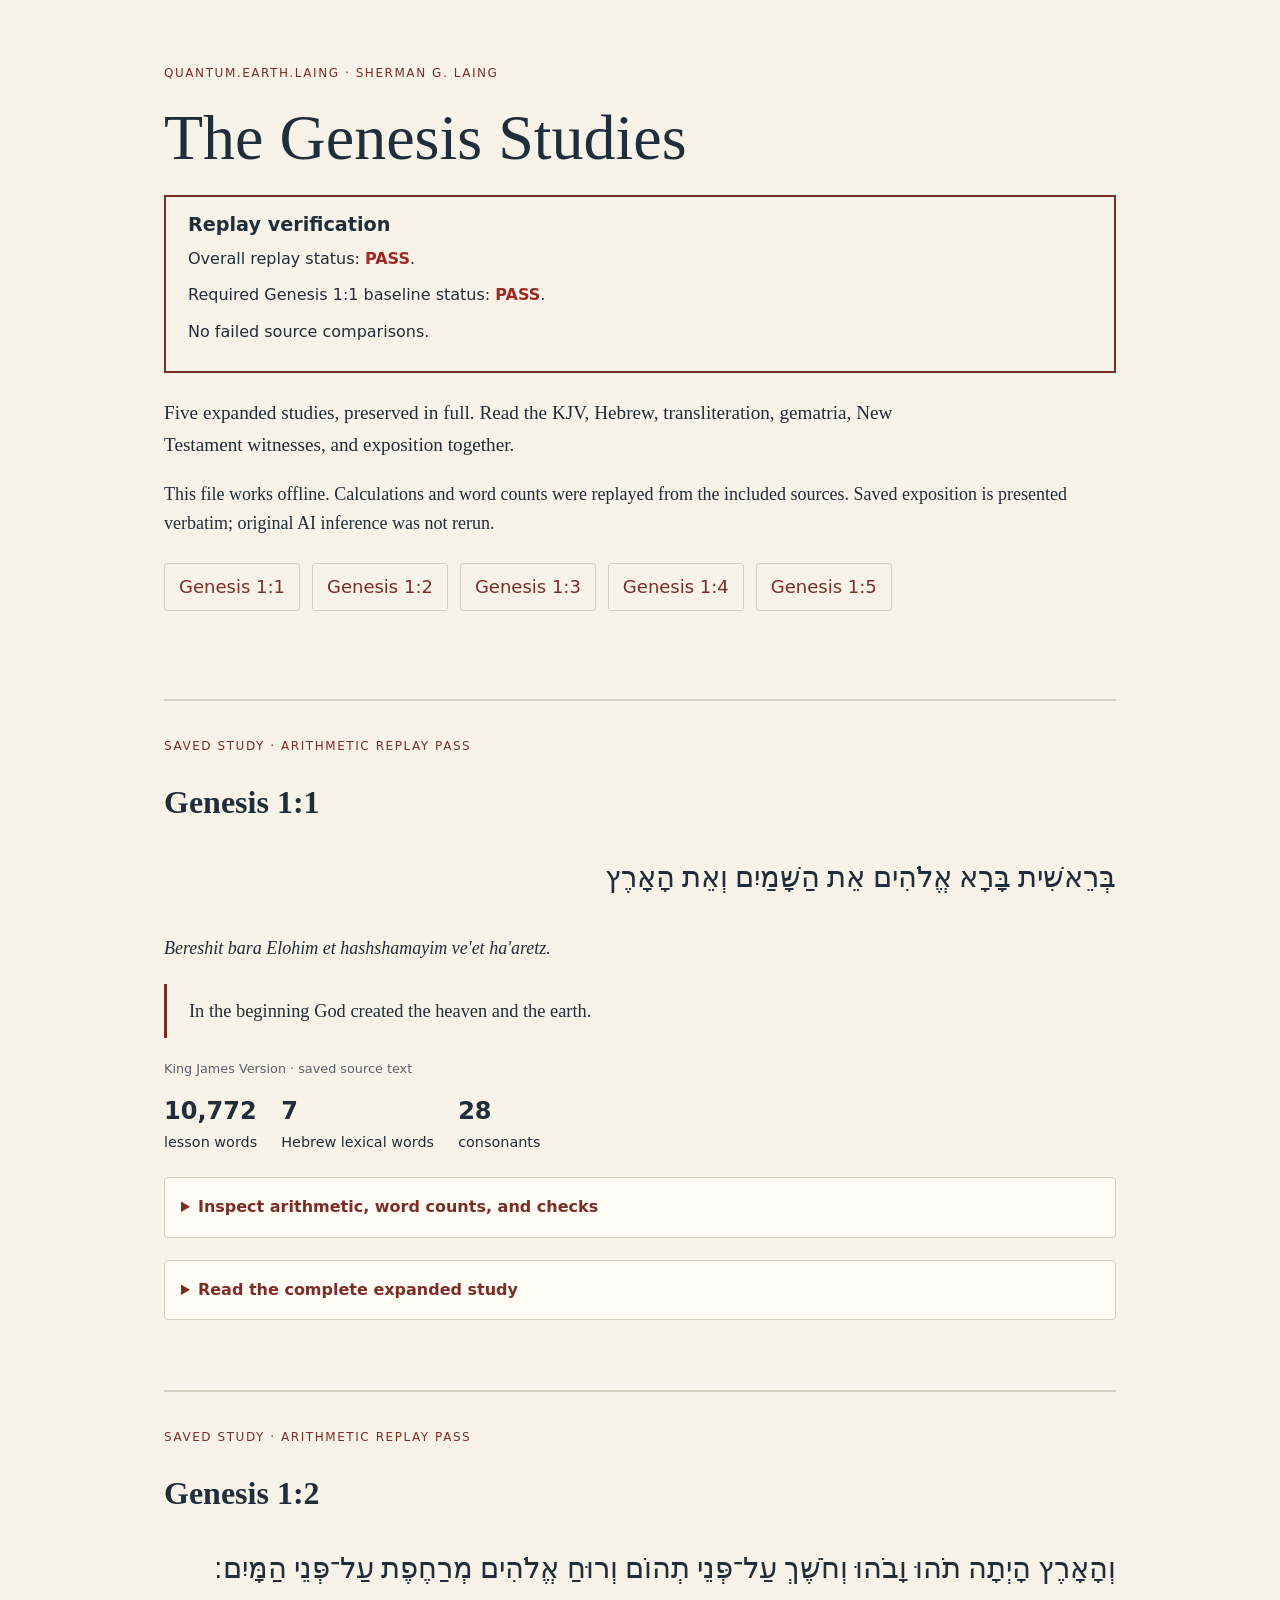
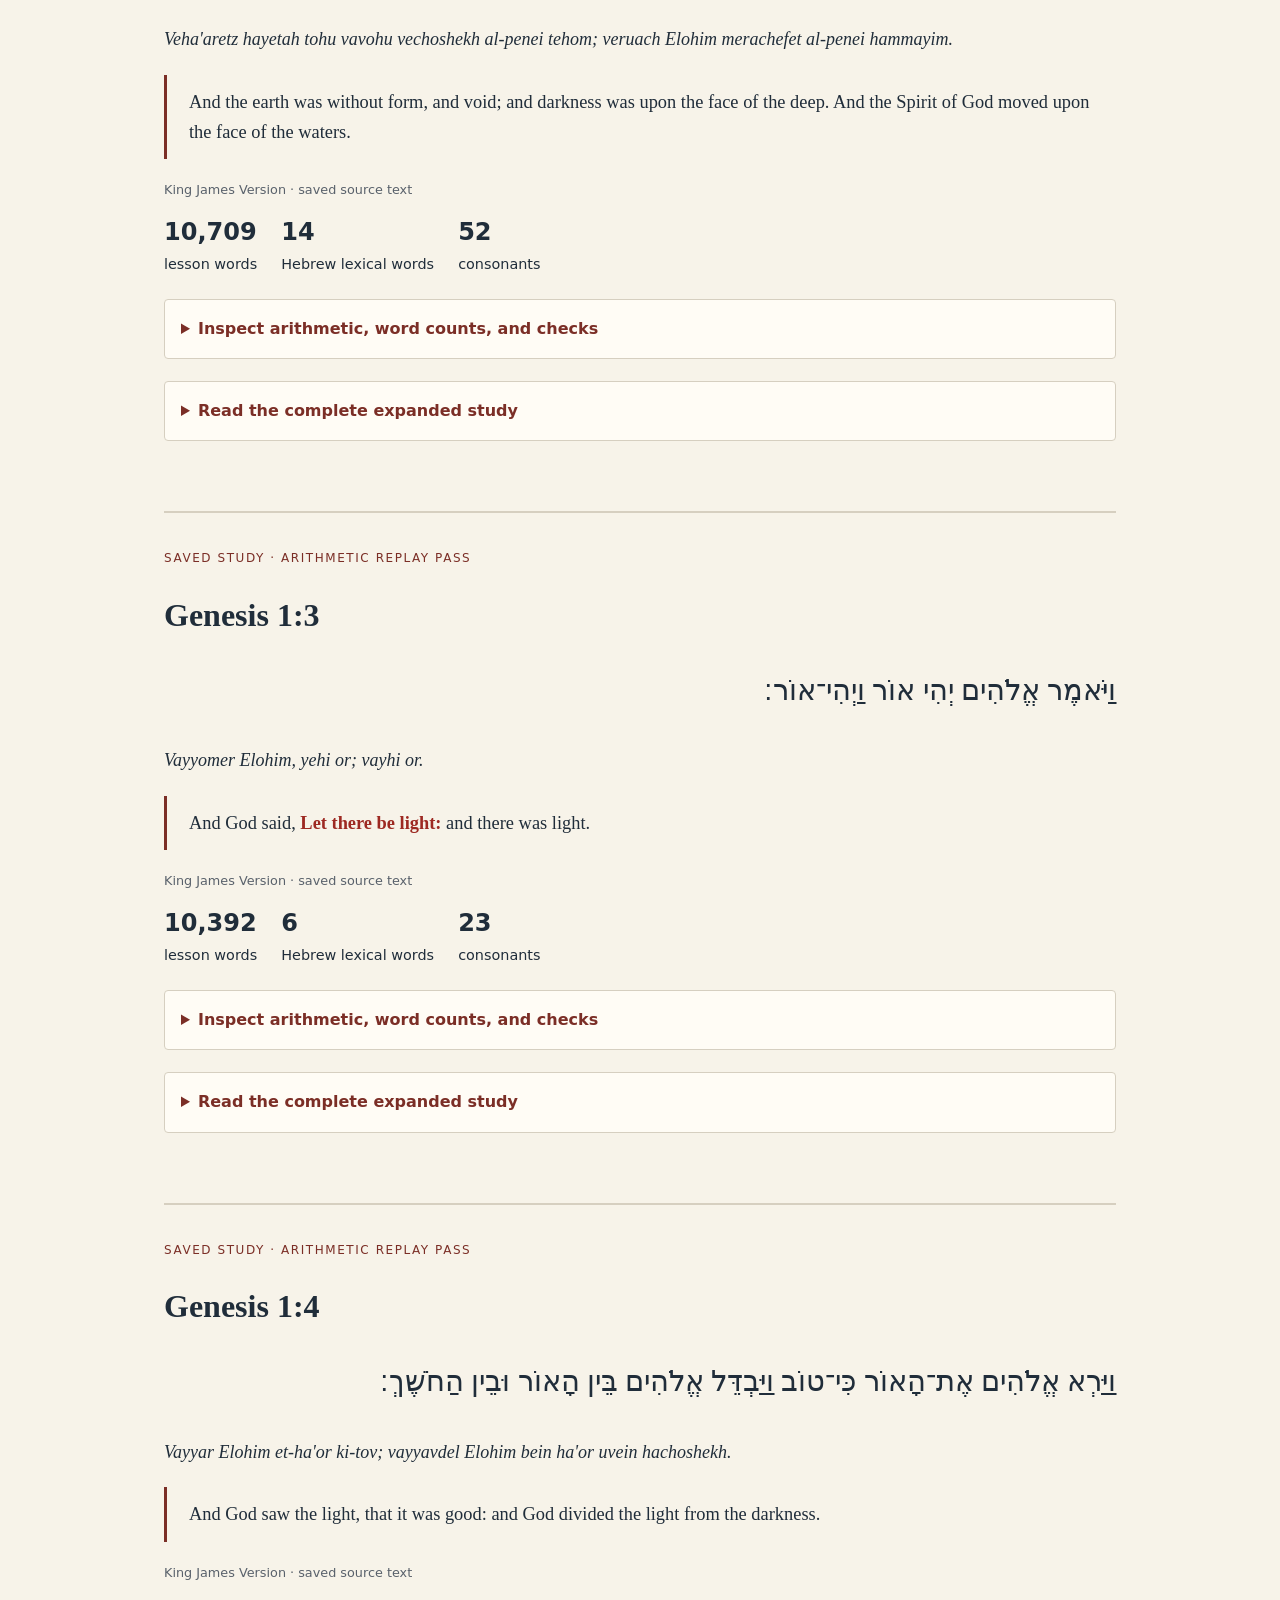
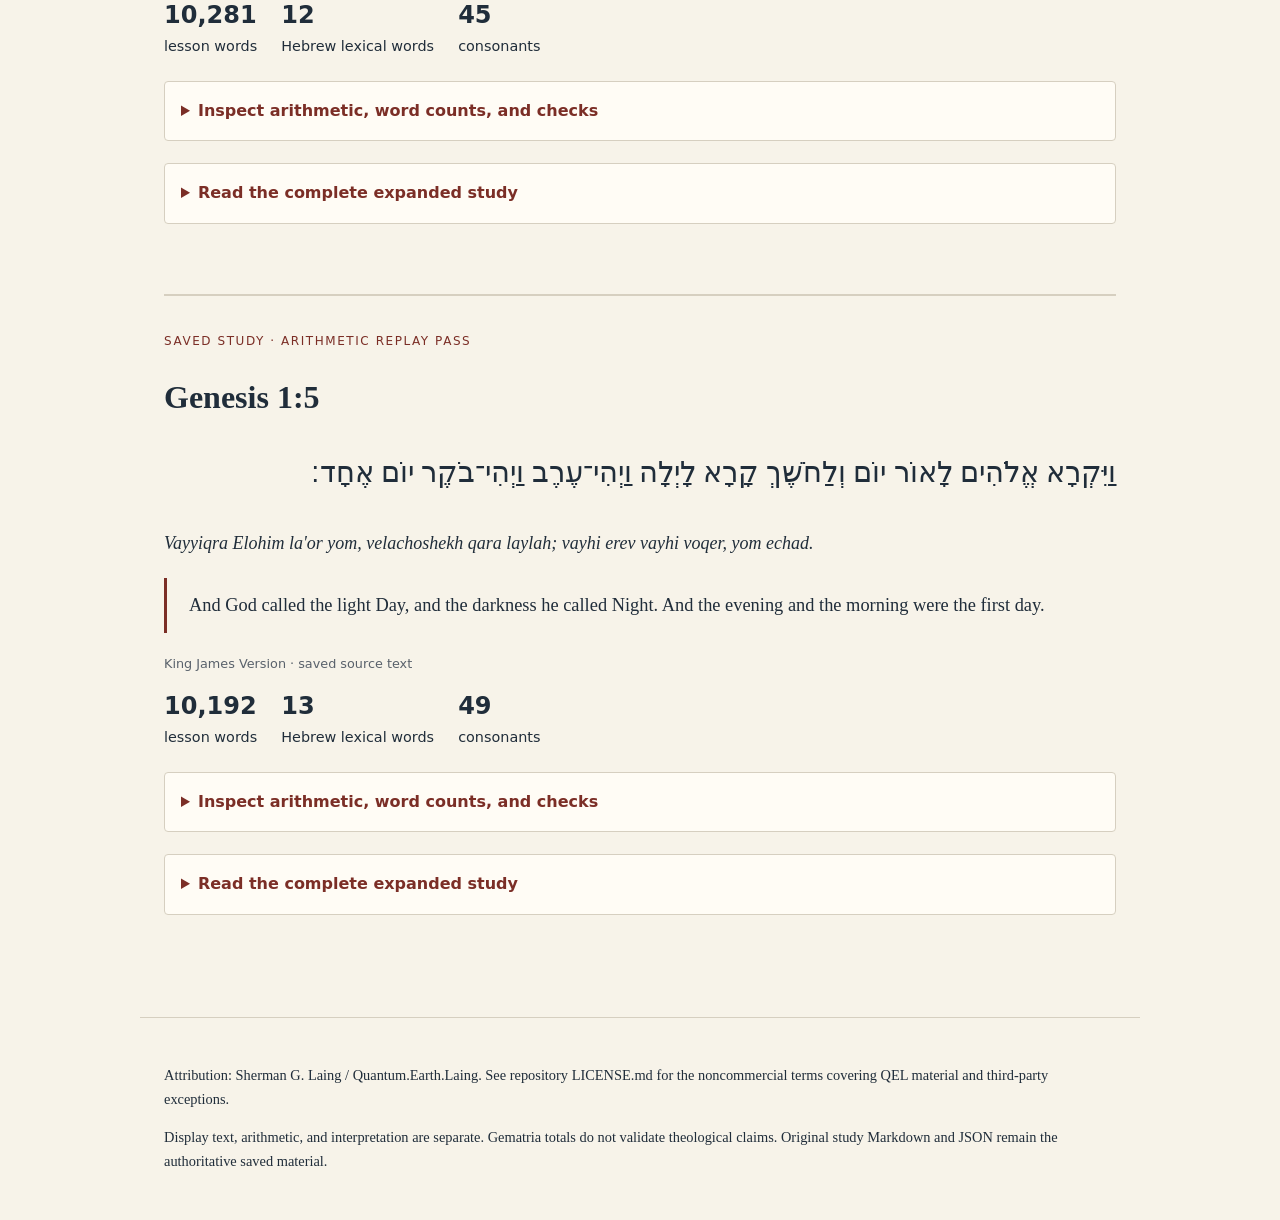
==== commit f4d501e8: "Correct Bible replay failures, reader counts, and saved verse emphasis Apply the owner's September 2" ====
--- a/replay-output/index.html
+++ b/replay-output/index.html
@@ -3,7 +3,8 @@
 <title>QEL · The Genesis Studies</title><style>
 :root{color-scheme:light;--ink:#202d3a;--paper:#f7f3e9;--accent:#7b2e26;--line:#d6cfc0}
 *{box-sizing:border-box}body{margin:0;background:var(--paper);color:var(--ink);font:18px/1.65 Georgia,serif}header,main,footer{max-width:1000px;margin:auto;padding:32px 24px}header{padding-top:64px}h1{font-size:clamp(2.4rem,6vw,4rem);line-height:1.05;font-weight:normal;margin:20px 0}h2{font-size:2rem;line-height:1.2}h3{font-size:1.45rem}.eyebrow,.caption,summary,nav,.metrics{font-family:system-ui,sans-serif}.eyebrow{text-transform:uppercase;letter-spacing:.13em;font-size:.75rem;color:var(--accent)}.lead{max-width:780px;font-size:1.2rem}nav{display:flex;gap:12px;flex-wrap:wrap;margin:24px 0}a{color:var(--accent)}nav a{padding:8px 14px;border:1px solid var(--line);border-radius:3px;text-decoration:none}section{border-top:2px solid var(--line);padding:36px 0 48px;scroll-margin-top:20px}.hebrew{font-size:1.8rem;line-height:1.9}.transliteration{font-style:italic}blockquote{border-left:3px solid var(--accent);margin:20px 0;padding:12px 22px;font-size:1.15rem}.caption{font-size:.8rem;color:#59616b}.metrics{display:flex;flex-wrap:wrap;gap:24px;font-size:.9rem}.metrics b{display:block;font-size:1.5rem}details{margin:22px 0;padding:16px;background:#fffcf5;border:1px solid var(--line);border-radius:4px}summary{cursor:pointer;font-size:1rem;color:var(--accent);font-weight:600}details[open] summary{margin-bottom:24px}.lesson p{max-width:78ch}.table{overflow:auto}table{border-collapse:collapse;width:100%;font-size:.92rem;margin:20px 0}th,td{text-align:left;padding:9px 10px;border-bottom:1px solid var(--line)}th{font-family:system-ui,sans-serif;font-size:.8rem}strong{color:#9d2922}.item{margin:5px 0}footer{border-top:1px solid var(--line);font-size:.9rem}@media print{details{border:0;padding:0}nav{display:none}body{background:white}}
-</style></head><body><header><div class="eyebrow">Quantum.Earth.Laing · Sherman G. Laing</div><h1>The Genesis Studies</h1>
+.replay-status{border:2px solid var(--accent);padding:16px 22px;margin:24px 0;font-family:system-ui,sans-serif;font-size:1rem}.replay-status h2{font-size:1.2rem;margin:0}.replay-status p{margin:10px 0}.replay-status li{overflow-wrap:anywhere}
+</style></head><body><header><div class="eyebrow">Quantum.Earth.Laing · Sherman G. Laing</div><h1>The Genesis Studies</h1><div class="replay-status" role="status" aria-labelledby="replay-status-heading"><h2 id="replay-status-heading">Replay verification</h2><p>Overall replay status: <strong>PASS</strong>.</p><p>Required Genesis 1:1 baseline status: <strong>PASS</strong>.</p><p>No failed source comparisons.</p></div>
 <p class="lead">Five expanded studies, preserved in full. Read the KJV, Hebrew, transliteration, gematria, New Testament witnesses, and exposition together.</p>
 <p>This file works offline. Calculations and word counts were replayed from the included sources. Saved exposition is presented verbatim; original AI inference was not rerun.</p>
 <nav><a href="#study-1">Genesis 1:1</a><a href="#study-2">Genesis 1:2</a><a href="#study-3">Genesis 1:3</a><a href="#study-4">Genesis 1:4</a><a href="#study-5">Genesis 1:5</a></nav></header><main><section id="study-1"><div class="eyebrow">Saved study · arithmetic replay PASS</div>
@@ -251,7 +252,7 @@
 <p>Heavenly Father, thank You for the testimony of Your Word concerning creation and the activity of Your Spirit. Grant understanding to those who study and faithfulness to those who teach. May the words of Scripture be heard clearly, their contexts respected, and their witness received with gratitude. Thank You for Jesus Christ, through Whom the New Testament makes known the light of the knowledge of Your glory. May the study of the beginning deepen reverence for the Creator and appreciation of His works. Let all teaching bear fruit in truth, worship, and love. In the Name of Jesus Christ, Amen.</p></details></section><section id="study-3"><div class="eyebrow">Saved study · arithmetic replay PASS</div>
 <h2>Genesis 1:3</h2><p class="hebrew" lang="he" dir="rtl">וַיֹּאמֶר אֱלֹהִים יְהִי אוֹר וַיְהִי־אוֹר׃</p>
 <p class="transliteration">Vayyomer Elohim, yehi or; vayhi or.</p>
-<blockquote>And God said, Let there be light: and there was light.</blockquote><p class="caption">King James Version · saved source text</p>
+<blockquote>And God said, <strong>Let there be light:</strong> and there was light.</blockquote><p class="caption">King James Version · saved source text</p>
 <div class="metrics"><span><b>10,392</b> lesson words</span><span><b>6</b> Hebrew lexical words</span><span><b>23</b> consonants</span></div>
 <details><summary>Inspect arithmetic, word counts, and checks</summary><table><tr><th>Hebrew convention</th><th>Total</th></tr><tr><td>Standard</td><td>813</td></tr><tr><td>Gadol</td><td>1,373</td></tr><tr><td>Ordinal</td><td>201</td></tr><tr><td>Reduced</td><td>66</td></tr></table>
 <p>Maqaf split for lexical words; join gives 5 units. All four totals remain unchanged.</p>
